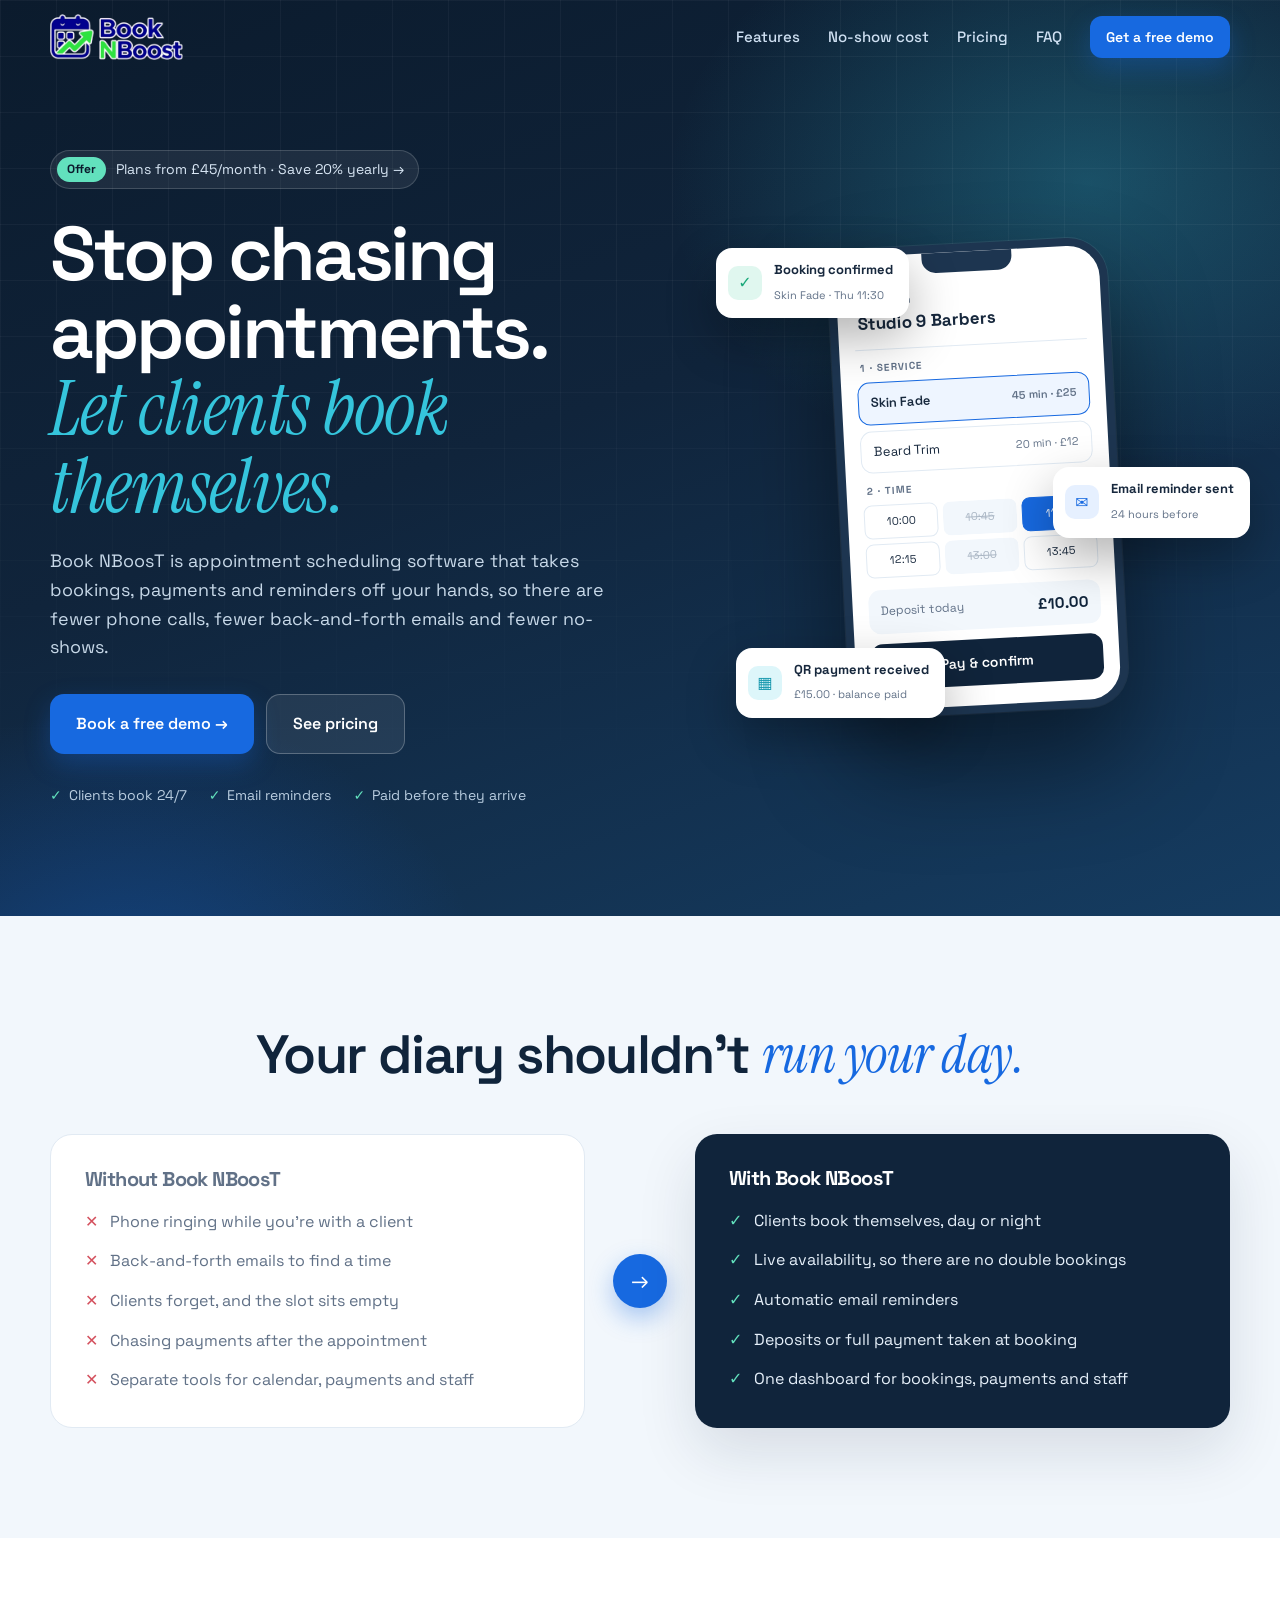
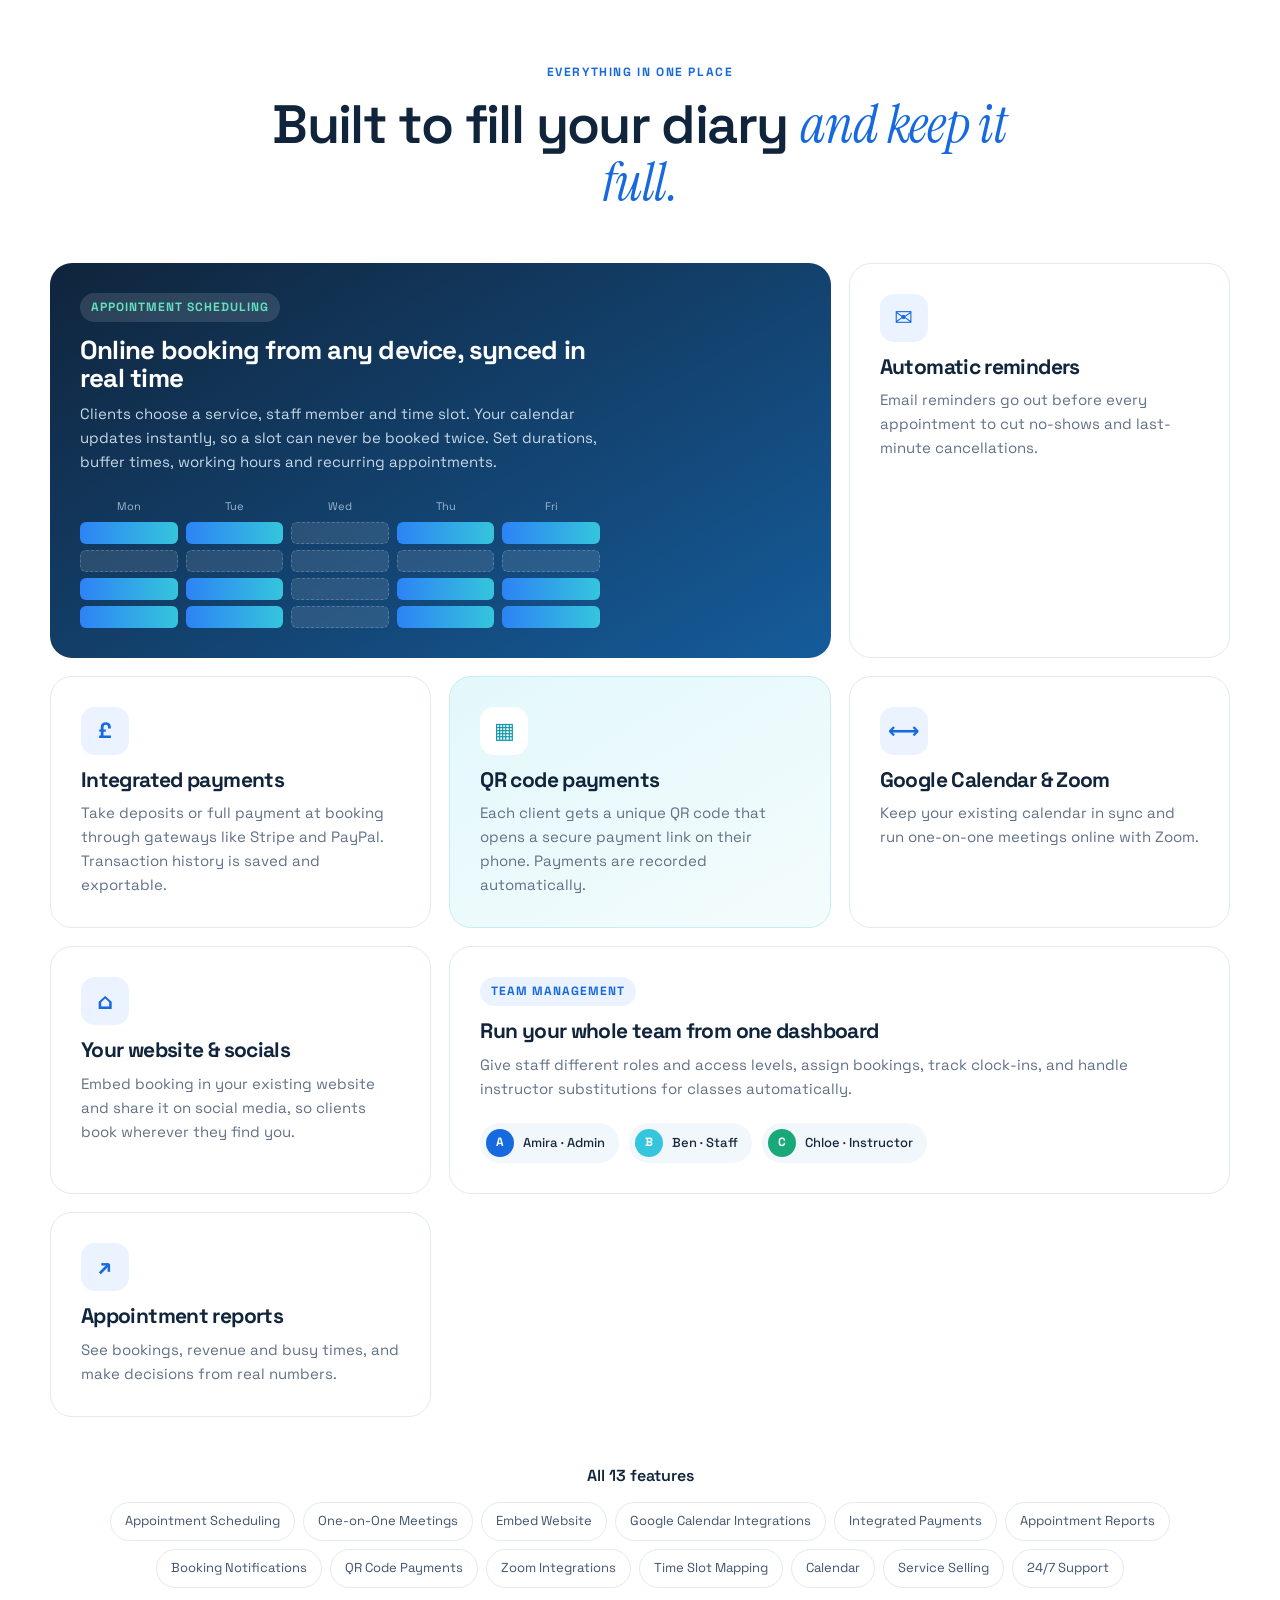
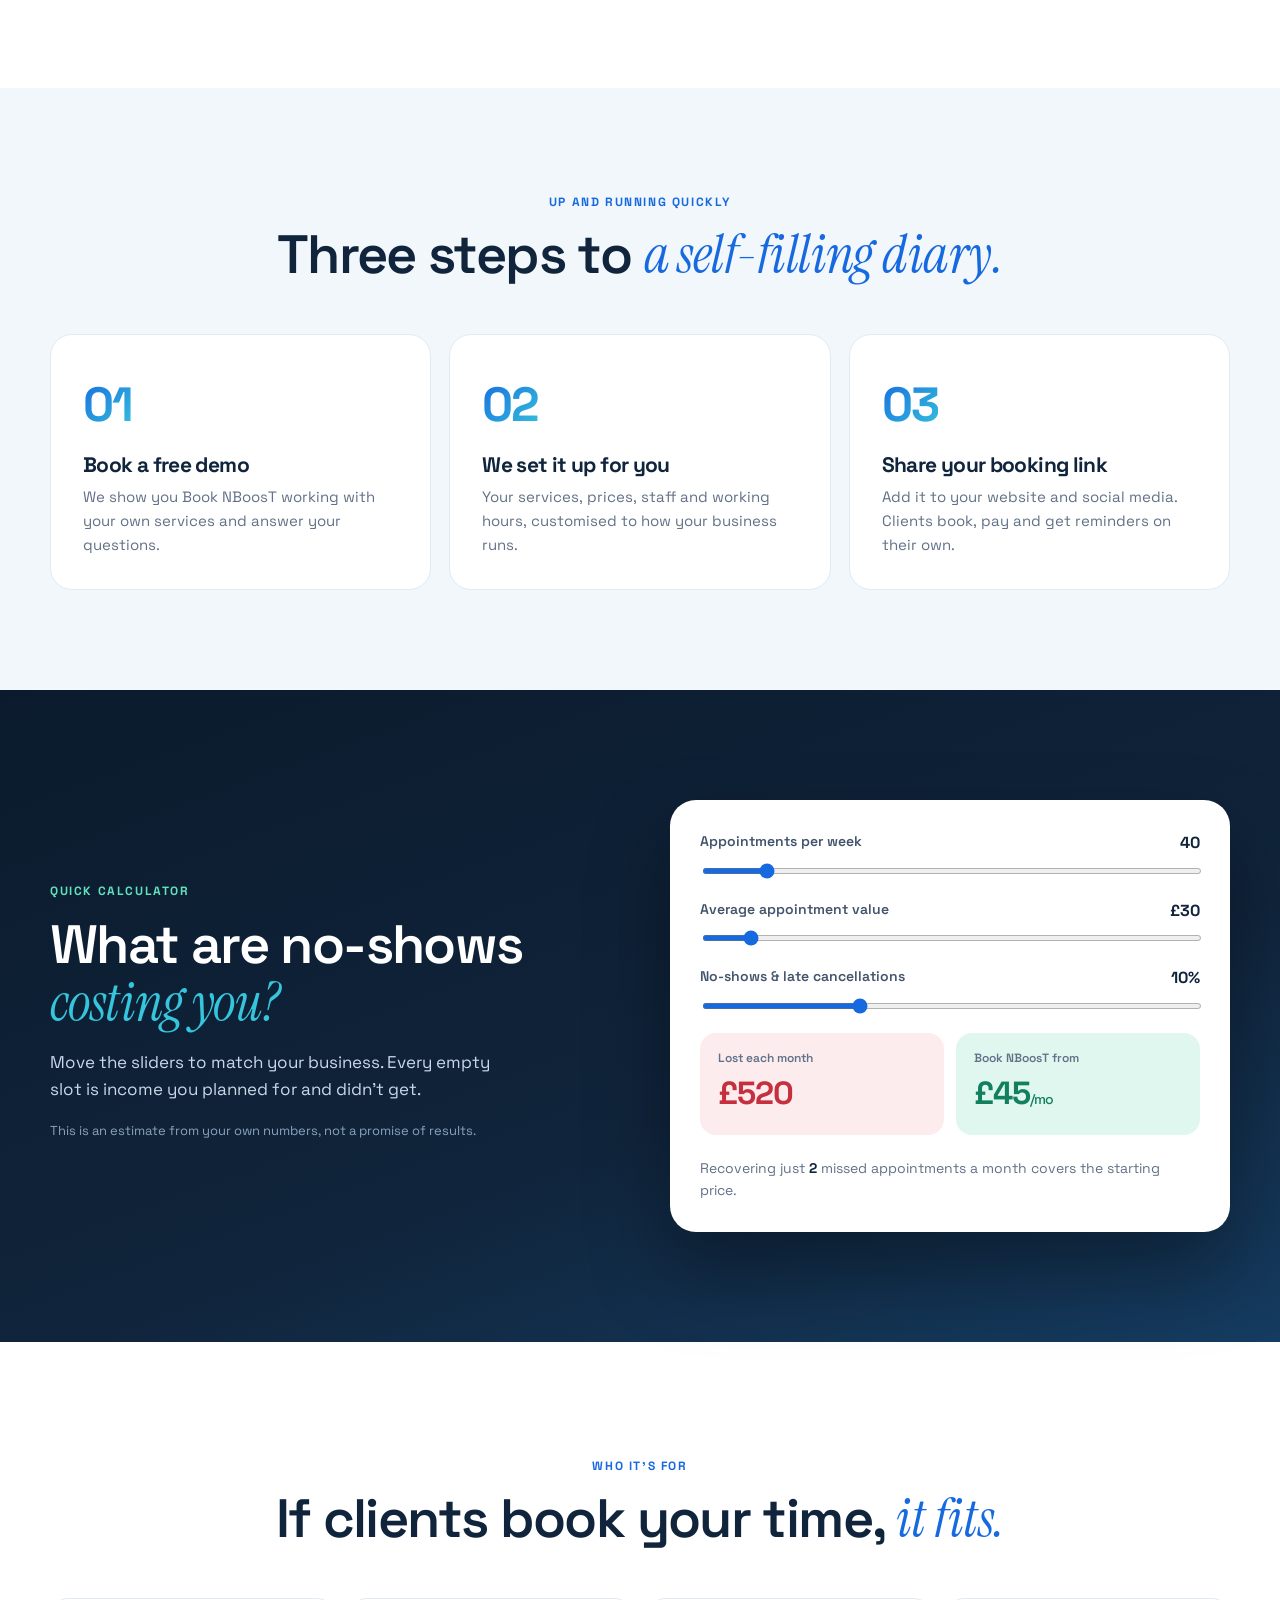
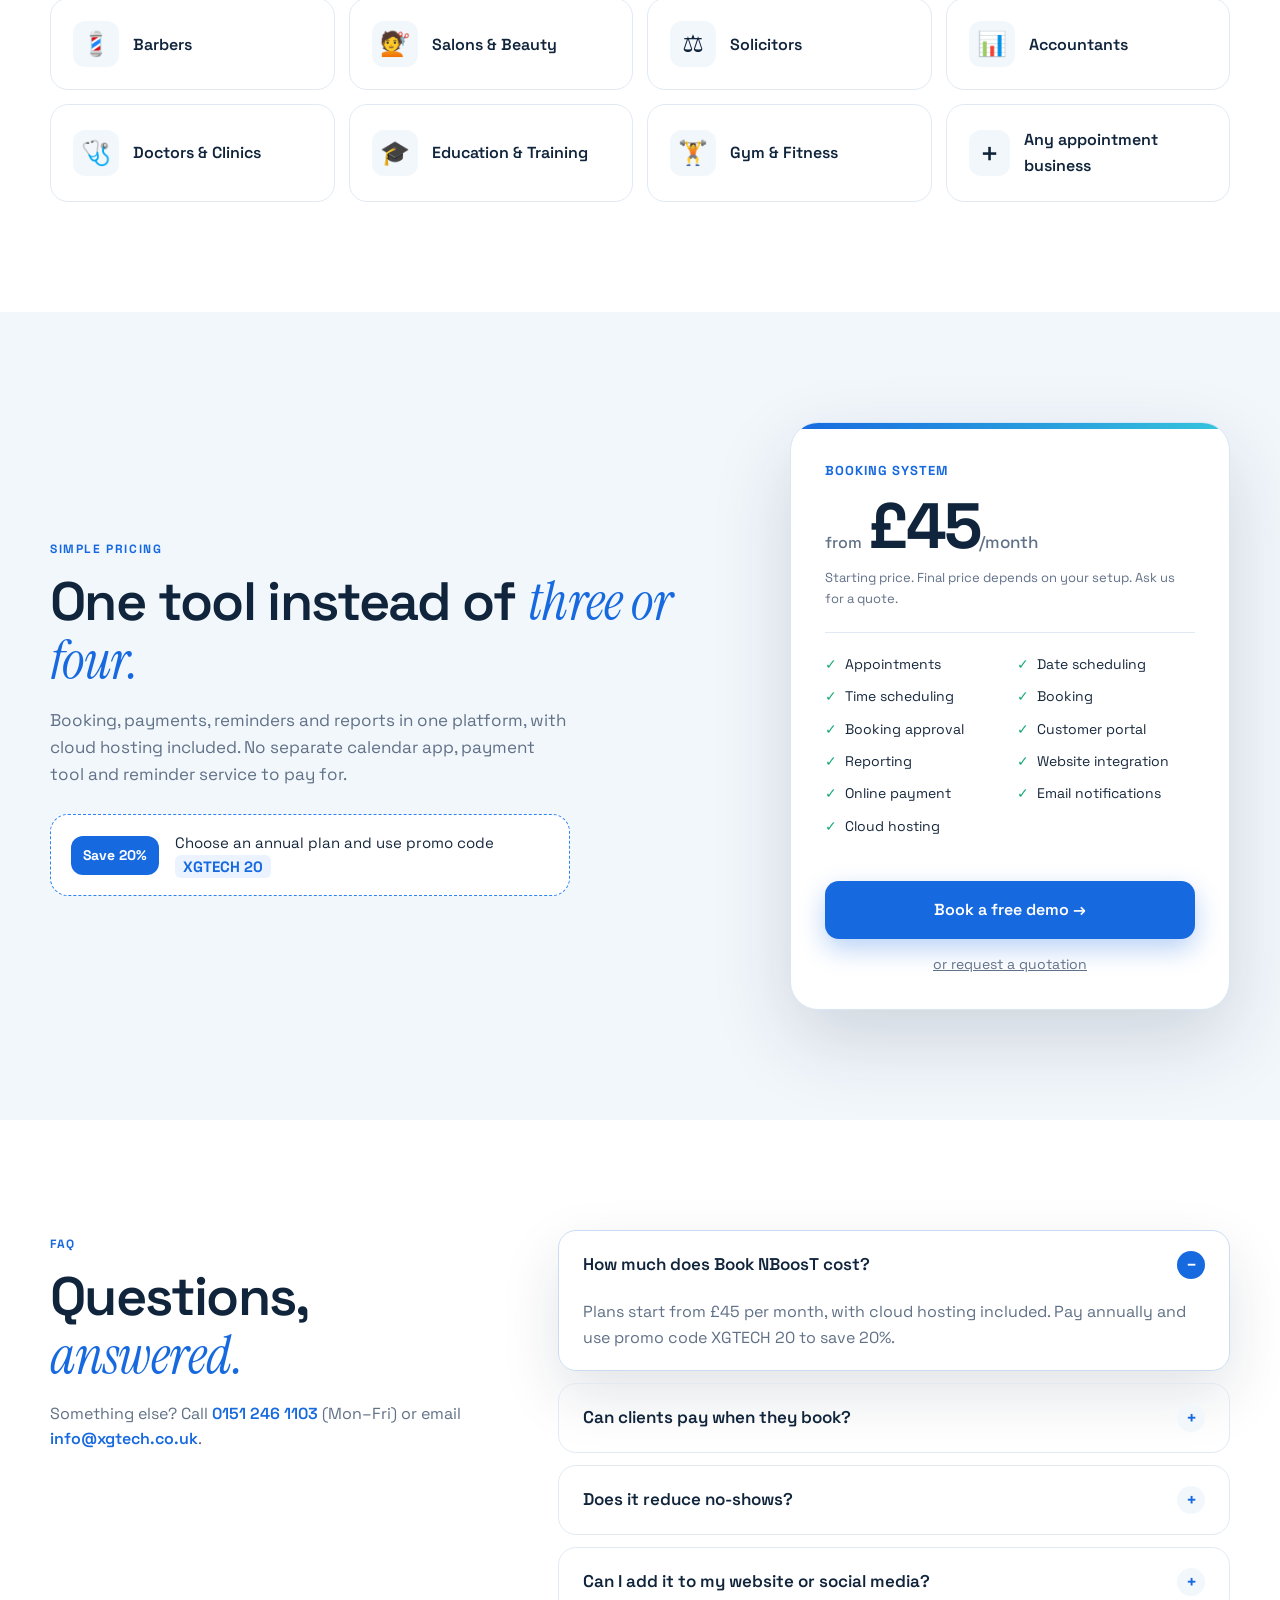
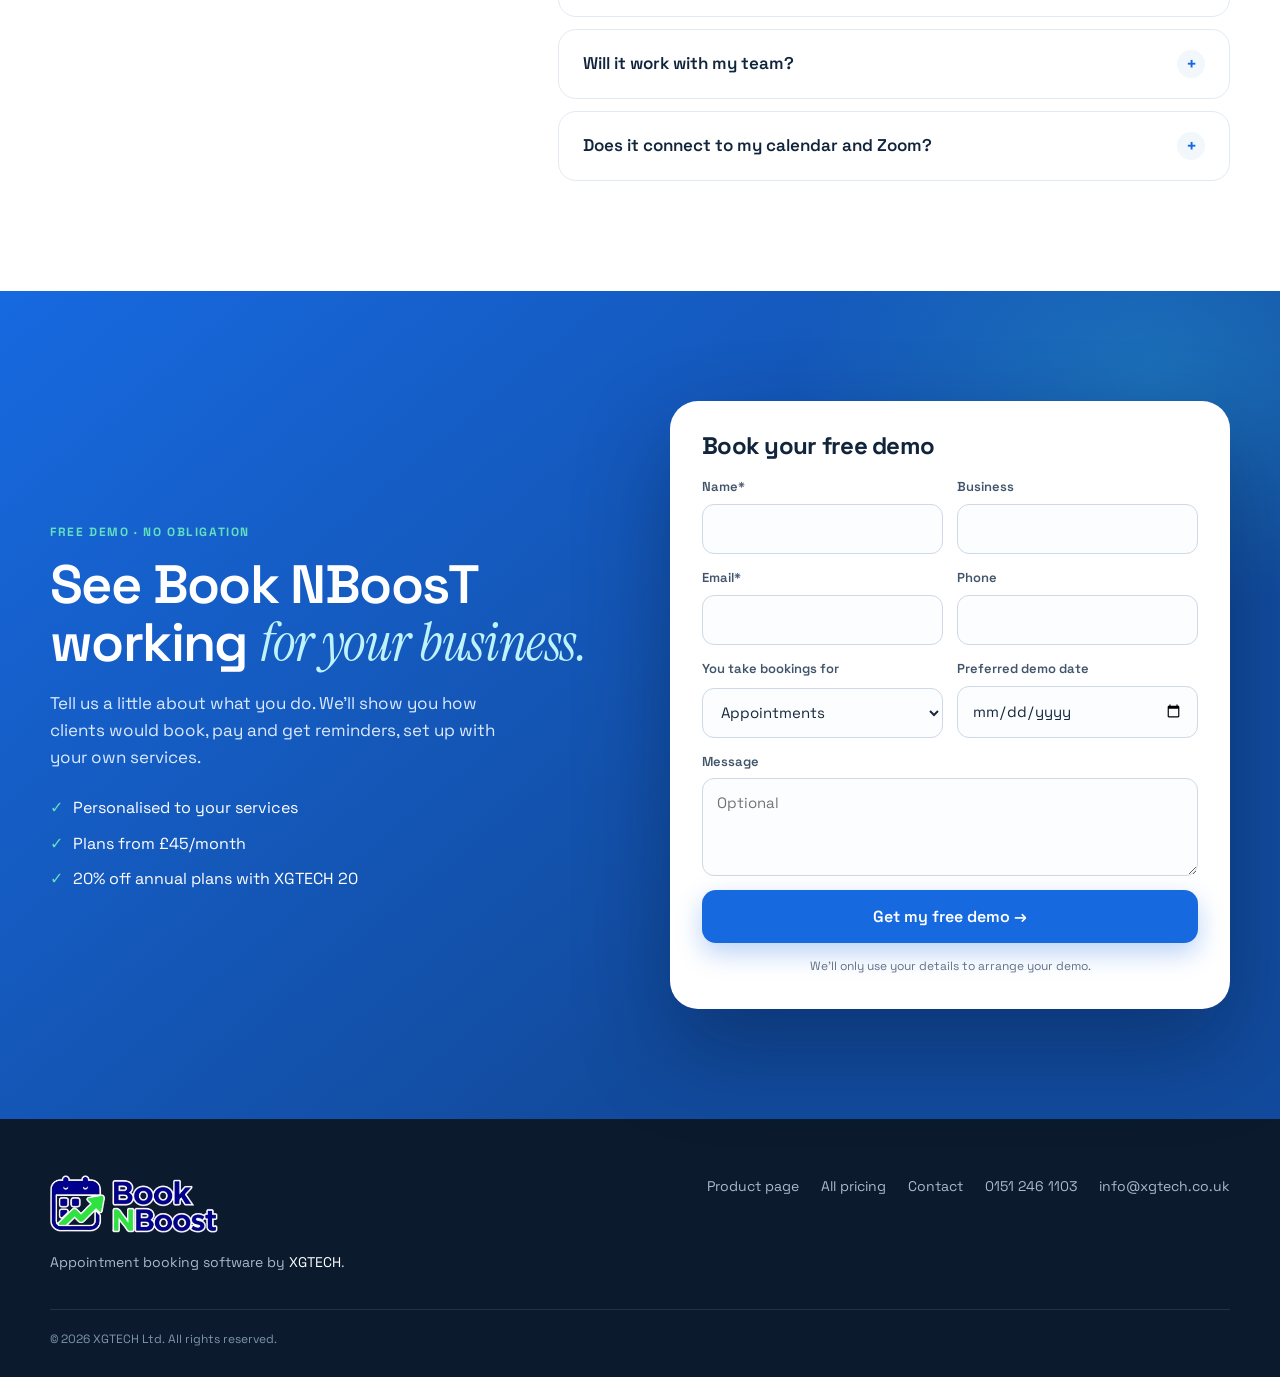
==== docs/book-nboost.html @ ae6e6326 "Use the Book NBoost logo on the sales page Adds the logo as a transparent PNG (background removed) i" ====
<!DOCTYPE html>
<html lang="en">
<head>
  <meta charset="UTF-8">
  <meta name="viewport" content="width=device-width, initial-scale=1.0">
  <title>Book NBoosT: Appointment Booking Software from £45/month | XGTECH</title>
  <meta name="description" content="Book NBoosT lets clients book, pay and get reminders online. Appointment scheduling, payments, QR codes, Google Calendar and Zoom from £45/month.">
  <meta property="og:title" content="Book NBoosT: let clients book themselves">
  <meta property="og:description" content="Online appointment booking, payments and reminders from £45/month. Book a free demo.">
  <link rel="preconnect" href="https://fonts.googleapis.com">
  <link rel="preconnect" href="https://fonts.gstatic.com" crossorigin>
  <link href="https://fonts.googleapis.com/css2?family=Instrument+Serif:ital@0;1&family=Space+Grotesk:wght@400;500;600;700&display=swap" rel="stylesheet">
  <link rel="stylesheet" href="assets/css/nboost.css">
  <link rel="icon" type="image/png" href="assets/img/book-nboost-icon.png">
  <meta property="og:image" content="https://shorifa1234.github.io/booking-system-xgtech/assets/img/book-nboost-logo.png">
</head>
<body>

<header class="nav" id="nav">
  <div class="wrap nav-in">
    <a class="brand" href="#top"><img src="assets/img/book-nboost-logo.png" alt="Book NBoost" width="324" height="112"></a>
    <nav class="nav-links" id="navLinks">
      <a href="#features">Features</a>
      <a href="#cost">No-show cost</a>
      <a href="#pricing">Pricing</a>
      <a href="#faq">FAQ</a>
      <a href="#contact" class="btn btn-sm">Get a free demo</a>
    </nav>
    <button class="burger" id="burger" aria-label="Open menu" aria-expanded="false"><span></span><span></span></button>
  </div>
</header>

<main id="top">

  <!-- HERO -->
  <section class="hero">
    <div class="wrap hero-in">
      <div class="hero-copy">
        <a class="price-chip" href="#pricing"><span>Offer</span> Plans from £45/month · Save 20% yearly →</a>
        <h1>Stop chasing appointments. <em>Let clients book themselves.</em></h1>
        <p class="sub">Book NBoosT is appointment scheduling software that takes bookings, payments and reminders off your hands, so there are fewer phone calls, fewer back-and-forth emails and fewer no-shows.</p>
        <div class="hero-btns">
          <a href="#contact" class="btn btn-lg">Book a free demo →</a>
          <a href="#pricing" class="btn btn-lg btn-glass">See pricing</a>
        </div>
        <ul class="hero-ticks">
          <li>Clients book 24/7</li><li>Email reminders</li><li>Paid before they arrive</li>
        </ul>
      </div>

      <div class="hero-visual" aria-hidden="true">
        <div class="phone">
          <div class="notch"></div>
          <div class="ph-head"><small>Book with</small><b>Studio 9 Barbers</b></div>
          <div class="ph-step">1 · Service</div>
          <div class="ph-svc on"><span>Skin Fade</span><span>45 min · £25</span></div>
          <div class="ph-svc"><span>Beard Trim</span><span>20 min · £12</span></div>
          <div class="ph-step">2 · Time</div>
          <div class="ph-slots"><i>10:00</i><i class="x">10:45</i><i class="on">11:30</i><i>12:15</i><i class="x">13:00</i><i>13:45</i></div>
          <div class="ph-pay"><span>Deposit today</span><b>£10.00</b></div>
          <div class="ph-btn">Pay & confirm</div>
        </div>
        <div class="float f1"><span class="ic ic-green">✓</span><div><b>Booking confirmed</b><small>Skin Fade · Thu 11:30</small></div></div>
        <div class="float f2"><span class="ic ic-blue">✉</span><div><b>Email reminder sent</b><small>24 hours before</small></div></div>
        <div class="float f3"><span class="ic ic-cyan">▦</span><div><b>QR payment received</b><small>£15.00 · balance paid</small></div></div>
      </div>
    </div>
  </section>

  <!-- PROBLEM / SOLUTION -->
  <section class="swap">
    <div class="wrap">
      <h2 class="center">Your diary shouldn’t <em>run your day.</em></h2>
      <div class="swap-grid">
        <div class="swap-col before">
          <h3>Without Book NBoosT</h3>
          <ul>
            <li>Phone ringing while you’re with a client</li>
            <li>Back-and-forth emails to find a time</li>
            <li>Clients forget, and the slot sits empty</li>
            <li>Chasing payments after the appointment</li>
            <li>Separate tools for calendar, payments and staff</li>
          </ul>
        </div>
        <div class="swap-arrow">→</div>
        <div class="swap-col after">
          <h3>With Book NBoosT</h3>
          <ul>
            <li>Clients book themselves, day or night</li>
            <li>Live availability, so there are no double bookings</li>
            <li>Automatic email reminders</li>
            <li>Deposits or full payment taken at booking</li>
            <li>One dashboard for bookings, payments and staff</li>
          </ul>
        </div>
      </div>
    </div>
  </section>

  <!-- FEATURES BENTO -->
  <section class="features" id="features">
    <div class="wrap">
      <div class="head">
        <span class="eyebrow">Everything in one place</span>
        <h2>Built to fill your diary <em>and keep it full.</em></h2>
      </div>

      <div class="bento">
        <article class="tile t-wide t-dark">
          <span class="t-tag">Appointment scheduling</span>
          <h3>Online booking from any device, synced in real time</h3>
          <p>Clients choose a service, staff member and time slot. Your calendar updates instantly, so a slot can never be booked twice. Set durations, buffer times, working hours and recurring appointments.</p>
          <div class="mini-cal">
                          <div class="mc-col"><small>Mon</small>
                                  <i class="busy"></i>
                                  <i class=""></i>
                                  <i class="busy"></i>
                                  <i class="busy"></i>
                              </div>
                          <div class="mc-col"><small>Tue</small>
                                  <i class="busy"></i>
                                  <i class=""></i>
                                  <i class="busy"></i>
                                  <i class="busy"></i>
                              </div>
                          <div class="mc-col"><small>Wed</small>
                                  <i class=""></i>
                                  <i class=""></i>
                                  <i class=""></i>
                                  <i class=""></i>
                              </div>
                          <div class="mc-col"><small>Thu</small>
                                  <i class="busy"></i>
                                  <i class=""></i>
                                  <i class="busy"></i>
                                  <i class="busy"></i>
                              </div>
                          <div class="mc-col"><small>Fri</small>
                                  <i class="busy"></i>
                                  <i class=""></i>
                                  <i class="busy"></i>
                                  <i class="busy"></i>
                              </div>
                      </div>
        </article>

        <article class="tile">
          <span class="ic-big">✉</span>
          <h3>Automatic reminders</h3>
          <p>Email reminders go out before every appointment to cut no-shows and last-minute cancellations.</p>
        </article>

        <article class="tile">
          <span class="ic-big">£</span>
          <h3>Integrated payments</h3>
          <p>Take deposits or full payment at booking through gateways like Stripe and PayPal. Transaction history is saved and exportable.</p>
        </article>

        <article class="tile t-cyan">
          <span class="ic-big">▦</span>
          <h3>QR code payments</h3>
          <p>Each client gets a unique QR code that opens a secure payment link on their phone. Payments are recorded automatically.</p>
        </article>

        <article class="tile">
          <span class="ic-big">⟷</span>
          <h3>Google Calendar & Zoom</h3>
          <p>Keep your existing calendar in sync and run one-on-one meetings online with Zoom.</p>
        </article>

        <article class="tile">
          <span class="ic-big">⌂</span>
          <h3>Your website & socials</h3>
          <p>Embed booking in your existing website and share it on social media, so clients book wherever they find you.</p>
        </article>

        <article class="tile t-wide">
          <span class="t-tag">Team management</span>
          <h3>Run your whole team from one dashboard</h3>
          <p>Give staff different roles and access levels, assign bookings, track clock-ins, and handle instructor substitutions for classes automatically.</p>
          <div class="team">
            <span><i style="--c:#1769e0">A</i>Amira · Admin</span>
            <span><i style="--c:#35c5dc">B</i>Ben · Staff</span>
            <span><i style="--c:#19a879">C</i>Chloe · Instructor</span>
          </div>
        </article>

        <article class="tile">
          <span class="ic-big">↗</span>
          <h3>Appointment reports</h3>
          <p>See bookings, revenue and busy times, and make decisions from real numbers.</p>
        </article>
      </div>

      <div class="all-feat">
        <p>All 13 features</p>
        <div class="chips">
                      <a href="https://xgtech.co.uk/booking_sys-f1.html" target="_blank" rel="noopener">Appointment Scheduling</a>
                      <a href="https://xgtech.co.uk/booking_sys-f2.html" target="_blank" rel="noopener">One-on-One Meetings</a>
                      <a href="https://xgtech.co.uk/booking_sys-f3.html" target="_blank" rel="noopener">Embed Website</a>
                      <a href="https://xgtech.co.uk/booking_sys-f4.html" target="_blank" rel="noopener">Google Calendar Integrations</a>
                      <a href="https://xgtech.co.uk/booking_sys-f5.html" target="_blank" rel="noopener">Integrated Payments</a>
                      <a href="https://xgtech.co.uk/booking_sys-f6.html" target="_blank" rel="noopener">Appointment Reports</a>
                      <a href="https://xgtech.co.uk/booking_sys-f7.html" target="_blank" rel="noopener">Booking Notifications</a>
                      <a href="https://xgtech.co.uk/booking_sys-f8.html" target="_blank" rel="noopener">QR Code Payments</a>
                      <a href="https://xgtech.co.uk/booking_sys-f9.html" target="_blank" rel="noopener">Zoom Integrations</a>
                      <a href="https://xgtech.co.uk/booking_sys-f10.html" target="_blank" rel="noopener">Time Slot Mapping</a>
                      <a href="https://xgtech.co.uk/booking_sys-f11.html" target="_blank" rel="noopener">Calendar</a>
                      <a href="https://xgtech.co.uk/booking_sys-f12.html" target="_blank" rel="noopener">Service Selling</a>
                      <a href="https://xgtech.co.uk/booking_sys-f13.html" target="_blank" rel="noopener">24/7 Support</a>
                  </div>
      </div>
    </div>
  </section>

  <!-- HOW IT WORKS -->
  <section class="how">
    <div class="wrap">
      <div class="head">
        <span class="eyebrow">Up and running quickly</span>
        <h2>Three steps to <em>a self-filling diary.</em></h2>
      </div>
      <ol class="how-steps">
        <li><b>01</b><h3>Book a free demo</h3><p>We show you Book NBoosT working with your own services and answer your questions.</p></li>
        <li><b>02</b><h3>We set it up for you</h3><p>Your services, prices, staff and working hours, customised to how your business runs.</p></li>
        <li><b>03</b><h3>Share your booking link</h3><p>Add it to your website and social media. Clients book, pay and get reminders on their own.</p></li>
      </ol>
    </div>
  </section>

  <!-- NO-SHOW CALCULATOR -->
  <section class="cost" id="cost">
    <div class="wrap cost-in">
      <div class="cost-copy">
        <span class="eyebrow eyebrow-light">Quick calculator</span>
        <h2>What are no-shows <em>costing you?</em></h2>
        <p>Move the sliders to match your business. Every empty slot is income you planned for and didn’t get.</p>
        <p class="fine">This is an estimate from your own numbers, not a promise of results.</p>
      </div>
      <div class="calc" id="calc">
        <label>Appointments per week <output id="o-apts">40</output>
          <input type="range" id="apts" min="5" max="300" step="5" value="40">
        </label>
        <label>Average appointment value <output id="o-val">£30</output>
          <input type="range" id="val" min="5" max="300" step="5" value="30">
        </label>
        <label>No-shows & late cancellations <output id="o-rate">10%</output>
          <input type="range" id="rate" min="1" max="30" step="1" value="10">
        </label>
        <div class="calc-out">
          <div><small>Lost each month</small><b id="loss">£520</b></div>
          <div><small>Book NBoosT from</small><b>£45<span>/mo</span></b></div>
        </div>
        <p class="calc-note" id="calc-note">Recovering just <b>2</b> missed appointments a month covers the starting price.</p>
      </div>
    </div>
  </section>

  <!-- SECTORS -->
  <section class="sectors">
    <div class="wrap">
      <div class="head">
        <span class="eyebrow">Who it’s for</span>
        <h2>If clients book your time, <em>it fits.</em></h2>
      </div>
      <div class="sector-grid">
                  <div class="sector"><span>💈</span>Barbers</div>
                  <div class="sector"><span>💇</span>Salons &amp; Beauty</div>
                  <div class="sector"><span>⚖️</span>Solicitors</div>
                  <div class="sector"><span>📊</span>Accountants</div>
                  <div class="sector"><span>🩺</span>Doctors &amp; Clinics</div>
                  <div class="sector"><span>🎓</span>Education &amp; Training</div>
                  <div class="sector"><span>🏋️</span>Gym &amp; Fitness</div>
                  <div class="sector"><span>＋</span>Any appointment business</div>
              </div>
    </div>
  </section>

  <!-- PRICING -->
  <section class="pricing" id="pricing">
    <div class="wrap pricing-in">
      <div class="price-copy">
        <span class="eyebrow">Simple pricing</span>
        <h2>One tool instead of <em>three or four.</em></h2>
        <p>Booking, payments, reminders and reports in one platform, with cloud hosting included. No separate calendar app, payment tool and reminder service to pay for.</p>
        <div class="promo">
          <span>Save 20%</span>
          <p>Choose an annual plan and use promo code <code>XGTECH 20</code></p>
        </div>
      </div>

      <div class="plan">
        <div class="plan-top">
          <small>Booking System</small>
          <div class="plan-price"><span class="from">from</span>£45<span class="per">/month</span></div>
          <p>Starting price. Final price depends on your setup. Ask us for a quote.</p>
        </div>
        <ul class="plan-list">
          <li>Appointments</li><li>Date scheduling</li><li>Time scheduling</li><li>Booking</li><li>Booking approval</li><li>Customer portal</li><li>Reporting</li><li>Website integration</li><li>Online payment</li><li>Email notifications</li><li>Cloud hosting</li>        </ul>
        <a href="#contact" class="btn btn-lg btn-block">Book a free demo →</a>
        <a href="https://xgtech.co.uk/contact.php" class="plan-link">or request a quotation</a>
      </div>
    </div>
  </section>

  <!-- FAQ -->
  <section class="faq" id="faq">
    <div class="wrap faq-in">
      <div class="head left">
        <span class="eyebrow">FAQ</span>
        <h2>Questions, <em>answered.</em></h2>
        <p>Something else? Call <a href="tel:01512461103">0151 246 1103</a> (Mon–Fri) or email <a href="mailto:info@xgtech.co.uk">info@xgtech.co.uk</a>.</p>
      </div>
      <div class="faq-list">
                  <details open><summary>How much does Book NBoosT cost?</summary><p>Plans start from £45 per month, with cloud hosting included. Pay annually and use promo code XGTECH 20 to save 20%.</p></details>
                  <details><summary>Can clients pay when they book?</summary><p>Yes. Take full payment or a deposit at booking through gateways such as Stripe and PayPal, or let clients pay at the appointment, including by QR code.</p></details>
                  <details><summary>Does it reduce no-shows?</summary><p>Clients get automatic email reminders before their appointment, so fewer people forget or cancel at the last minute.</p></details>
                  <details><summary>Can I add it to my website or social media?</summary><p>Yes. Book NBoosT can be embedded in your existing website and linked from your social media pages, so clients book wherever they find you.</p></details>
                  <details><summary>Will it work with my team?</summary><p>Yes. Give staff different roles and access levels, assign bookings to staff members, track clock-ins and handle class substitutions from one dashboard.</p></details>
                  <details><summary>Does it connect to my calendar and Zoom?</summary><p>Yes. Book NBoosT integrates with Google Calendar and Zoom, so online meetings and existing calendars stay in sync.</p></details>
              </div>
    </div>
  </section>

  <!-- FINAL CTA + FORM -->
  <section class="final" id="contact">
    <div class="wrap final-in">
      <div class="final-copy">
        <span class="eyebrow eyebrow-light">Free demo · No obligation</span>
        <h2>See Book NBoosT working <em>for your business.</em></h2>
        <p>Tell us a little about what you do. We’ll show you how clients would book, pay and get reminders, set up with your own services.</p>
        <ul class="final-ticks">
          <li>Personalised to your services</li>
          <li>Plans from £45/month</li>
          <li>20% off annual plans with XGTECH 20</li>
        </ul>
      </div>

      <form class="form" method="post" action="submit.php" novalidate data-static data-email="info@xgtech.co.uk">
        <h3>Book your free demo</h3>
                        <div class="alert ok" data-static-ok hidden></div>
        <div class="alert bad" data-static-bad hidden></div>

                <input type="hidden" name="source" value="book-nboost.php">
        <input type="text" name="website" class="hp" tabindex="-1" autocomplete="off" aria-hidden="true">

        <div class="row">
          <label>Name*
            <input type="text" name="name" value="" required>
                      </label>
          <label>Business
            <input type="text" name="business" value="">
          </label>
        </div>
        <div class="row">
          <label>Email*
            <input type="email" name="email" value="" required>
                      </label>
          <label>Phone
            <input type="tel" name="phone" value="">
                      </label>
        </div>
        <div class="row">
          <label>You take bookings for
            <select name="service">
                              <option value="Appointments">Appointments</option>
                              <option value="Classes &amp; Training">Classes &amp; Training</option>
                              <option value="Events">Events</option>
                              <option value="Rooms &amp; Resources">Rooms &amp; Resources</option>
                              <option value="Something else">Something else</option>
                          </select>
          </label>
          <label>Preferred demo date
            <input type="date" name="date" min="2026-11-26" value="">
                      </label>
        </div>
        <label>Message
          <textarea name="message" rows="3" placeholder="Optional"></textarea>
        </label>
        <button type="submit" class="btn btn-lg btn-block">Get my free demo →</button>
        <p class="form-fine">We’ll only use your details to arrange your demo.</p>
      </form>
    </div>
  </section>
</main>

<footer class="foot">
  <div class="wrap foot-in">
    <div>
      <a class="brand brand-foot" href="#top"><img src="assets/img/book-nboost-logo.png" alt="Book NBoost" width="324" height="112" loading="lazy"></a>
      <p>Appointment booking software by <a href="https://xgtech.co.uk/">XGTECH</a>.</p>
    </div>
    <div class="foot-links">
      <a href="https://xgtech.co.uk/booking_sys.html">Product page</a>
      <a href="https://xgtech.co.uk/pricing.html">All pricing</a>
      <a href="https://xgtech.co.uk/contact.php">Contact</a>
      <a href="tel:01512461103">0151 246 1103</a>
      <a href="mailto:info@xgtech.co.uk">info@xgtech.co.uk</a>
    </div>
  </div>
  <div class="wrap copy">© 2026 XGTECH Ltd. All rights reserved.</div>
</footer>

<!-- Sticky mobile CTA -->
<a href="#contact" class="sticky-cta" id="stickyCta">Book a free demo · from £45/mo →</a>

<script src="assets/js/nboost.js"></script>
<script src="assets/js/static-form.js"></script></body>
</html>
---- docs/assets/css/nboost.css ----
/* Book NBoosT sales page. Palette from booking,py */
:root{
  --navy:#10243b;--navy2:#173653;--deep:#0b1b2d;--blue:#1769e0;--blue2:#2d83f5;--cyan:#35c5dc;
  --ink:#17283d;--muted:#617187;--pale:#f2f7fc;--line:#e1eaf3;--green:#19a879;--mint:#62e1bd;
  --sans:"Space Grotesk",system-ui,-apple-system,"Segoe UI",Arial,sans-serif;
  --serif:"Instrument Serif",Georgia,serif;
  --r:22px;--shadow:0 24px 60px rgba(16,36,59,.12)
}
*{box-sizing:border-box}
html{scroll-behavior:smooth;overflow-x:clip}
body{margin:0;font-family:var(--sans);color:var(--ink);background:#fff;line-height:1.6;-webkit-font-smoothing:antialiased;overflow-x:clip}
[id]{scroll-margin-top:84px}
a{color:inherit;text-decoration:none}
img{max-width:100%}
.wrap{width:min(1180px,calc(100% - 40px));margin:auto}
h1,h2,h3{margin:0;letter-spacing:-.03em;line-height:1.08}
h2{font-size:clamp(32px,4.4vw,54px);font-weight:600;color:var(--navy)}
em{font-family:var(--serif);font-style:italic;font-weight:400;letter-spacing:-.01em;color:var(--blue)}
.center{text-align:center}
.eyebrow{display:inline-block;font-size:12px;font-weight:700;letter-spacing:1.6px;text-transform:uppercase;color:var(--blue);margin-bottom:14px}
.eyebrow-light{color:var(--mint)}
.head{text-align:center;max-width:760px;margin:0 auto 50px}
.head.left{text-align:left;margin:0}

/* Buttons */
.btn{display:inline-flex;align-items:center;justify-content:center;gap:8px;background:var(--blue);color:#fff;font-weight:600;border:0;border-radius:14px;padding:12px 20px;font-size:15px;font-family:inherit;cursor:pointer;box-shadow:0 10px 26px rgba(23,105,224,.3);transition:transform .15s,background .15s,box-shadow .15s}
.btn:hover{background:#0e56c3;transform:translateY(-2px);box-shadow:0 14px 30px rgba(23,105,224,.38)}
.btn-sm{padding:10px 16px;font-size:14px;border-radius:12px}
.btn-lg{padding:16px 26px;font-size:16px}
.btn-block{width:100%}
.btn-glass{background:rgba(255,255,255,.08);border:1px solid rgba(255,255,255,.25);box-shadow:none}
.btn-glass:hover{background:rgba(255,255,255,.16);box-shadow:none}

/* Nav */
.nav{position:fixed;inset:0 0 auto;z-index:60;transition:background .25s,box-shadow .25s}
.nav-in{height:74px;display:flex;align-items:center;justify-content:space-between;gap:20px}
.nav.solid{background:rgba(11,27,45,.92);backdrop-filter:blur(12px);box-shadow:0 8px 30px rgba(0,0,0,.18)}
.brand img{display:block;height:46px;width:auto}
.brand-foot img{height:58px}
.brand{display:inline-flex;align-items:center;gap:10px;font-size:20px;color:#fff;letter-spacing:-.5px}
.brand b{color:var(--cyan)}
.brand-mark{width:34px;height:34px;border-radius:10px;display:grid;place-items:center;font-weight:700;background:linear-gradient(135deg,var(--blue),var(--cyan));color:#fff;box-shadow:0 6px 16px rgba(53,197,220,.35)}
.nav-links{display:flex;align-items:center;gap:28px;font-size:15px;font-weight:500;color:#cfe0f2}
.nav-links a:not(.btn):hover{color:#fff}
.burger{display:none;background:none;border:0;width:40px;height:40px;cursor:pointer;flex-direction:column;justify-content:center;gap:6px;padding:8px}
.burger span{display:block;height:2px;background:#fff;border-radius:2px;transition:.2s}
.burger[aria-expanded="true"] span:first-child{transform:translateY(4px) rotate(45deg)}
.burger[aria-expanded="true"] span:last-child{transform:translateY(-4px) rotate(-45deg)}

/* Hero */
.hero{position:relative;overflow:hidden;color:#fff;padding:150px 0 110px;background:
  radial-gradient(700px 500px at 85% 20%,rgba(53,197,220,.28),transparent 60%),
  radial-gradient(600px 500px at 10% 110%,rgba(23,105,224,.35),transparent 60%),
  linear-gradient(160deg,#0b1b2d 0%,#10243b 45%,#153c61 100%)}
.hero:before{content:"";position:absolute;inset:0;background-image:linear-gradient(rgba(255,255,255,.04) 1px,transparent 1px),linear-gradient(90deg,rgba(255,255,255,.04) 1px,transparent 1px);background-size:56px 56px;mask-image:linear-gradient(to bottom,#000 30%,transparent 90%);pointer-events:none}
.hero-in{position:relative;display:grid;grid-template-columns:1.1fr .9fr;gap:60px;align-items:center}
.price-chip{display:inline-flex;align-items:center;gap:10px;padding:6px 14px 6px 6px;border-radius:999px;background:rgba(255,255,255,.07);border:1px solid rgba(255,255,255,.16);font-size:14px;color:#d8e6f4;transition:background .2s}
.price-chip:hover{background:rgba(255,255,255,.13)}
.price-chip span{background:var(--mint);color:var(--deep);font-weight:700;font-size:12px;padding:3px 10px;border-radius:999px}
h1{font-size:clamp(42px,6vw,76px);font-weight:600;letter-spacing:-.045em;line-height:1.02;margin:26px 0 22px}
h1 em{color:var(--cyan);display:block}
.sub{font-size:clamp(17px,1.4vw,19px);color:#c7d8e8;max-width:560px;margin:0 0 32px}
.hero-btns{display:flex;gap:12px;flex-wrap:wrap}
.hero-ticks{list-style:none;padding:0;margin:30px 0 0;display:flex;gap:22px;flex-wrap:wrap;font-size:14px;color:#b9cde0}
.hero-ticks li:before{content:"✓";color:var(--mint);font-weight:700;margin-right:7px}

.hero-visual{position:relative;display:flex;justify-content:center;min-height:540px;align-items:center}
.phone{width:280px;background:#fff;color:var(--ink);border-radius:40px;padding:16px 16px 20px;border:8px solid #1d3550;box-shadow:0 50px 100px rgba(0,0,0,.45),0 0 0 1px rgba(255,255,255,.08);position:relative;transform:rotate(-3deg)}
.notch{width:90px;height:20px;background:#1d3550;border-radius:0 0 14px 14px;margin:-16px auto 12px}
.ph-head{padding:4px 4px 12px;border-bottom:1px solid var(--line);margin-bottom:10px}
.ph-head small{display:block;font-size:11px;color:var(--muted)}
.ph-head b{font-size:17px}
.ph-step{font-size:10px;font-weight:700;letter-spacing:1px;text-transform:uppercase;color:var(--muted);margin:10px 4px 6px}
.ph-svc{display:flex;justify-content:space-between;font-size:13px;padding:10px 12px;border:1px solid var(--line);border-radius:12px;margin-bottom:6px}
.ph-svc span:last-child{color:var(--muted);font-size:11px;align-self:center}
.ph-svc.on{border-color:var(--blue);background:#eef5ff;font-weight:600}
.ph-slots{display:grid;grid-template-columns:repeat(3,1fr);gap:5px}
.ph-slots i{font-style:normal;font-size:11px;text-align:center;padding:7px 0;border-radius:8px;border:1px solid var(--line)}
.ph-slots i.x{background:var(--pale);color:#aab6c4;text-decoration:line-through;border-color:transparent}
.ph-slots i.on{background:var(--blue);color:#fff;border-color:var(--blue)}
.ph-pay{display:flex;justify-content:space-between;align-items:center;background:var(--pale);border-radius:12px;padding:10px 12px;margin-top:12px;font-size:12px;color:var(--muted)}
.ph-pay b{color:var(--navy);font-size:15px}
.ph-btn{margin-top:10px;background:var(--navy);color:#fff;text-align:center;border-radius:12px;padding:12px;font-weight:600;font-size:14px}
.float{position:absolute;display:flex;align-items:center;gap:12px;background:#fff;color:var(--ink);padding:12px 16px 12px 12px;border-radius:16px;box-shadow:0 20px 50px rgba(0,0,0,.3);animation:bob 5s ease-in-out infinite}
.float b{display:block;font-size:13px}
.float small{font-size:11px;color:var(--muted)}
.ic{width:34px;height:34px;border-radius:10px;display:grid;place-items:center;font-weight:700;flex-shrink:0}
.ic-green{background:#e0f7ef;color:var(--green)}
.ic-blue{background:#e6f0ff;color:var(--blue)}
.ic-cyan{background:#ddf6fa;color:#1597ad}
.f1{top:40px;left:-10px}
.f2{top:48%;right:-20px;animation-delay:-1.6s}
.f3{bottom:30px;left:10px;animation-delay:-3.2s}
@keyframes bob{50%{transform:translateY(-10px)}}

/* Before / after */
.swap{padding:110px 0;background:var(--pale)}
.swap-grid{display:grid;grid-template-columns:1fr auto 1fr;gap:28px;align-items:stretch;margin-top:50px}
.swap-col{border-radius:var(--r);padding:34px}
.swap-col h3{font-size:20px;margin-bottom:18px}
.swap-col ul{list-style:none;margin:0;padding:0;display:grid;gap:14px}
.swap-col li{display:flex;gap:12px;font-size:16px}
.before{background:#fff;border:1px solid var(--line);color:var(--muted)}
.before h3{color:var(--muted)}
.before li:before{content:"✕";color:#d4515e;font-weight:700}
.after{background:var(--navy);color:#e6f0fa;box-shadow:var(--shadow)}
.after h3{color:#fff}
.after li:before{content:"✓";color:var(--mint);font-weight:700}
.swap-arrow{align-self:center;width:54px;height:54px;border-radius:50%;background:var(--blue);color:#fff;display:grid;place-items:center;font-size:22px;box-shadow:0 10px 24px rgba(23,105,224,.35)}

/* Features bento */
.features{padding:120px 0 100px}
.bento{display:grid;grid-template-columns:repeat(3,1fr);gap:18px}
.tile{background:#fff;border:1px solid var(--line);border-radius:var(--r);padding:30px;transition:transform .2s,box-shadow .2s,border-color .2s}
.tile:hover{transform:translateY(-4px);box-shadow:var(--shadow);border-color:#c9dcf4}
.tile h3{font-size:21px;color:var(--navy);margin:14px 0 10px}
.tile p{margin:0;color:var(--muted);font-size:15px}
.t-wide{grid-column:span 2}
.t-dark{background:linear-gradient(150deg,var(--navy),#155c9b);border:0;color:#fff}
.t-dark h3{color:#fff;font-size:26px;max-width:520px}
.t-dark p{color:#c7d8e8;max-width:560px}
.t-cyan{background:linear-gradient(150deg,#e3f8fb,#f4fcfd);border-color:#c5edf3}
.t-tag{display:inline-block;font-size:12px;font-weight:700;letter-spacing:1px;text-transform:uppercase;padding:5px 11px;border-radius:999px;background:#eaf3ff;color:var(--blue)}
.t-dark .t-tag{background:rgba(255,255,255,.12);color:var(--mint)}
.ic-big{width:48px;height:48px;border-radius:14px;display:grid;place-items:center;background:#eaf3ff;color:var(--blue);font-size:22px;font-weight:700}
.t-cyan .ic-big{background:#fff;color:#1597ad}
.mini-cal{display:grid;grid-template-columns:repeat(5,1fr);gap:8px;margin-top:24px;max-width:520px}
.mc-col{display:grid;gap:6px}
.mc-col small{font-size:11px;color:#9fb6cf;text-align:center}
.mc-col i{height:22px;border-radius:6px;background:rgba(255,255,255,.1);border:1px dashed rgba(255,255,255,.2)}
.mc-col i.busy{background:linear-gradient(90deg,var(--blue2),var(--cyan));border:0}
.team{display:flex;gap:10px;flex-wrap:wrap;margin-top:22px}
.team span{display:inline-flex;align-items:center;gap:9px;background:var(--pale);border-radius:999px;padding:6px 14px 6px 6px;font-size:13px;font-weight:500}
.team i{width:28px;height:28px;border-radius:50%;background:var(--c);color:#fff;font-style:normal;display:grid;place-items:center;font-size:12px;font-weight:700}
.all-feat{margin-top:46px;text-align:center}
.all-feat p{font-weight:600;color:var(--navy);margin:0 0 14px}
.chips{display:flex;flex-wrap:wrap;gap:8px;justify-content:center}
.chips a{font-size:13px;padding:8px 14px;border-radius:999px;border:1px solid var(--line);color:#40546b;transition:.15s}
.chips a:hover{border-color:var(--blue);color:var(--blue);background:#f5f9ff}

/* How */
.how{padding:100px 0;background:var(--pale)}
.how-steps{list-style:none;padding:0;margin:0;display:grid;grid-template-columns:repeat(3,1fr);gap:18px;counter-reset:s}
.how-steps li{background:#fff;border-radius:var(--r);padding:32px;border:1px solid var(--line);position:relative}
.how-steps b{font-size:48px;font-weight:700;letter-spacing:-2px;background:linear-gradient(135deg,var(--blue),var(--cyan));-webkit-background-clip:text;background-clip:text;color:transparent}
.how-steps h3{font-size:21px;color:var(--navy);margin:10px 0 8px}
.how-steps p{margin:0;color:var(--muted);font-size:15px}

/* Calculator */
.cost{padding:110px 0;background:linear-gradient(160deg,var(--deep),var(--navy) 60%,#153c61);color:#fff}
.cost-in{display:grid;grid-template-columns:1fr 1fr;gap:60px;align-items:center}
.cost h2{color:#fff}
.cost h2 em{color:var(--cyan)}
.cost-copy p{color:#c7d8e8;font-size:17px;max-width:460px}
.cost-copy .fine{font-size:13px;color:#8aa3bd}
.calc{background:#fff;color:var(--ink);border-radius:26px;padding:30px;box-shadow:0 40px 80px rgba(0,0,0,.35);display:grid;gap:22px}
.calc label{display:grid;gap:10px;font-size:14px;font-weight:600;color:#40546b;grid-template-columns:1fr auto}
.calc output{font-weight:700;color:var(--navy);font-size:16px}
.calc input[type=range]{grid-column:1/-1;width:100%;accent-color:var(--blue);height:6px}
.calc-out{display:grid;grid-template-columns:1fr 1fr;gap:12px}
.calc-out div{border-radius:16px;padding:16px 18px;background:#fdecee}
.calc-out div:last-child{background:#e0f7ef}
.calc-out small{display:block;font-size:12px;color:var(--muted);font-weight:600}
.calc-out b{font-size:32px;letter-spacing:-1px;color:#c62f3d}
.calc-out div:last-child b{color:#12805e}
.calc-out b span{font-size:14px;font-weight:500}
.calc-note{margin:0;font-size:14px;color:var(--muted)}
.calc-note b{color:var(--navy)}

/* Sectors */
.sectors{padding:110px 0}
.sector-grid{display:grid;grid-template-columns:repeat(4,1fr);gap:14px}
.sector{border:1px solid var(--line);border-radius:18px;padding:22px;display:flex;align-items:center;gap:14px;font-weight:600;color:var(--navy);transition:.2s}
.sector:hover{border-color:var(--blue);background:#f7fbff}
.sector span{font-size:24px;width:46px;height:46px;border-radius:12px;background:var(--pale);display:grid;place-items:center}

/* Pricing */
.pricing{padding:110px 0;background:var(--pale)}
.pricing-in{display:grid;grid-template-columns:1fr 440px;gap:70px;align-items:center}
.price-copy p{color:var(--muted);font-size:17px;max-width:520px}
.promo{display:flex;align-items:center;gap:16px;background:#fff;border:1px dashed var(--blue2);border-radius:18px;padding:16px 20px;margin-top:26px;max-width:520px}
.promo span{flex-shrink:0;background:var(--blue);color:#fff;font-weight:700;padding:8px 12px;border-radius:12px;font-size:14px}
.promo p{margin:0;font-size:15px;color:var(--ink)}
.promo code{font-family:inherit;font-weight:700;background:#eaf3ff;color:var(--blue);padding:2px 8px;border-radius:6px;white-space:nowrap}
.plan{background:#fff;border-radius:28px;padding:34px;box-shadow:0 30px 80px rgba(16,36,59,.16);border:1px solid #d8e6f5;position:relative;overflow:hidden}
.plan:before{content:"";position:absolute;inset:0 0 auto;height:6px;background:linear-gradient(90deg,var(--blue),var(--cyan))}
.plan-top small{font-weight:700;font-size:13px;letter-spacing:1px;text-transform:uppercase;color:var(--blue)}
.plan-price{font-size:64px;font-weight:700;letter-spacing:-3px;color:var(--navy);line-height:1;margin:12px 0 10px}
.plan-price .from{font-size:16px;letter-spacing:0;font-weight:500;color:var(--muted);margin-right:6px}
.plan-price .per{font-size:17px;letter-spacing:0;font-weight:500;color:var(--muted)}
.plan-top p{font-size:13px;color:var(--muted);margin:0 0 22px}
.plan-list{list-style:none;padding:20px 0;margin:0 0 24px;border-top:1px solid var(--line);display:grid;grid-template-columns:1fr 1fr;gap:10px 14px;font-size:14px}
.plan-list li:before{content:"✓";color:var(--green);font-weight:700;margin-right:8px}
.plan-link{display:block;text-align:center;margin-top:14px;font-size:14px;color:var(--muted);text-decoration:underline}
.plan-link:hover{color:var(--blue)}

/* FAQ */
.faq{padding:110px 0}
.faq-in{display:grid;grid-template-columns:.8fr 1.2fr;gap:60px;align-items:start}
.faq .head p{color:var(--muted)}
.faq .head a{color:var(--blue);font-weight:600}
.faq-list{display:grid;gap:12px}
.faq-list details{border:1px solid var(--line);border-radius:18px;padding:0 24px;transition:.2s}
.faq-list details[open]{border-color:#c9dcf4;box-shadow:var(--shadow)}
.faq-list summary{cursor:pointer;list-style:none;padding:20px 0;font-weight:600;font-size:17px;color:var(--navy);display:flex;justify-content:space-between;gap:16px}
.faq-list summary::-webkit-details-marker{display:none}
.faq-list summary:after{content:"+";flex-shrink:0;width:28px;height:28px;border-radius:50%;background:var(--pale);color:var(--blue);display:grid;place-items:center;font-size:18px;line-height:1}
.faq-list details[open] summary:after{content:"−";background:var(--blue);color:#fff}
.faq-list p{margin:0 0 20px;color:var(--muted)}

/* Final CTA */
.final{padding:110px 0;background:radial-gradient(600px 400px at 90% 10%,rgba(53,197,220,.25),transparent 60%),linear-gradient(140deg,#1769e0,#124b9d 70%);color:#fff}
.final-in{display:grid;grid-template-columns:1fr 1fr;gap:60px;align-items:center}
.final h2{color:#fff}
.final h2 em{color:#bff3fa}
.final-copy p{color:#dceaff;font-size:17px;max-width:480px}
.final-ticks{list-style:none;padding:0;margin:24px 0 0;display:grid;gap:10px}
.final-ticks li:before{content:"✓";color:var(--mint);font-weight:700;margin-right:10px}
.form{background:#fff;color:var(--ink);border-radius:28px;padding:32px;box-shadow:0 40px 90px rgba(5,25,60,.4);display:grid;gap:14px}
.form h3{font-size:24px;color:var(--navy);margin-bottom:4px}
.form label{display:grid;gap:6px;font-size:13px;font-weight:600;color:#40546b}
.form input,.form select,.form textarea{width:100%;font:inherit;font-size:15px;font-weight:400;color:var(--ink);padding:12px 14px;border:1px solid #cdd9e6;border-radius:12px;background:#fbfdff;transition:.15s}
.form input:focus,.form select:focus,.form textarea:focus{outline:0;border-color:var(--blue);box-shadow:0 0 0 4px rgba(23,105,224,.14);background:#fff}
.form textarea{resize:vertical}
.row{display:grid;grid-template-columns:1fr 1fr;gap:14px}
.err{color:#c62f3d;font-weight:500;font-size:12px}
.alert{border-radius:12px;padding:12px 14px;font-size:14px;font-weight:500}
.alert.ok{background:#e0f7ef;color:#12805e}
.alert.bad{background:#fdecee;color:#c62f3d}
.hp{position:absolute;left:-9999px;width:1px;height:1px;opacity:0}
.form-fine{margin:0;text-align:center;font-size:12px;color:var(--muted)}

/* Footer */
.foot{background:var(--deep);color:#a9b9ca;padding:56px 0 28px;font-size:14px}
.foot-in{display:flex;justify-content:space-between;gap:30px;flex-wrap:wrap;align-items:start}
.foot p{margin:12px 0 0}
.foot p a{color:#fff}
.foot-links{display:flex;gap:22px;flex-wrap:wrap}
.foot-links a:hover{color:#fff}
.copy{border-top:1px solid rgba(255,255,255,.1);margin-top:36px;padding-top:20px;font-size:12px;color:#7f94aa}

/* Sticky mobile CTA */
.sticky-cta{display:none}

/* Reveal */
.rv{opacity:0;transform:translateY(24px);transition:opacity .6s ease,transform .6s ease}
.rv.in{opacity:1;transform:none}

/* Responsive */
@media(max-width:1020px){
  .hero-in,.cost-in,.final-in,.pricing-in,.faq-in{grid-template-columns:1fr;gap:50px}
  .hero{padding-top:130px}
  .hero-visual{min-height:520px}
  .bento{grid-template-columns:1fr 1fr}
  .sector-grid{grid-template-columns:repeat(2,1fr)}
  .pricing-in .plan{max-width:520px}
}
@media(max-width:760px){
  .nav-links{display:none;position:absolute;top:74px;left:0;right:0;background:rgba(11,27,45,.98);flex-direction:column;align-items:stretch;padding:20px;gap:18px}
  .nav-links.open{display:flex}
  .nav{background:rgba(11,27,45,.92);backdrop-filter:blur(12px)}
  .burger{display:flex}
  .swap-grid{grid-template-columns:1fr}
  .swap-arrow{transform:rotate(90deg);justify-self:center}
  .bento,.how-steps{grid-template-columns:1fr}
  .t-wide{grid-column:auto}
  .row,.plan-list{grid-template-columns:1fr}
  .f1{left:0}.f2{right:0}.f3{left:0}
  .phone{transform:none}
  .sticky-cta{display:block;position:fixed;left:12px;right:12px;bottom:12px;z-index:55;background:var(--blue);color:#fff;text-align:center;font-weight:600;padding:15px;border-radius:16px;box-shadow:0 14px 34px rgba(23,105,224,.45);transform:translateY(120%);transition:transform .3s}
  .sticky-cta.show{transform:none}
  .foot{padding-bottom:90px}
}
@media(max-width:420px){
  .sector-grid{grid-template-columns:1fr}
  .float{padding:10px 12px 10px 10px}
  .float b{font-size:12px}
  .hero-visual{min-height:500px}
  .phone{width:250px}
  .calc-out b{font-size:26px}
  .plan-price{font-size:52px}
}
@media (prefers-reduced-motion:reduce){
  *{animation:none!important;transition:none!important}
  .rv{opacity:1;transform:none}
  html{scroll-behavior:auto}
}
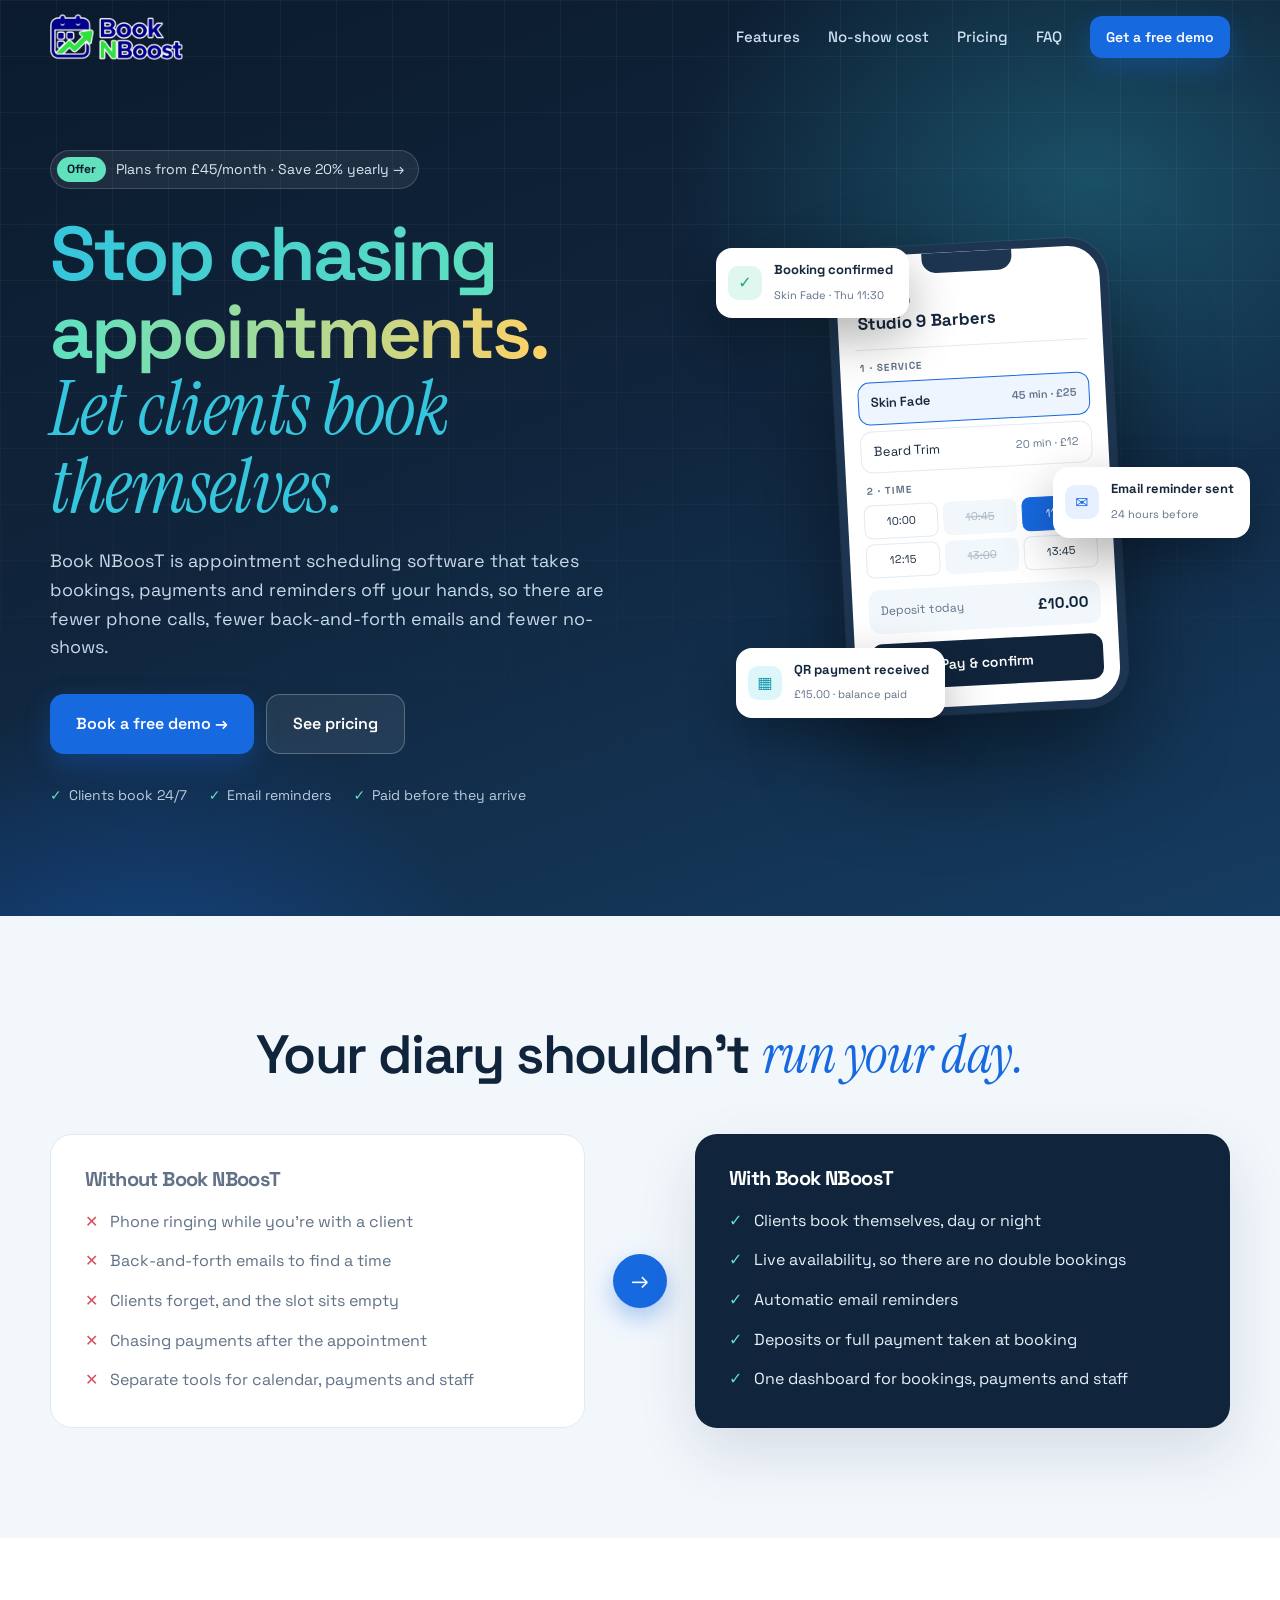
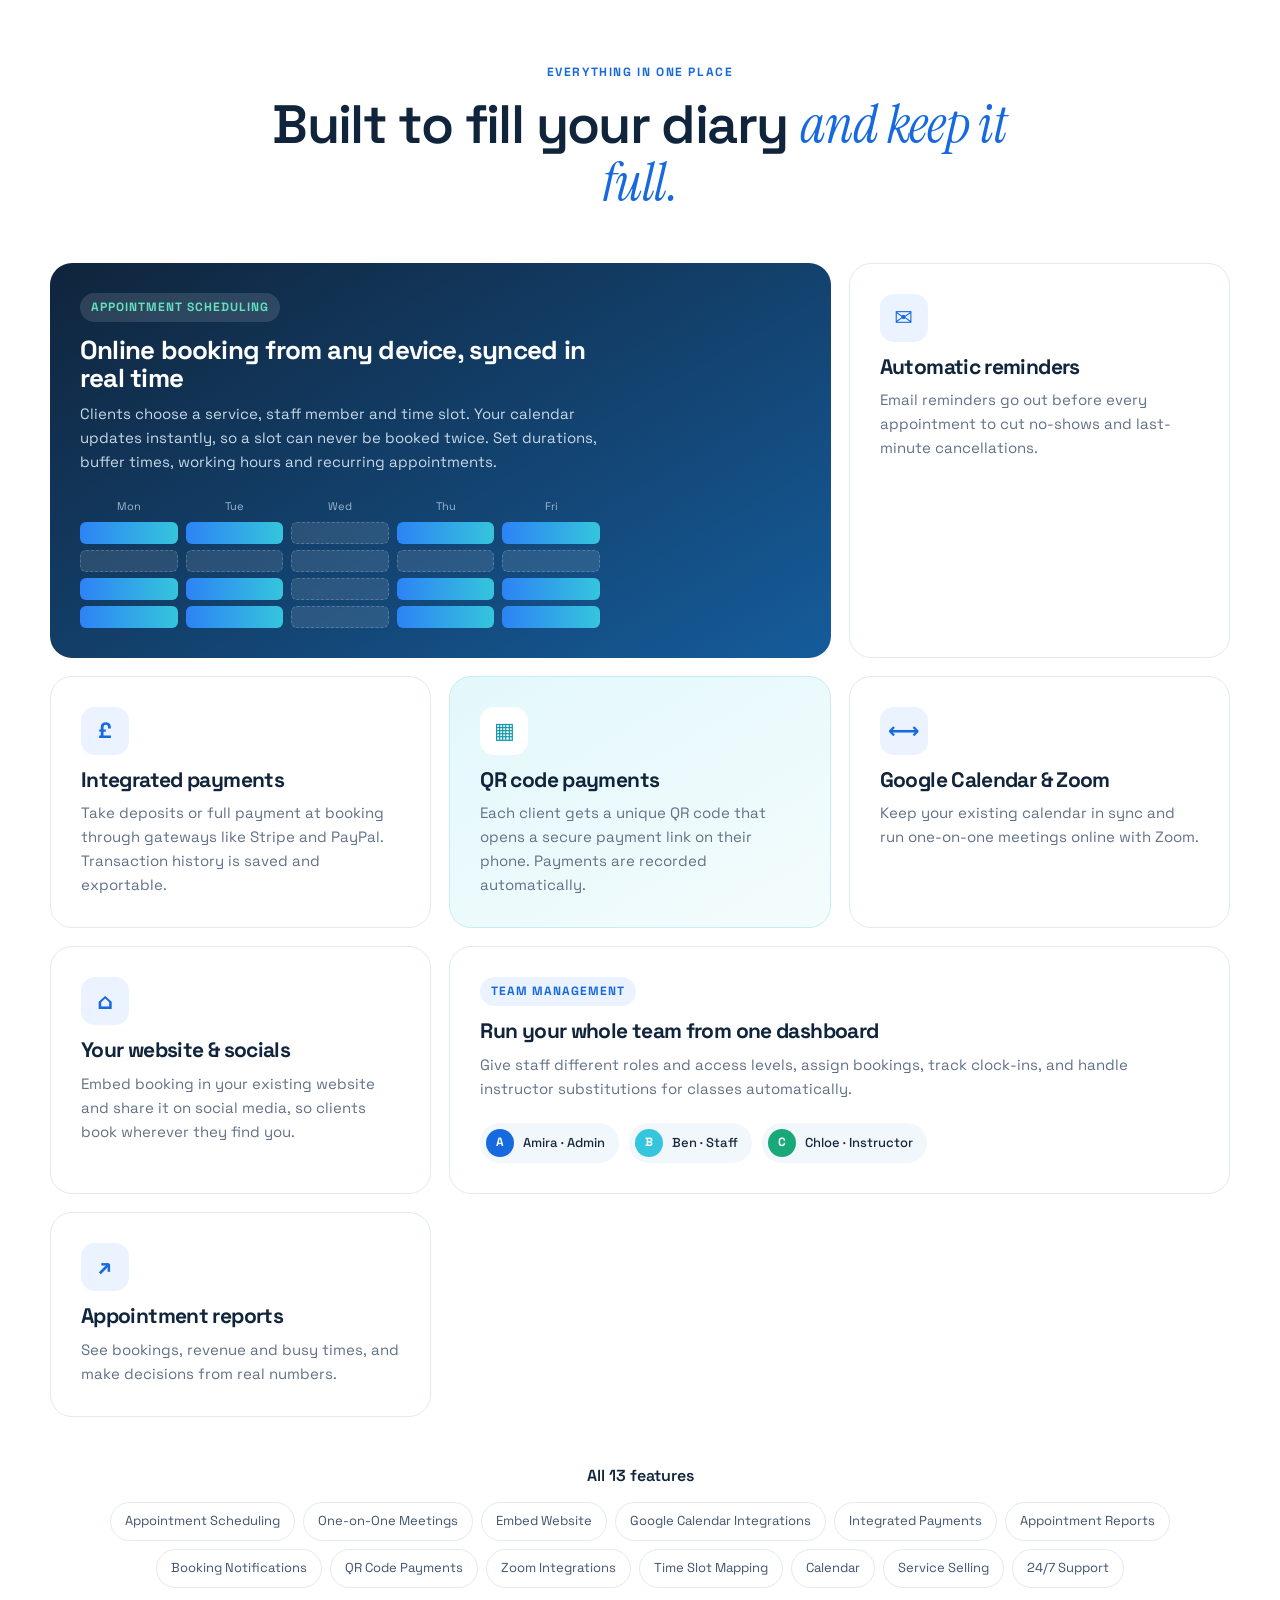
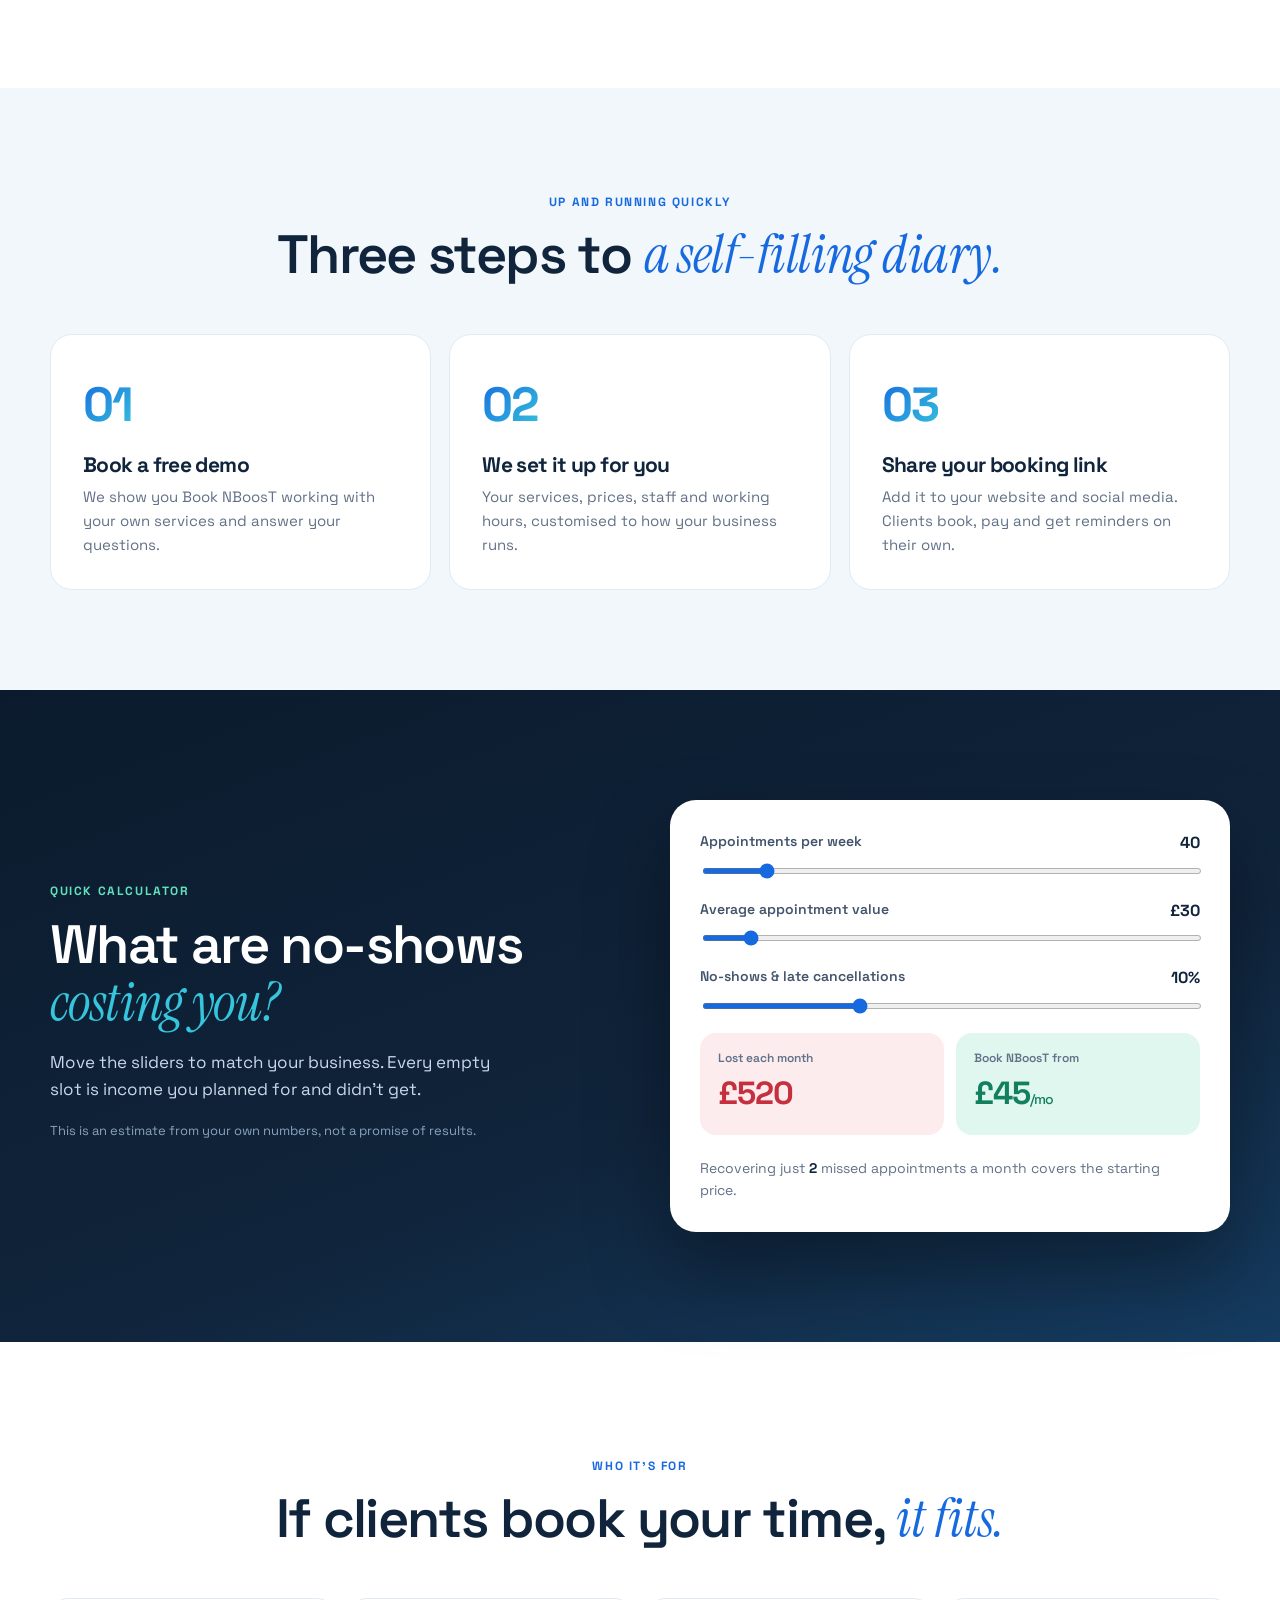
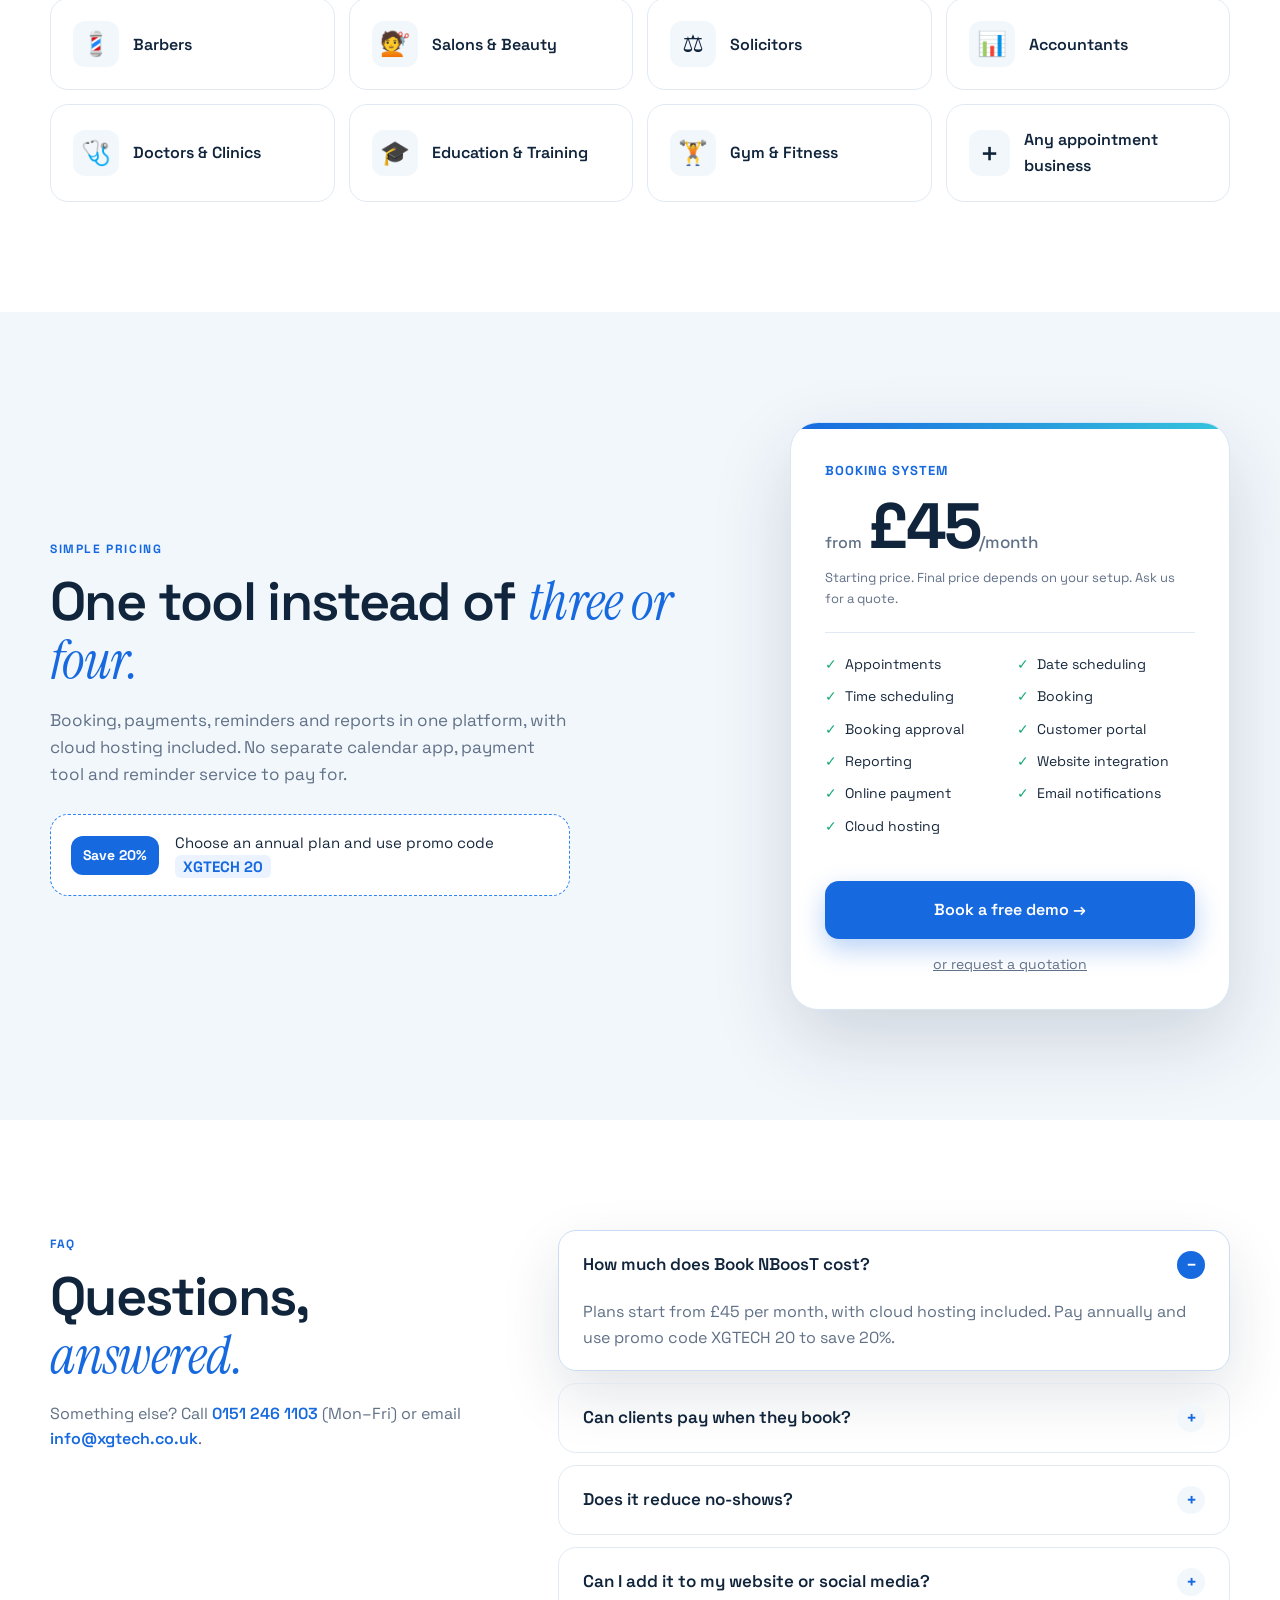
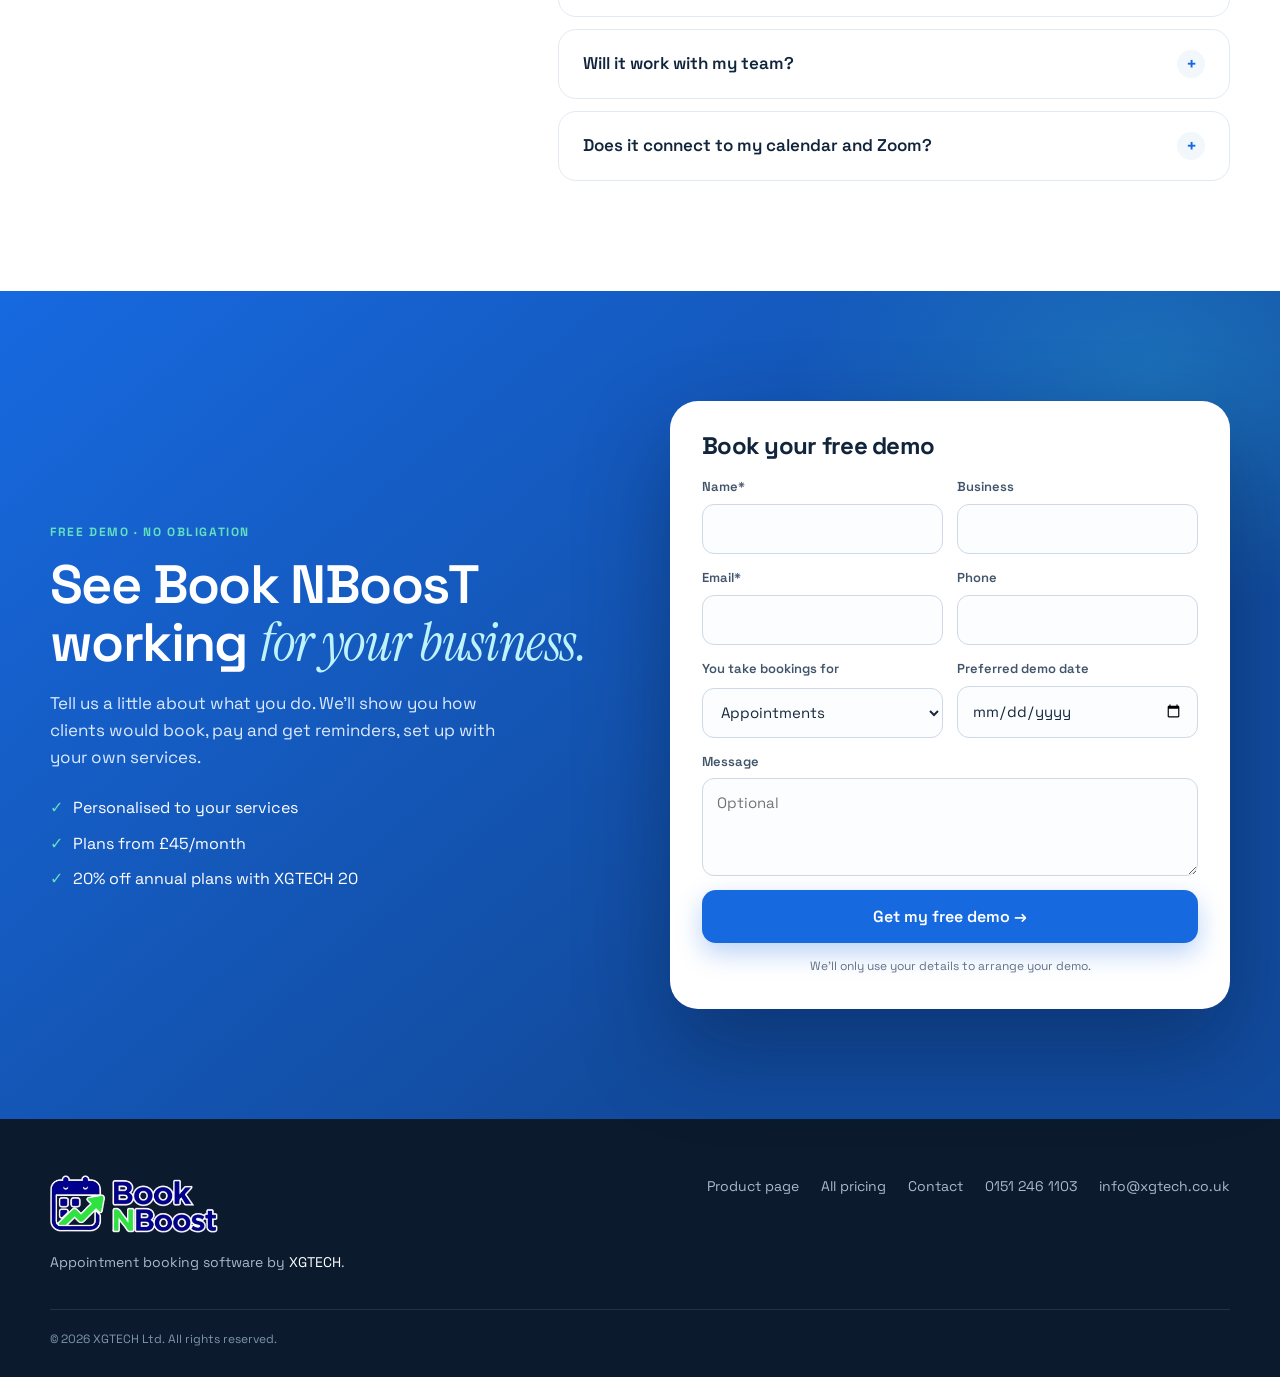
==== commit 83828c0a: "Colourful gradient on the sales page hero headline Co-Authored-By: Claude Opus 5.5 <noreply@anthropi" ====
--- a/docs/book-nboost.html
+++ b/docs/book-nboost.html
@@ -37,7 +37,7 @@
     <div class="wrap hero-in">
       <div class="hero-copy">
         <a class="price-chip" href="#pricing"><span>Offer</span> Plans from £45/month · Save 20% yearly →</a>
-        <h1>Stop chasing appointments. <em>Let clients book themselves.</em></h1>
+        <h1><span class="grad">Stop chasing appointments.</span> <em>Let clients book themselves.</em></h1>
         <p class="sub">Book NBoosT is appointment scheduling software that takes bookings, payments and reminders off your hands, so there are fewer phone calls, fewer back-and-forth emails and fewer no-shows.</p>
         <div class="hero-btns">
           <a href="#contact" class="btn btn-lg">Book a free demo →</a>
--- a/docs/assets/css/nboost.css
+++ b/docs/assets/css/nboost.css
@@ -59,6 +59,9 @@
 .price-chip span{background:var(--mint);color:var(--deep);font-weight:700;font-size:12px;padding:3px 10px;border-radius:999px}
 h1{font-size:clamp(42px,6vw,76px);font-weight:600;letter-spacing:-.045em;line-height:1.02;margin:26px 0 22px}
 h1 em{color:var(--cyan);display:block}
+h1 .grad{background:linear-gradient(90deg,#35c5dc,#62e1bd,#ffd166,#ff7eb6,#2d83f5,#35c5dc);background-size:250% auto;-webkit-background-clip:text;background-clip:text;color:transparent;-webkit-text-fill-color:transparent;animation:gradShift 8s linear infinite}
+@keyframes gradShift{to{background-position:250% center}}
+@media (prefers-reduced-motion:reduce){h1 .grad{animation:none}}
 .sub{font-size:clamp(17px,1.4vw,19px);color:#c7d8e8;max-width:560px;margin:0 0 32px}
 .hero-btns{display:flex;gap:12px;flex-wrap:wrap}
 .hero-ticks{list-style:none;padding:0;margin:30px 0 0;display:flex;gap:22px;flex-wrap:wrap;font-size:14px;color:#b9cde0}
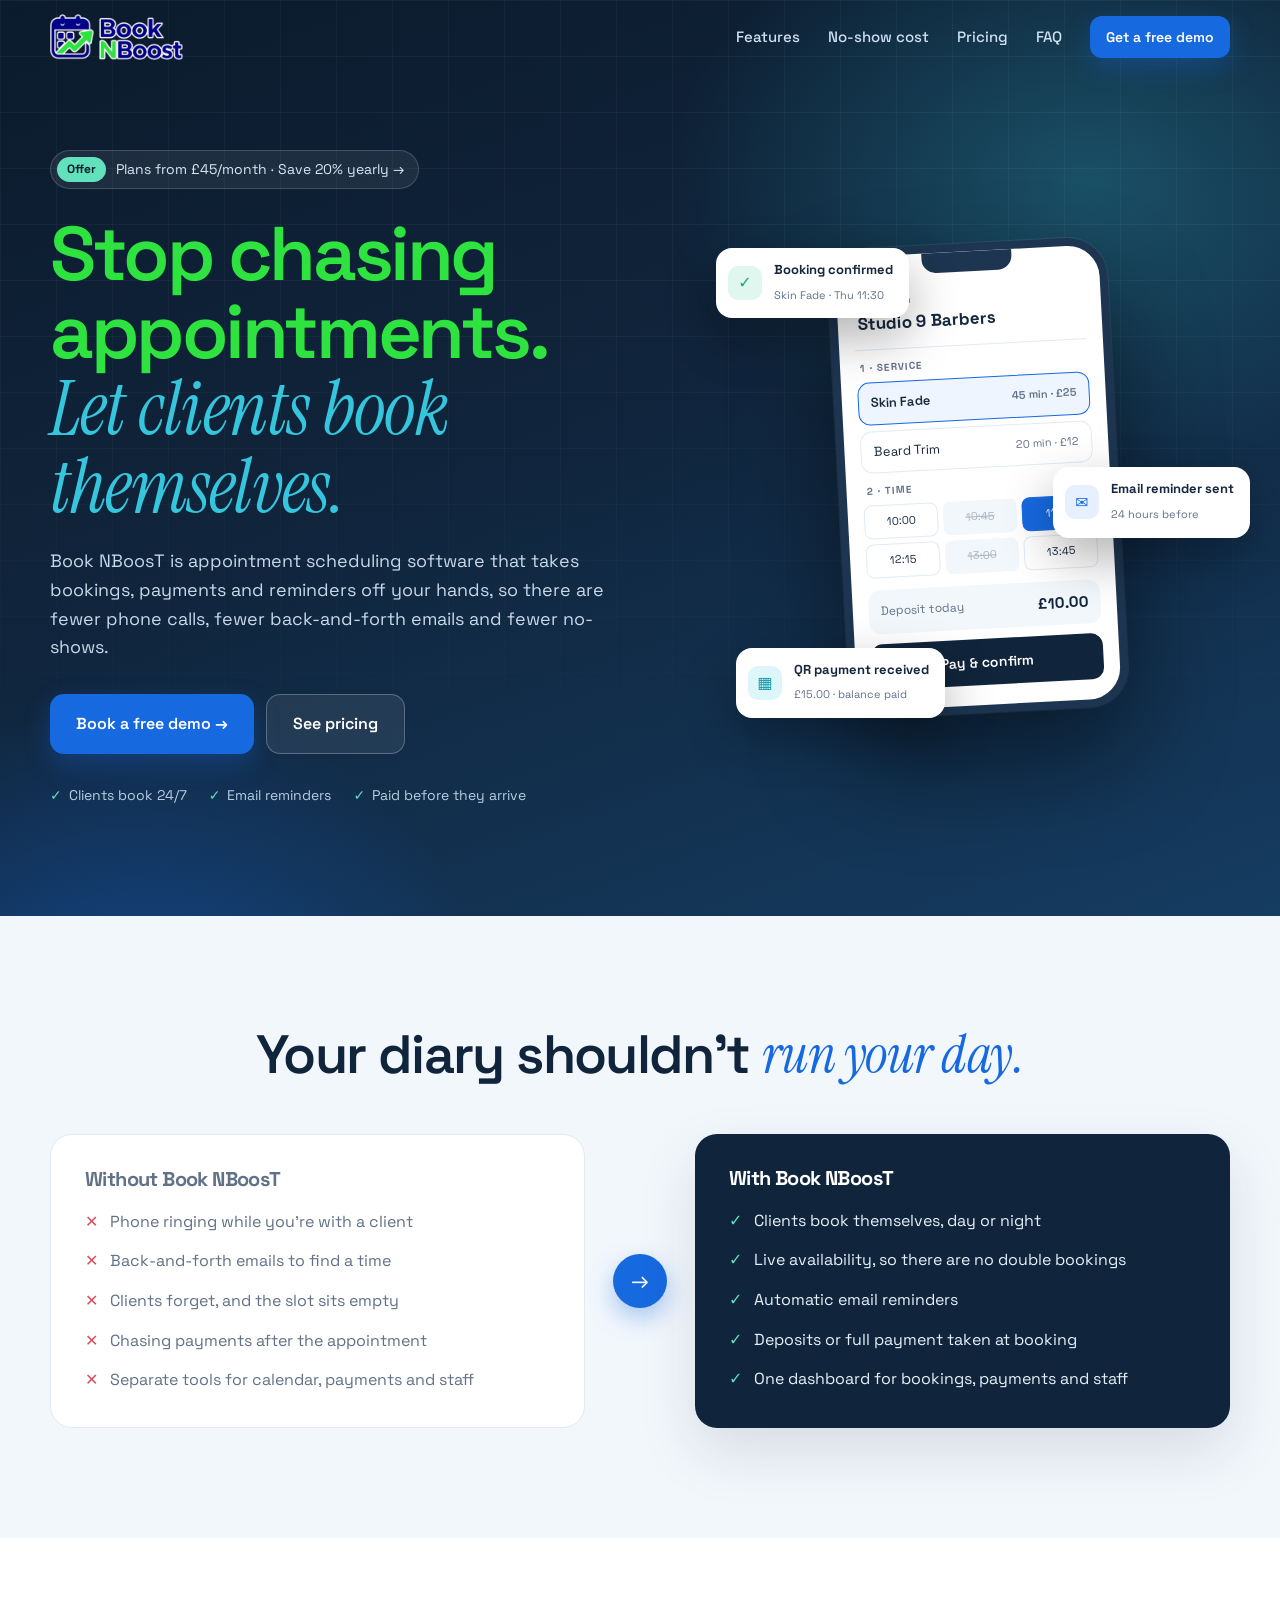
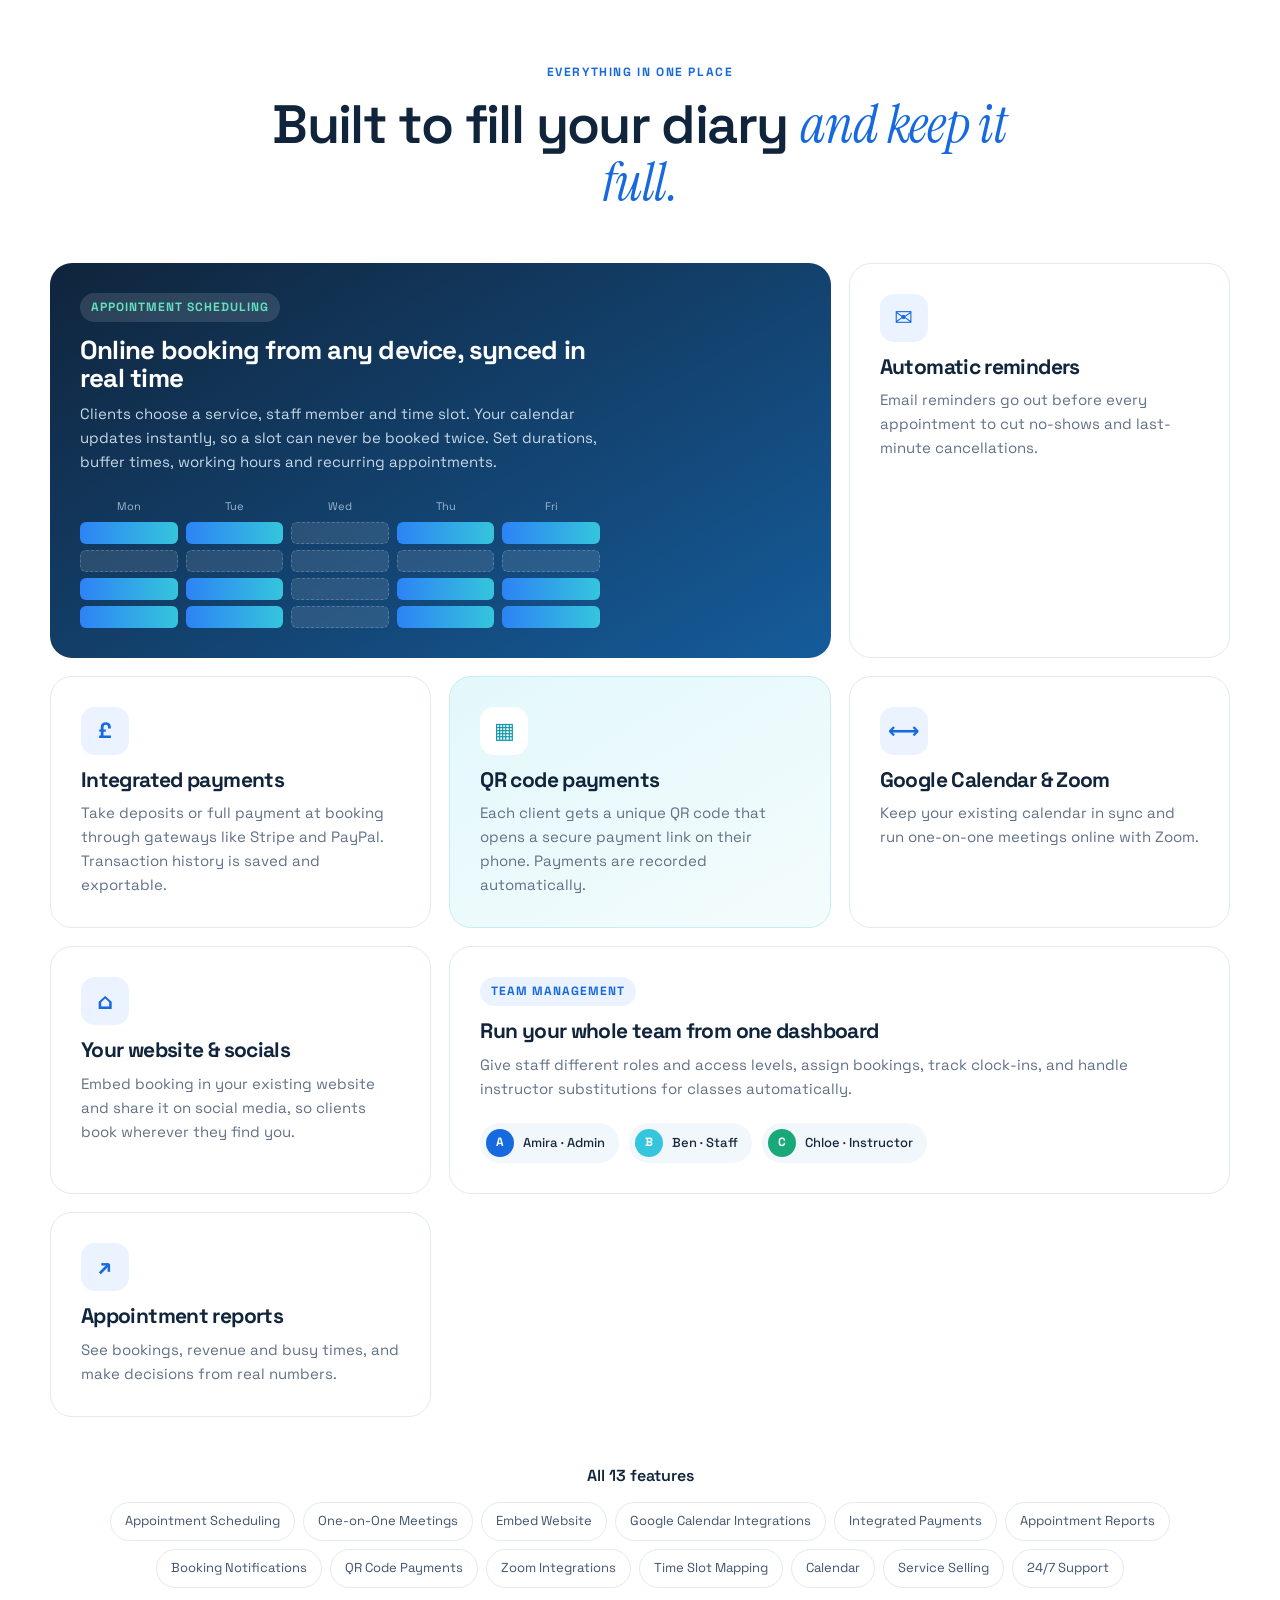
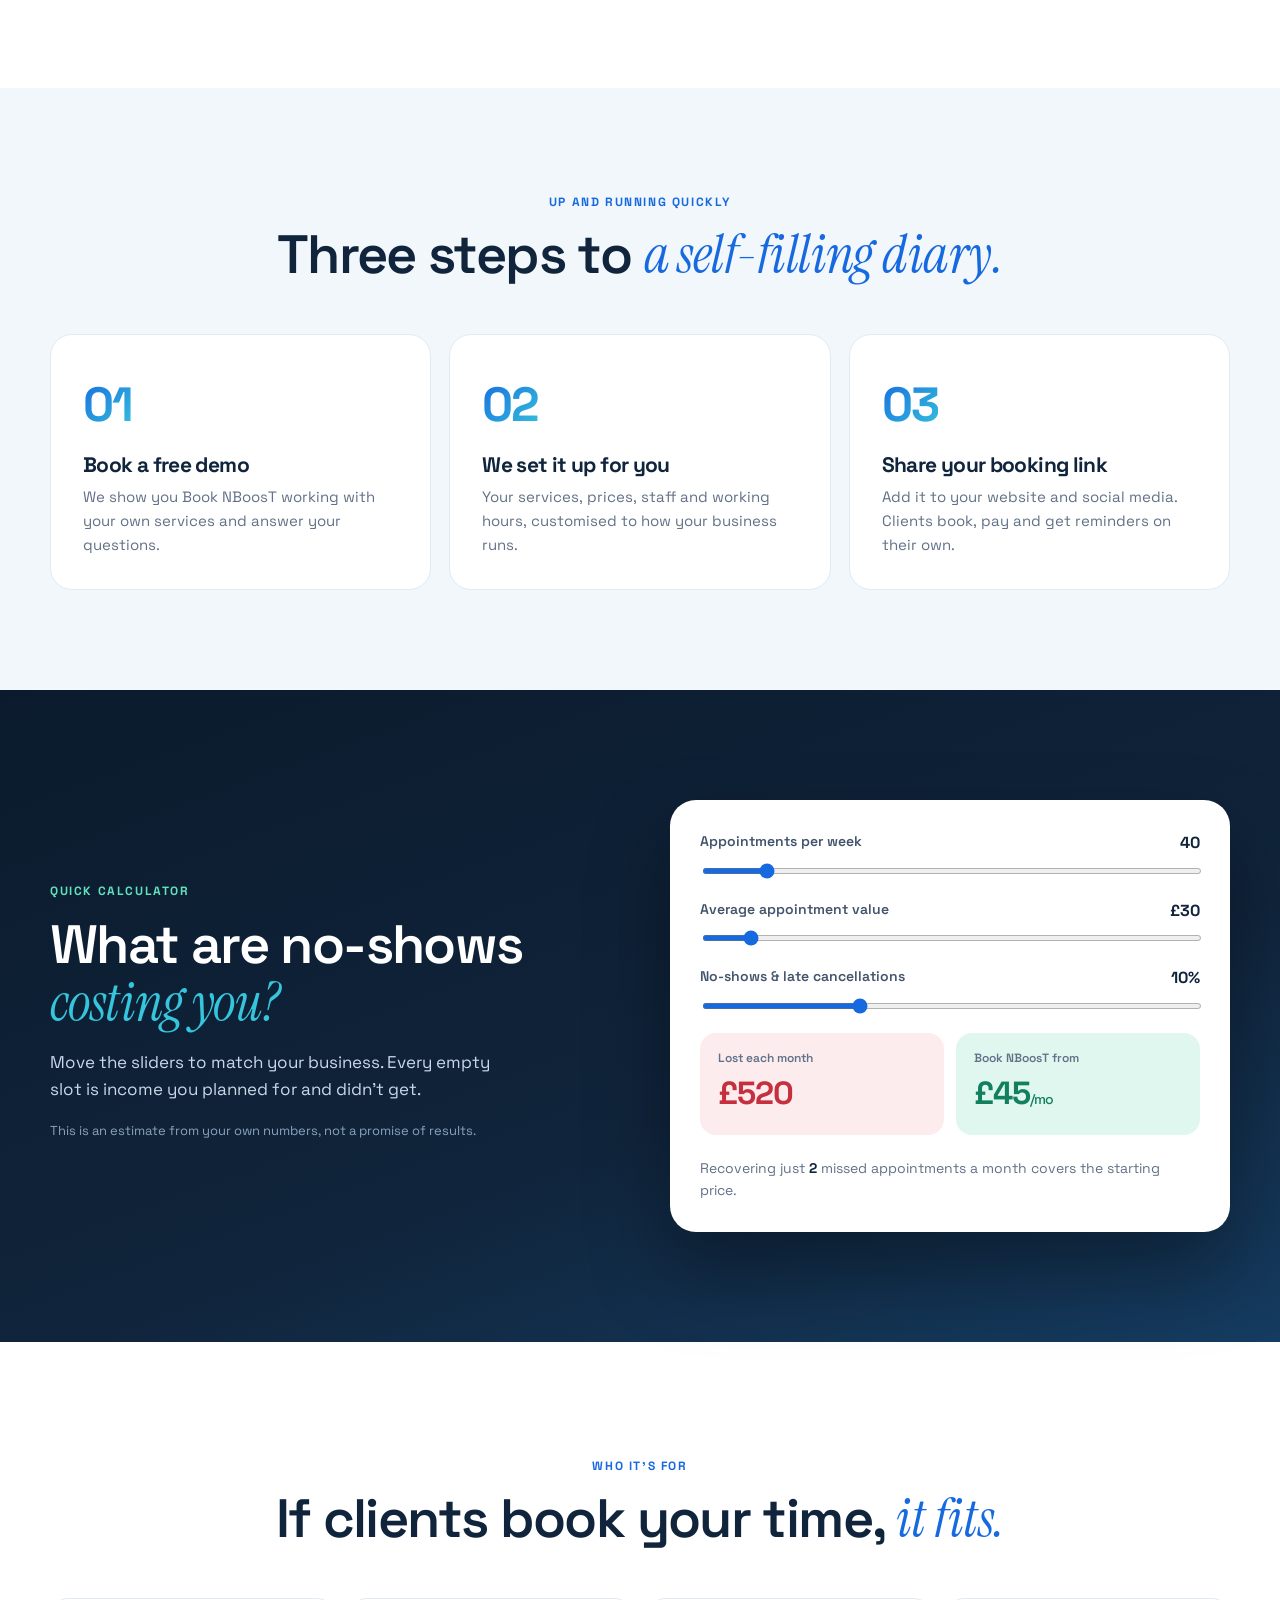
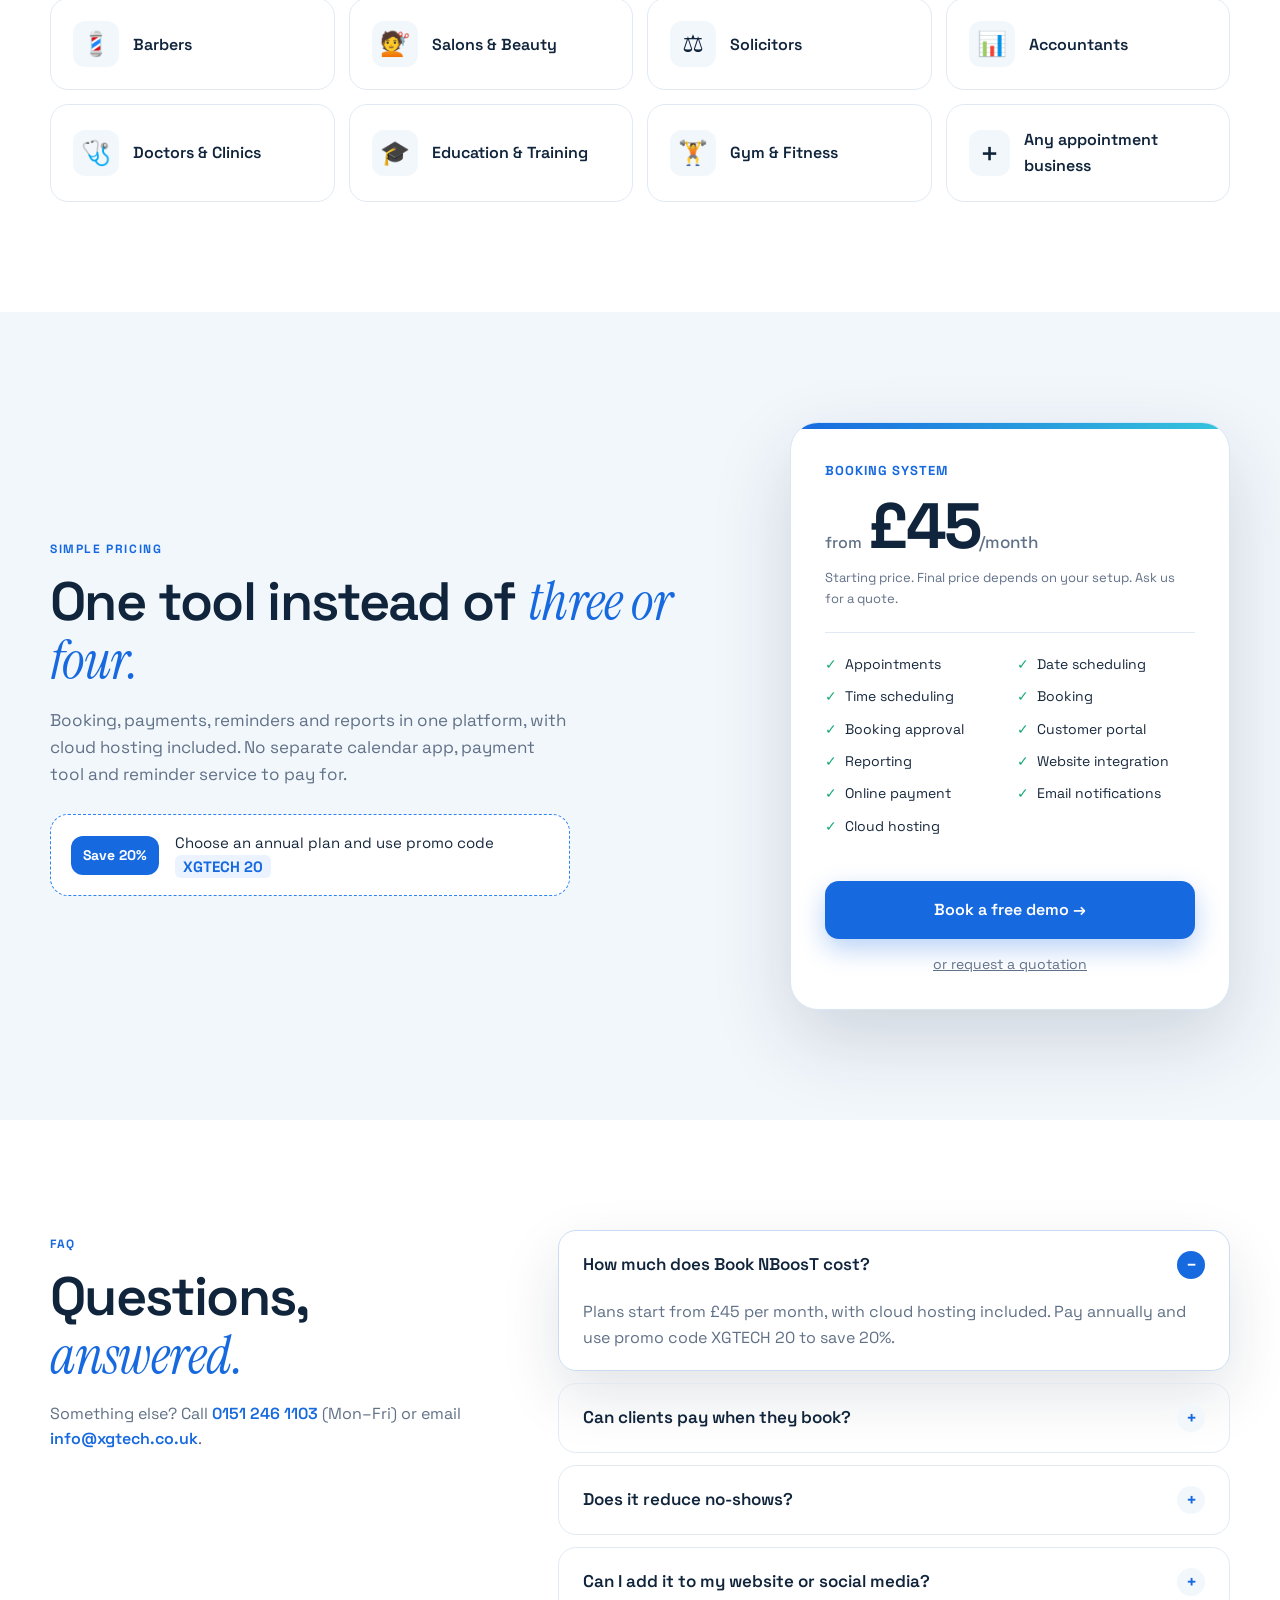
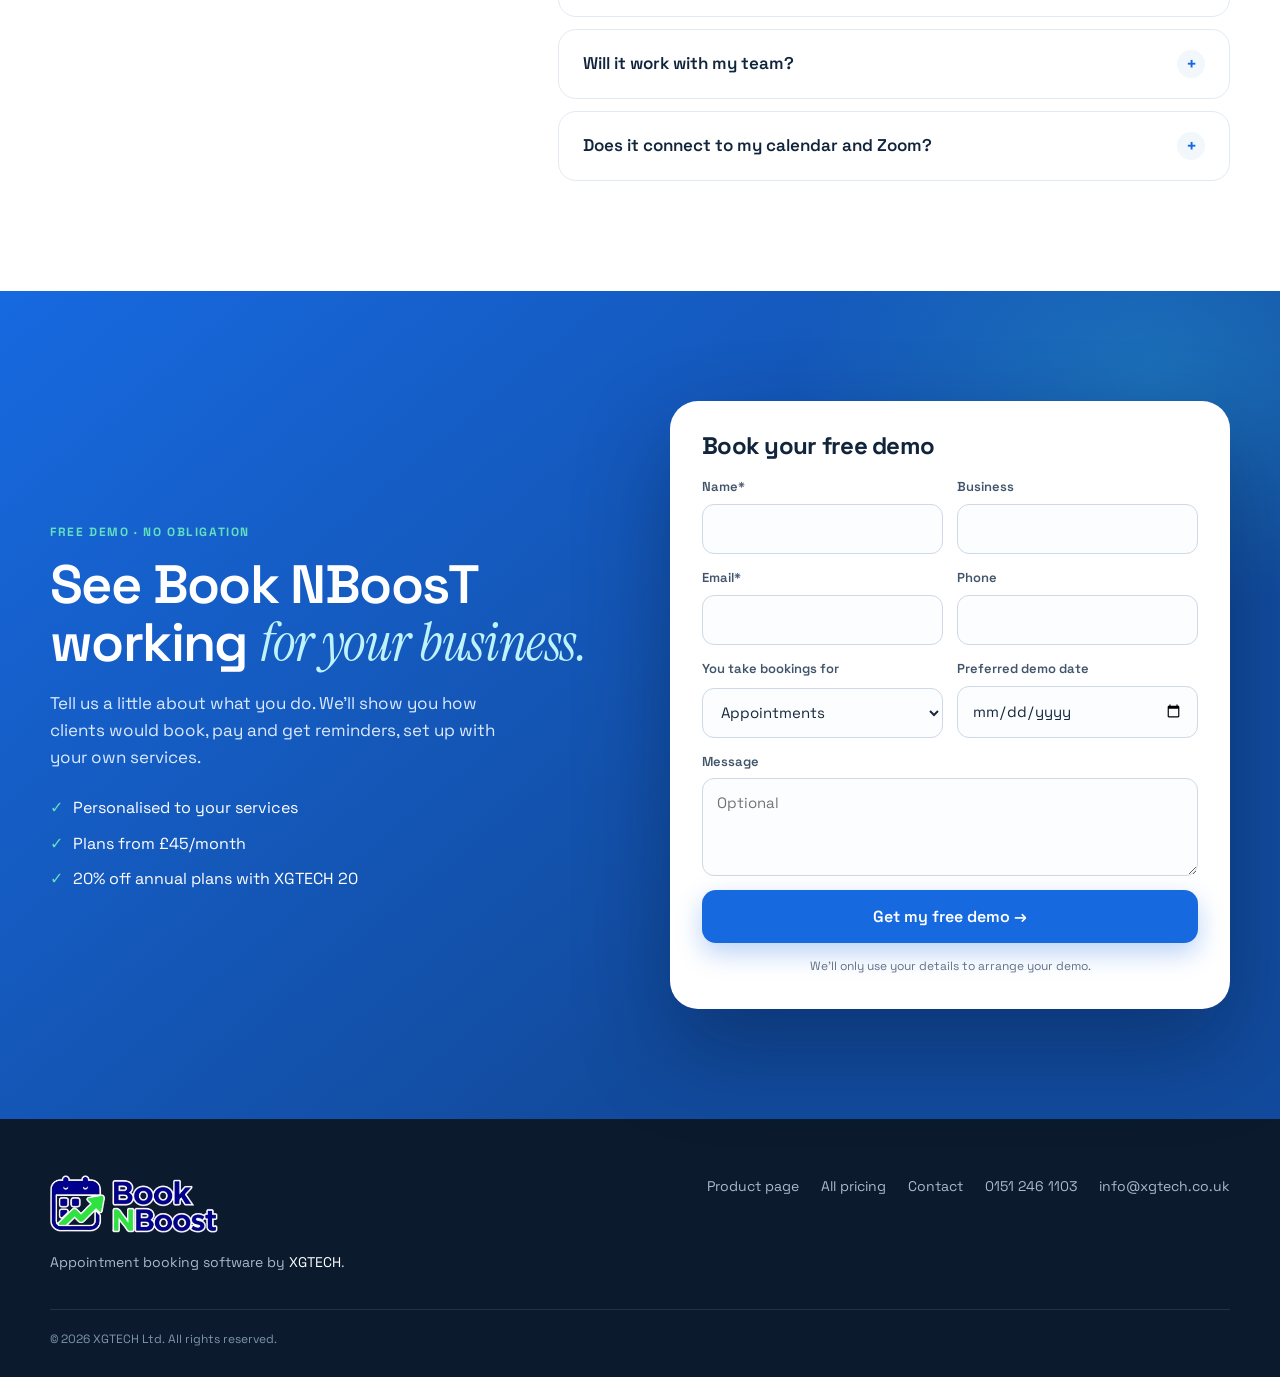
==== commit 3e3b12d6: "Version the sales page CSS/JS links so browsers load updates Co-Authored-By: Claude Opus 5.5 <norepl" ====
--- a/docs/book-nboost.html
+++ b/docs/book-nboost.html
@@ -10,7 +10,7 @@
   <link rel="preconnect" href="https://fonts.googleapis.com">
   <link rel="preconnect" href="https://fonts.gstatic.com" crossorigin>
   <link href="https://fonts.googleapis.com/css2?family=Instrument+Serif:ital@0;1&family=Space+Grotesk:wght@400;500;600;700&display=swap" rel="stylesheet">
-  <link rel="stylesheet" href="assets/css/nboost.css">
+  <link rel="stylesheet" href="assets/css/nboost.css?v=1795680571">
   <link rel="icon" type="image/png" href="assets/img/book-nboost-icon.png">
   <meta property="og:image" content="https://shorifa1234.github.io/booking-system-xgtech/assets/img/book-nboost-logo.png">
 </head>
@@ -404,6 +404,6 @@
 <!-- Sticky mobile CTA -->
 <a href="#contact" class="sticky-cta" id="stickyCta">Book a free demo · from £45/mo →</a>
 
-<script src="assets/js/nboost.js"></script>
-<script src="assets/js/static-form.js"></script></body>
+<script src="assets/js/nboost.js?v=1795609114"></script>
+<script src="assets/js/static-form.js?v=1795608969"></script></body>
 </html>
--- a/docs/assets/css/nboost.css
+++ b/docs/assets/css/nboost.css
@@ -59,9 +59,7 @@
 .price-chip span{background:var(--mint);color:var(--deep);font-weight:700;font-size:12px;padding:3px 10px;border-radius:999px}
 h1{font-size:clamp(42px,6vw,76px);font-weight:600;letter-spacing:-.045em;line-height:1.02;margin:26px 0 22px}
 h1 em{color:var(--cyan);display:block}
-h1 .grad{background:linear-gradient(90deg,#35c5dc,#62e1bd,#ffd166,#ff7eb6,#2d83f5,#35c5dc);background-size:250% auto;-webkit-background-clip:text;background-clip:text;color:transparent;-webkit-text-fill-color:transparent;animation:gradShift 8s linear infinite}
-@keyframes gradShift{to{background-position:250% center}}
-@media (prefers-reduced-motion:reduce){h1 .grad{animation:none}}
+h1 .grad{color:#2ee340}
 .sub{font-size:clamp(17px,1.4vw,19px);color:#c7d8e8;max-width:560px;margin:0 0 32px}
 .hero-btns{display:flex;gap:12px;flex-wrap:wrap}
 .hero-ticks{list-style:none;padding:0;margin:30px 0 0;display:flex;gap:22px;flex-wrap:wrap;font-size:14px;color:#b9cde0}
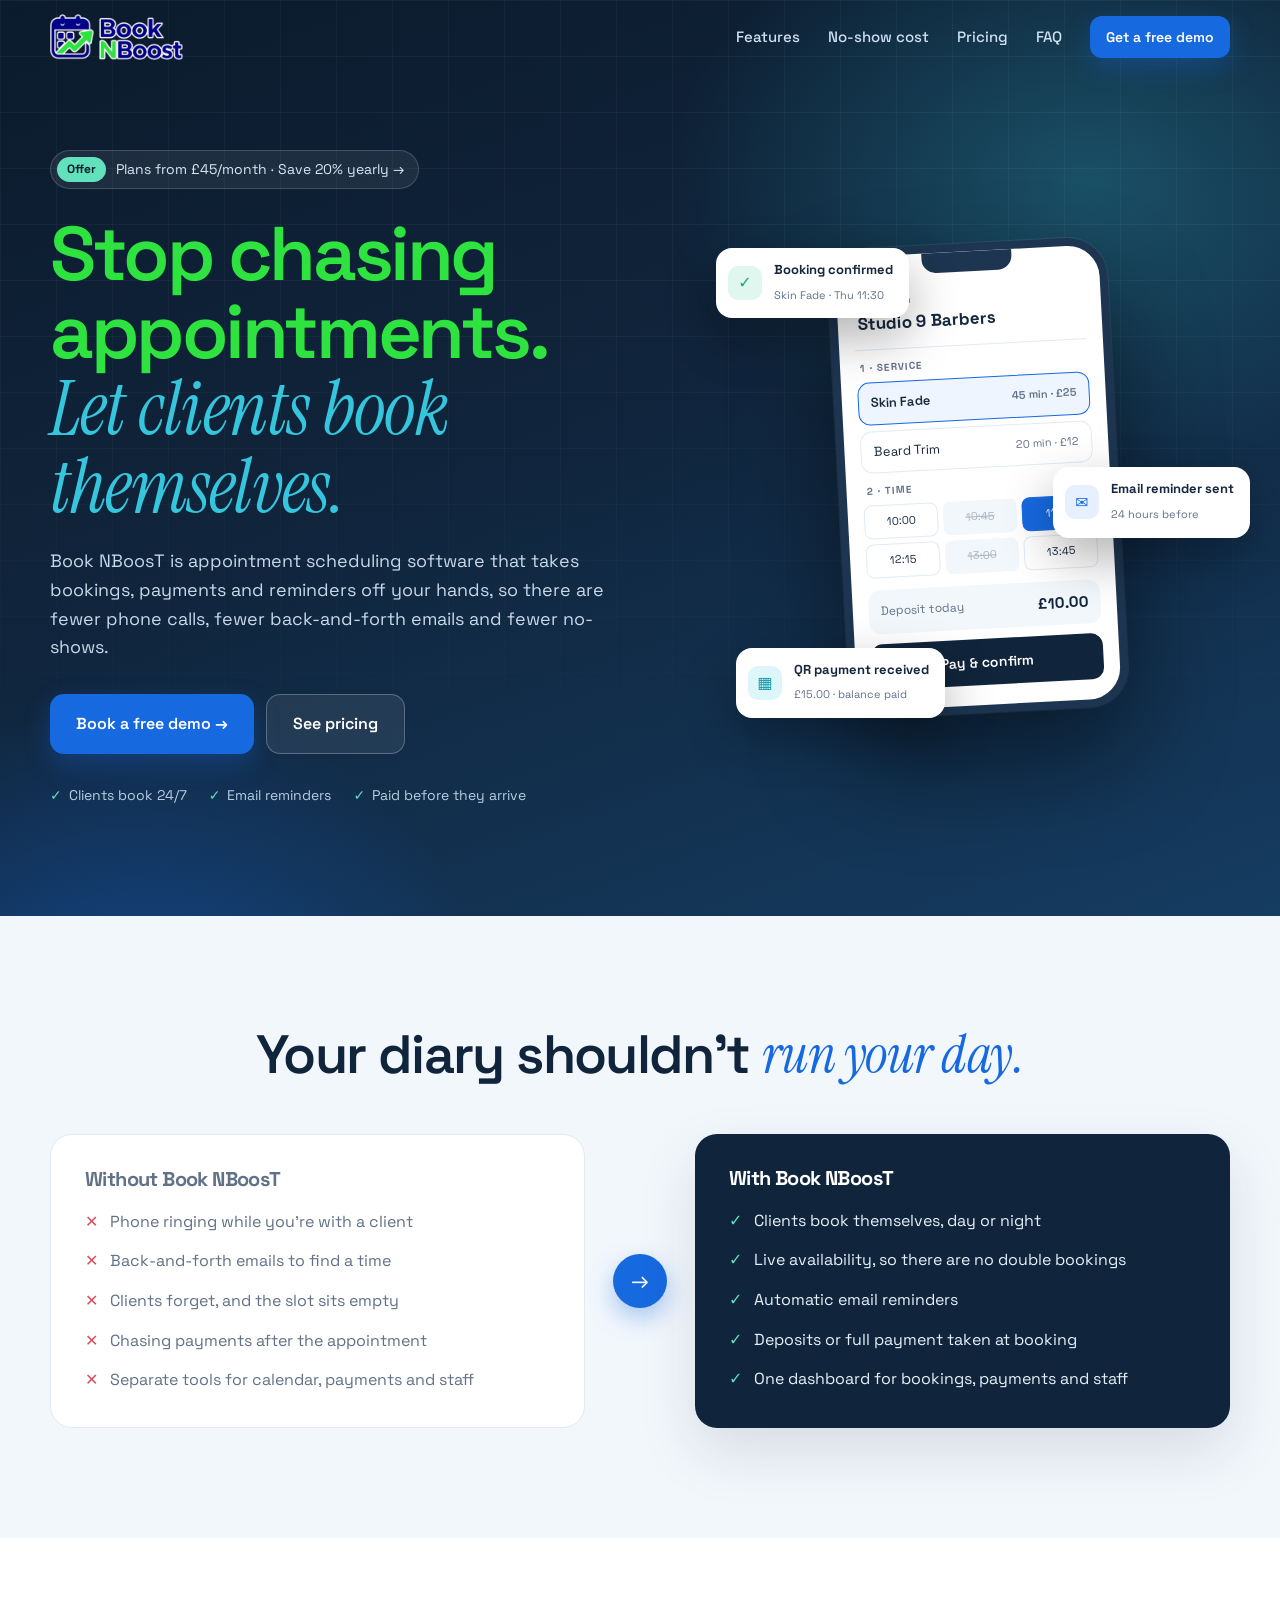
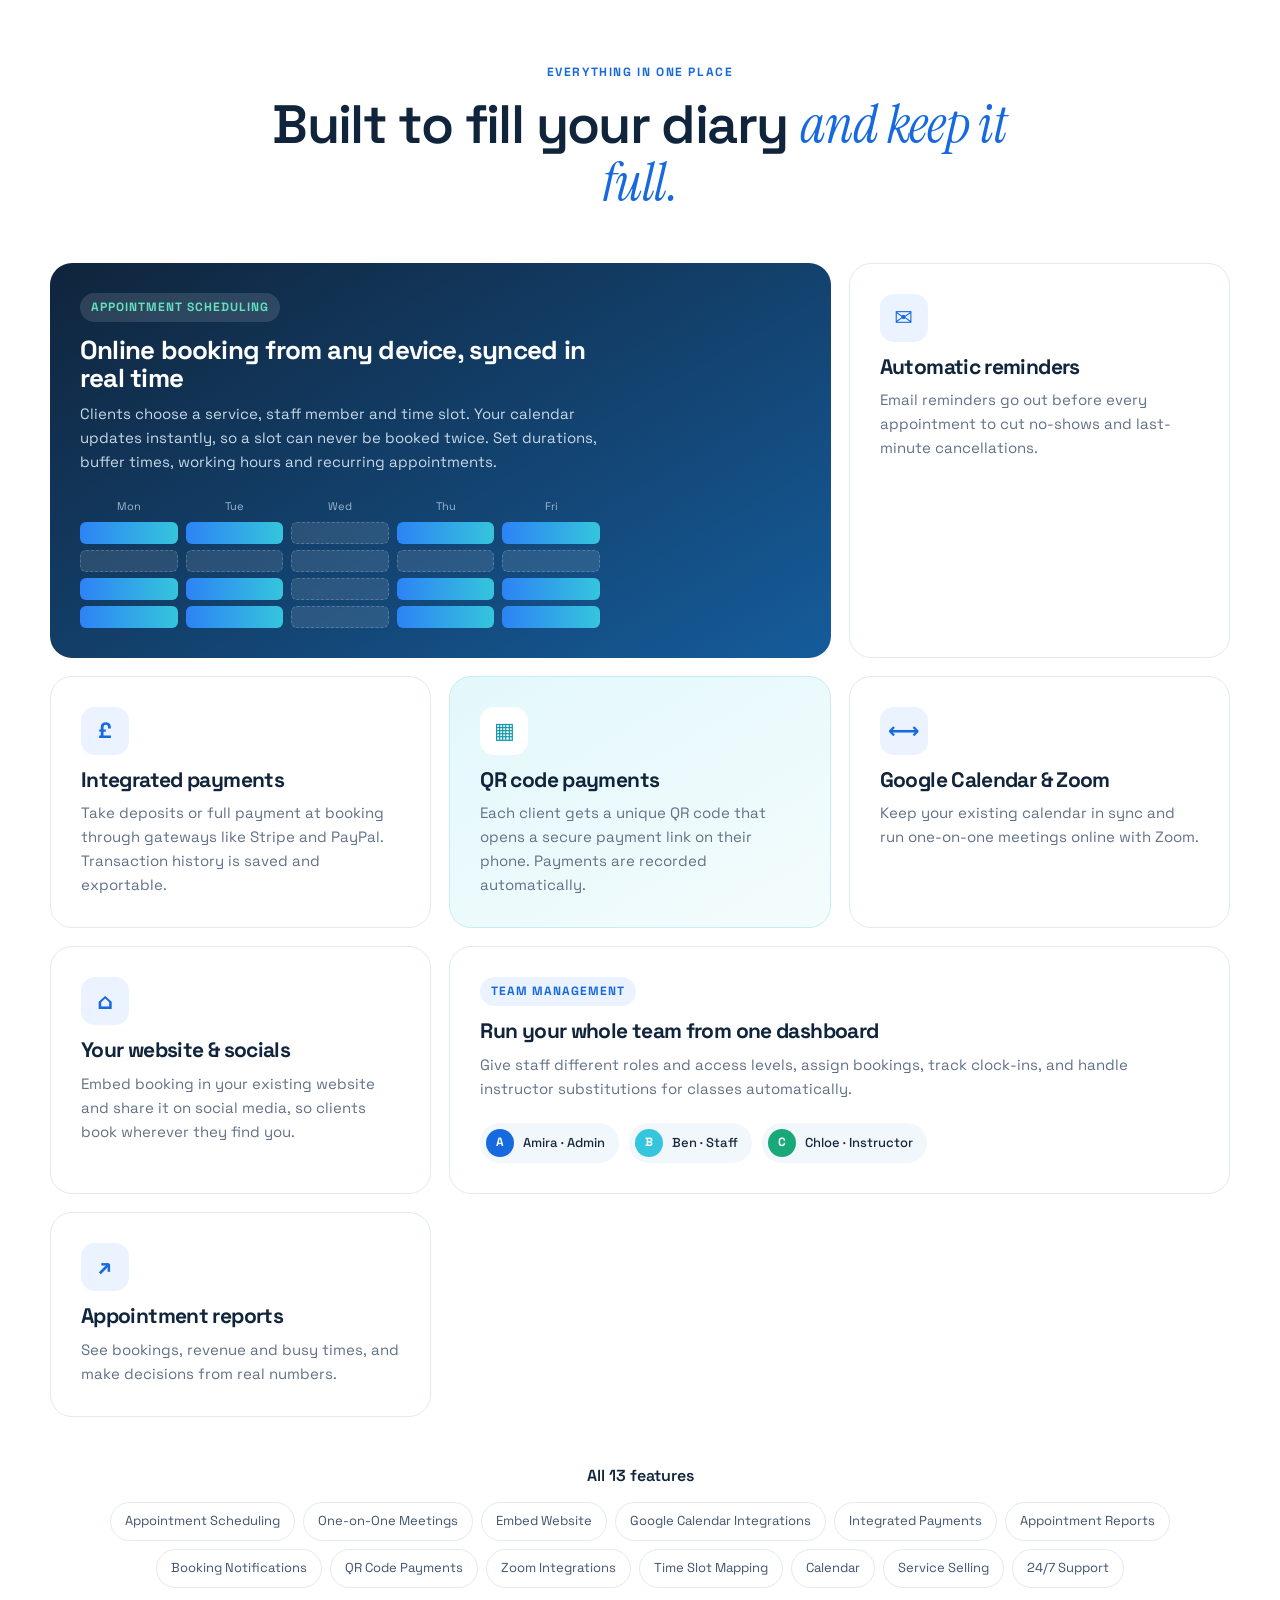
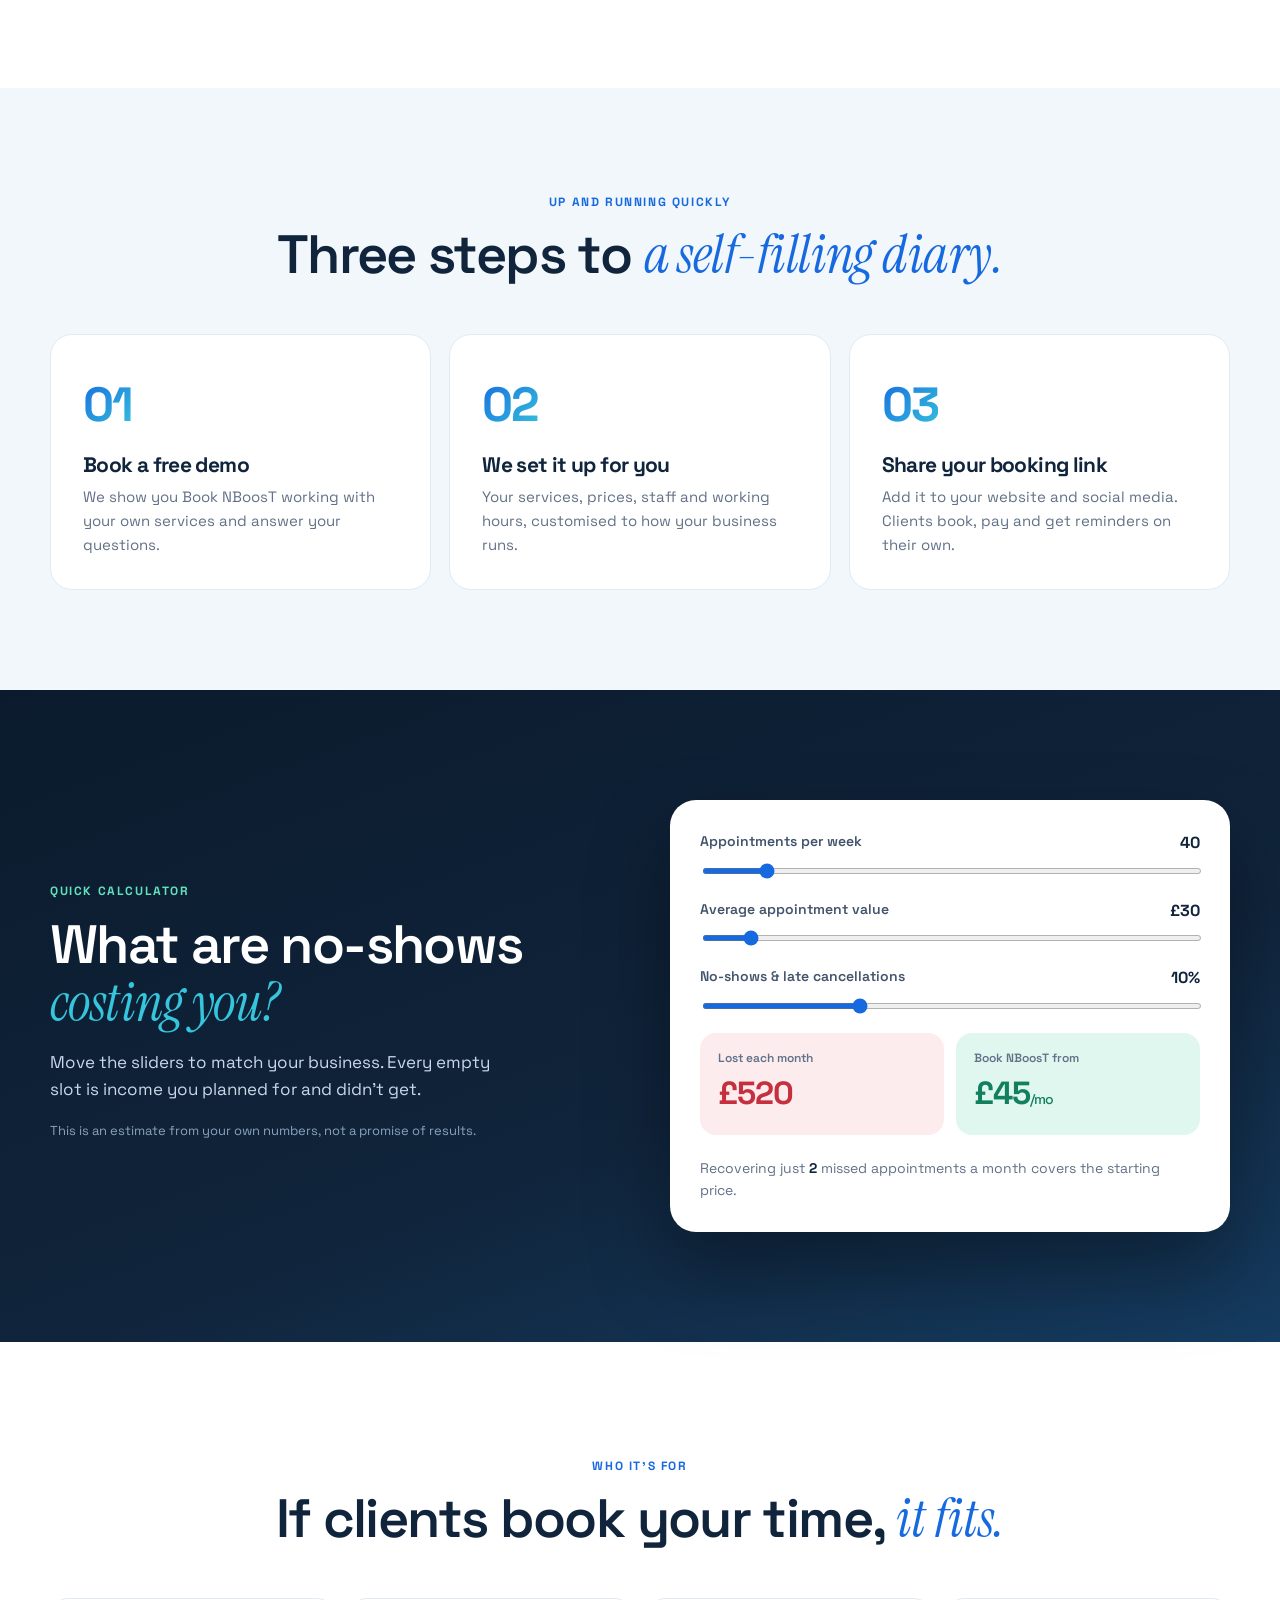
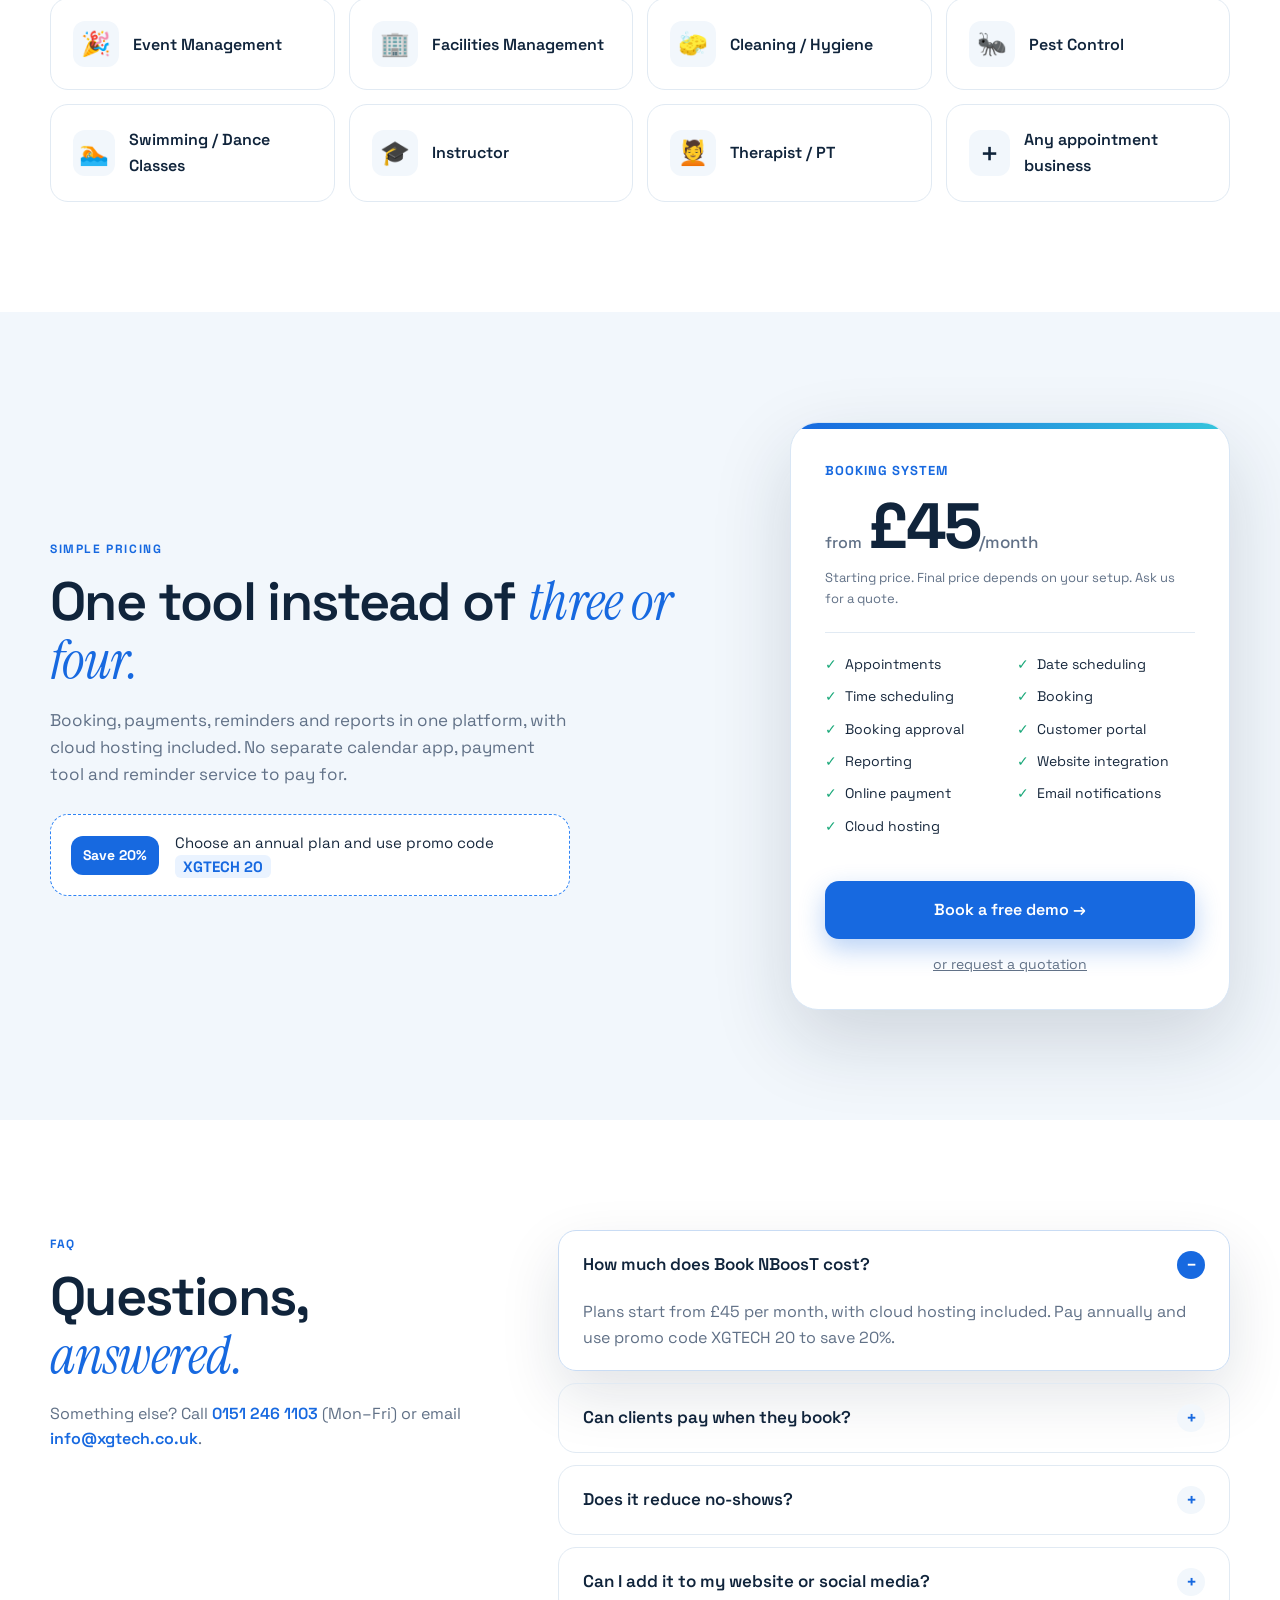
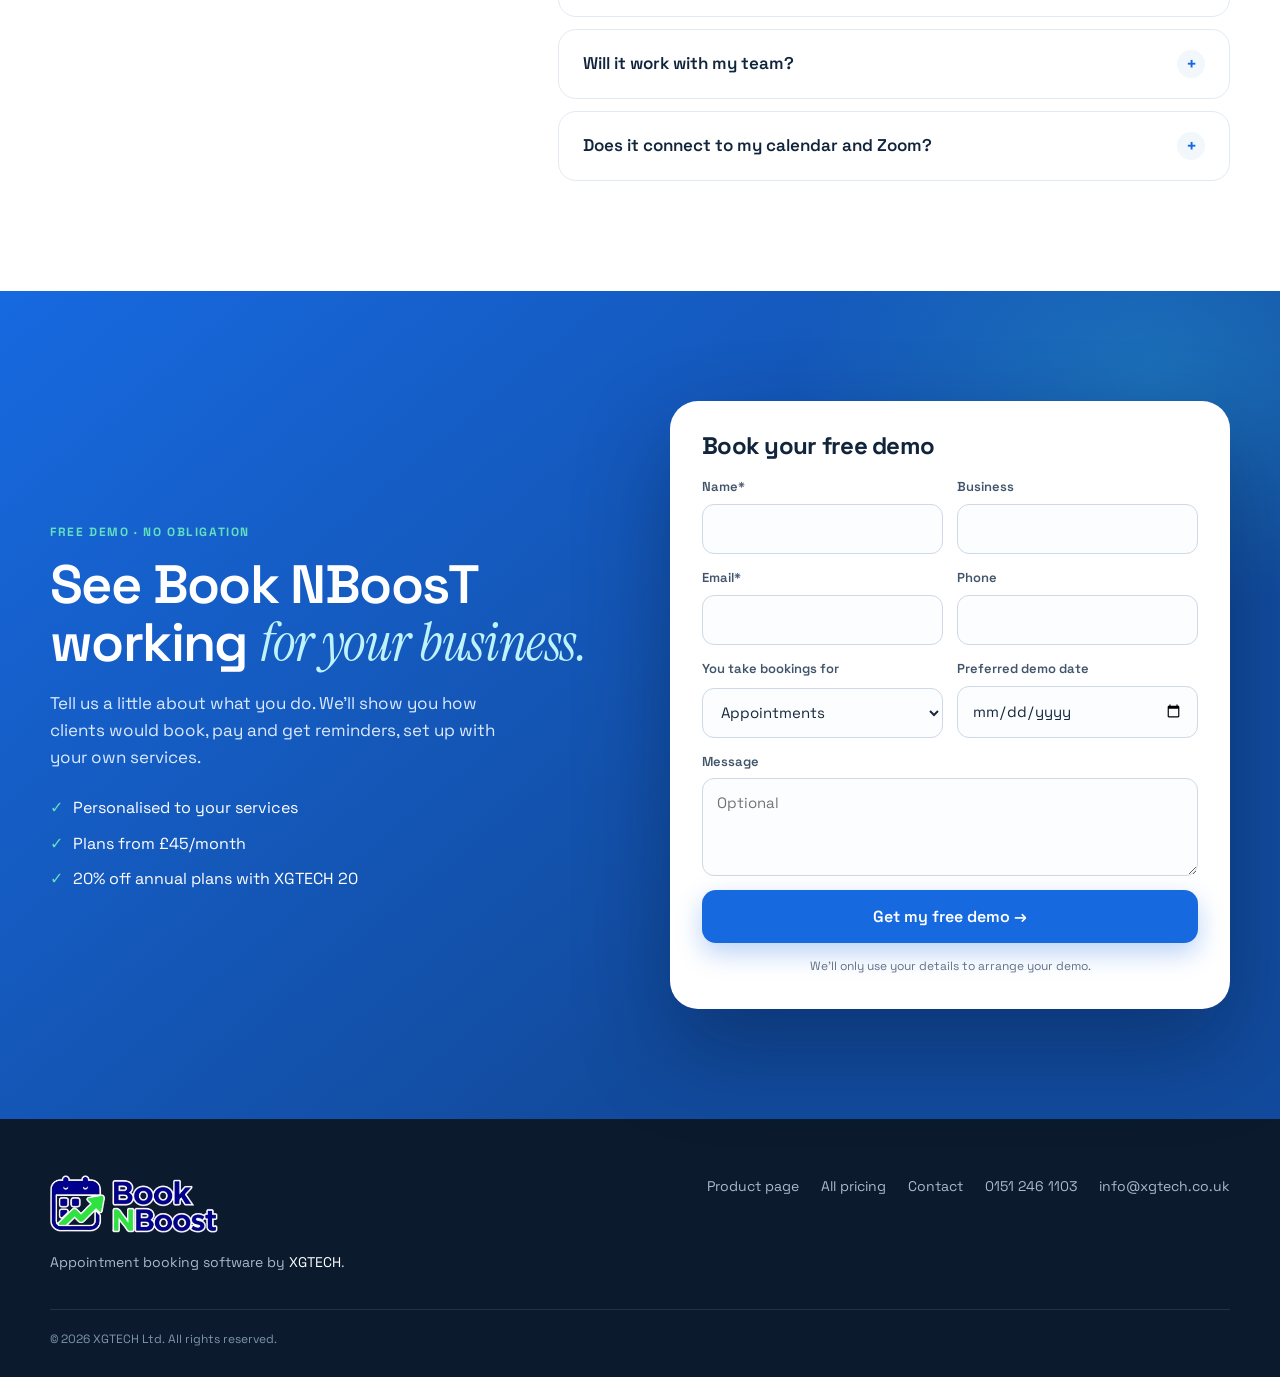
==== commit 9da44f5b: "Replace the sales page sector list with the new target sectors Co-Authored-By: Claude Opus 5.5 <nore" ====
--- a/docs/book-nboost.html
+++ b/docs/book-nboost.html
@@ -264,13 +264,13 @@
         <h2>If clients book your time, <em>it fits.</em></h2>
       </div>
       <div class="sector-grid">
-                  <div class="sector"><span>💈</span>Barbers</div>
-                  <div class="sector"><span>💇</span>Salons &amp; Beauty</div>
-                  <div class="sector"><span>⚖️</span>Solicitors</div>
-                  <div class="sector"><span>📊</span>Accountants</div>
-                  <div class="sector"><span>🩺</span>Doctors &amp; Clinics</div>
-                  <div class="sector"><span>🎓</span>Education &amp; Training</div>
-                  <div class="sector"><span>🏋️</span>Gym &amp; Fitness</div>
+                  <div class="sector"><span>🎉</span>Event Management</div>
+                  <div class="sector"><span>🏢</span>Facilities Management</div>
+                  <div class="sector"><span>🧽</span>Cleaning / Hygiene</div>
+                  <div class="sector"><span>🐜</span>Pest Control</div>
+                  <div class="sector"><span>🏊</span>Swimming / Dance Classes</div>
+                  <div class="sector"><span>🎓</span>Instructor</div>
+                  <div class="sector"><span>💆</span>Therapist / PT</div>
                   <div class="sector"><span>＋</span>Any appointment business</div>
               </div>
     </div>
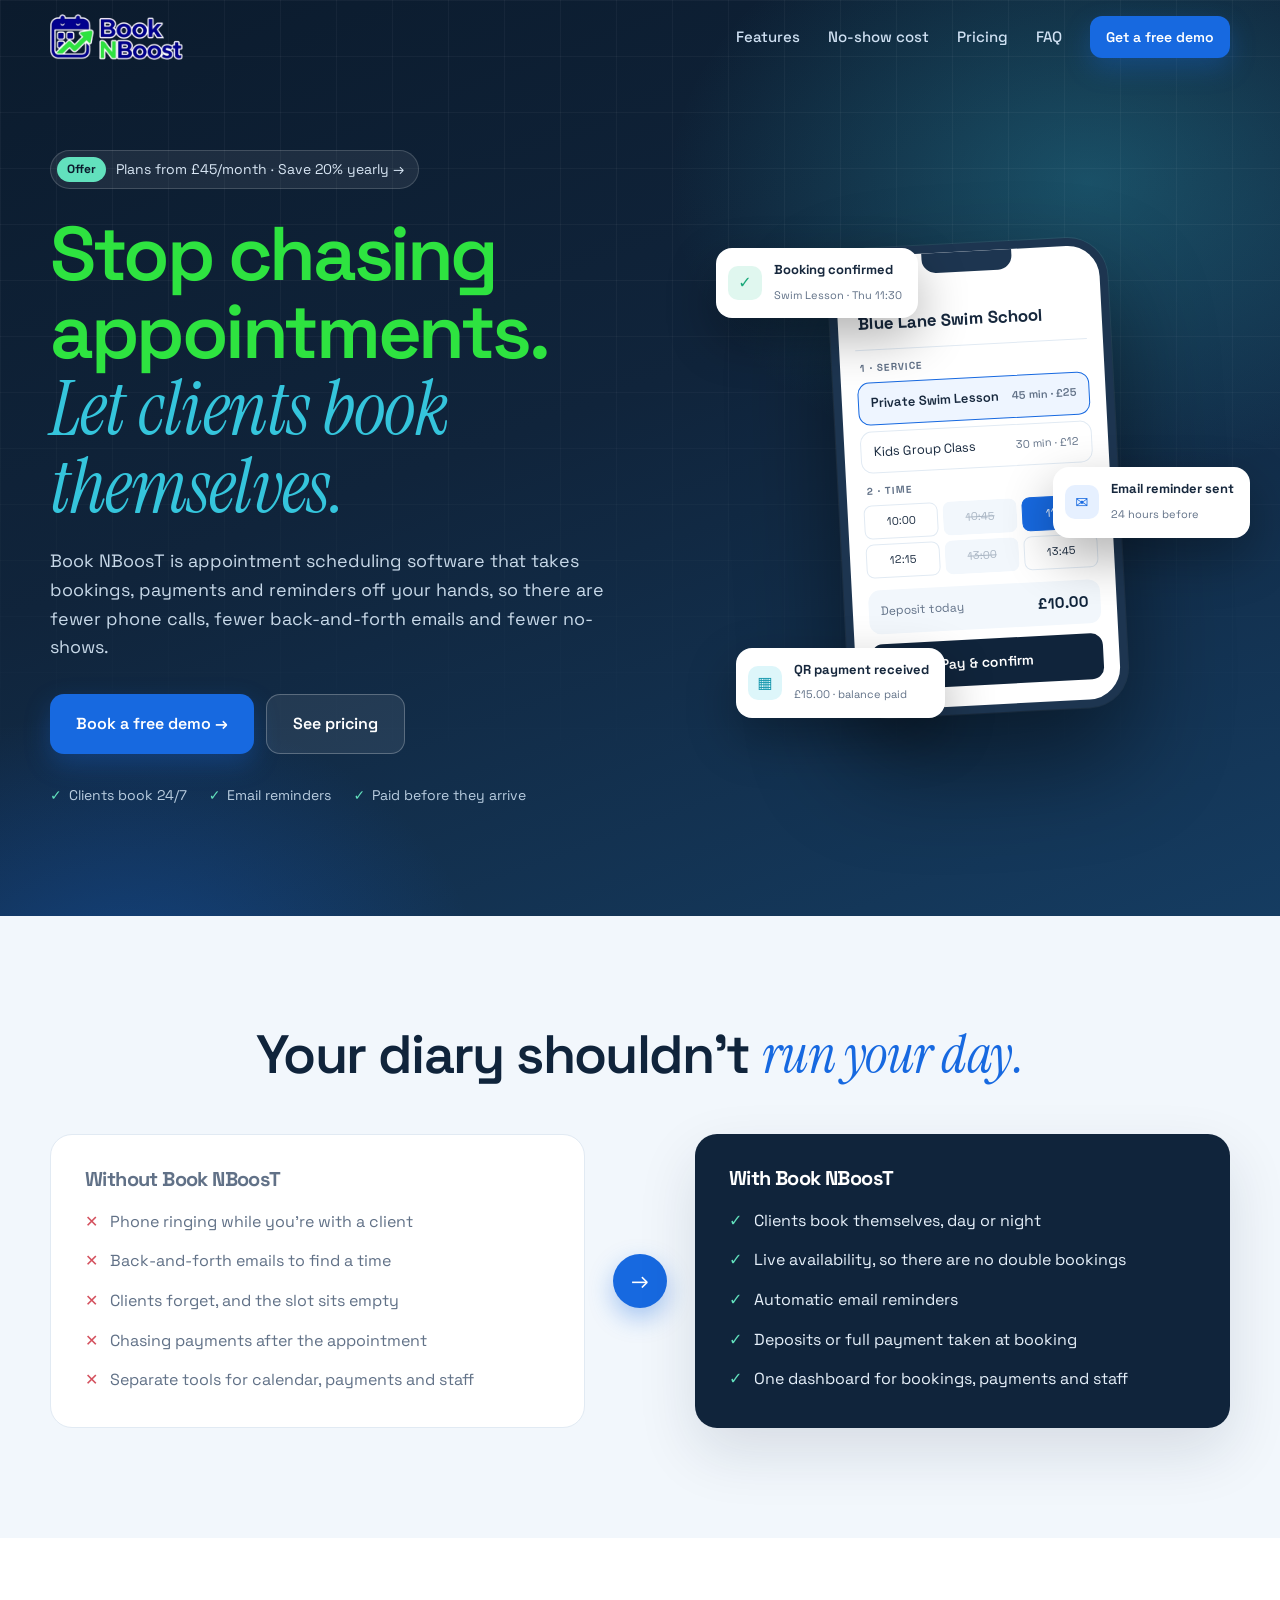
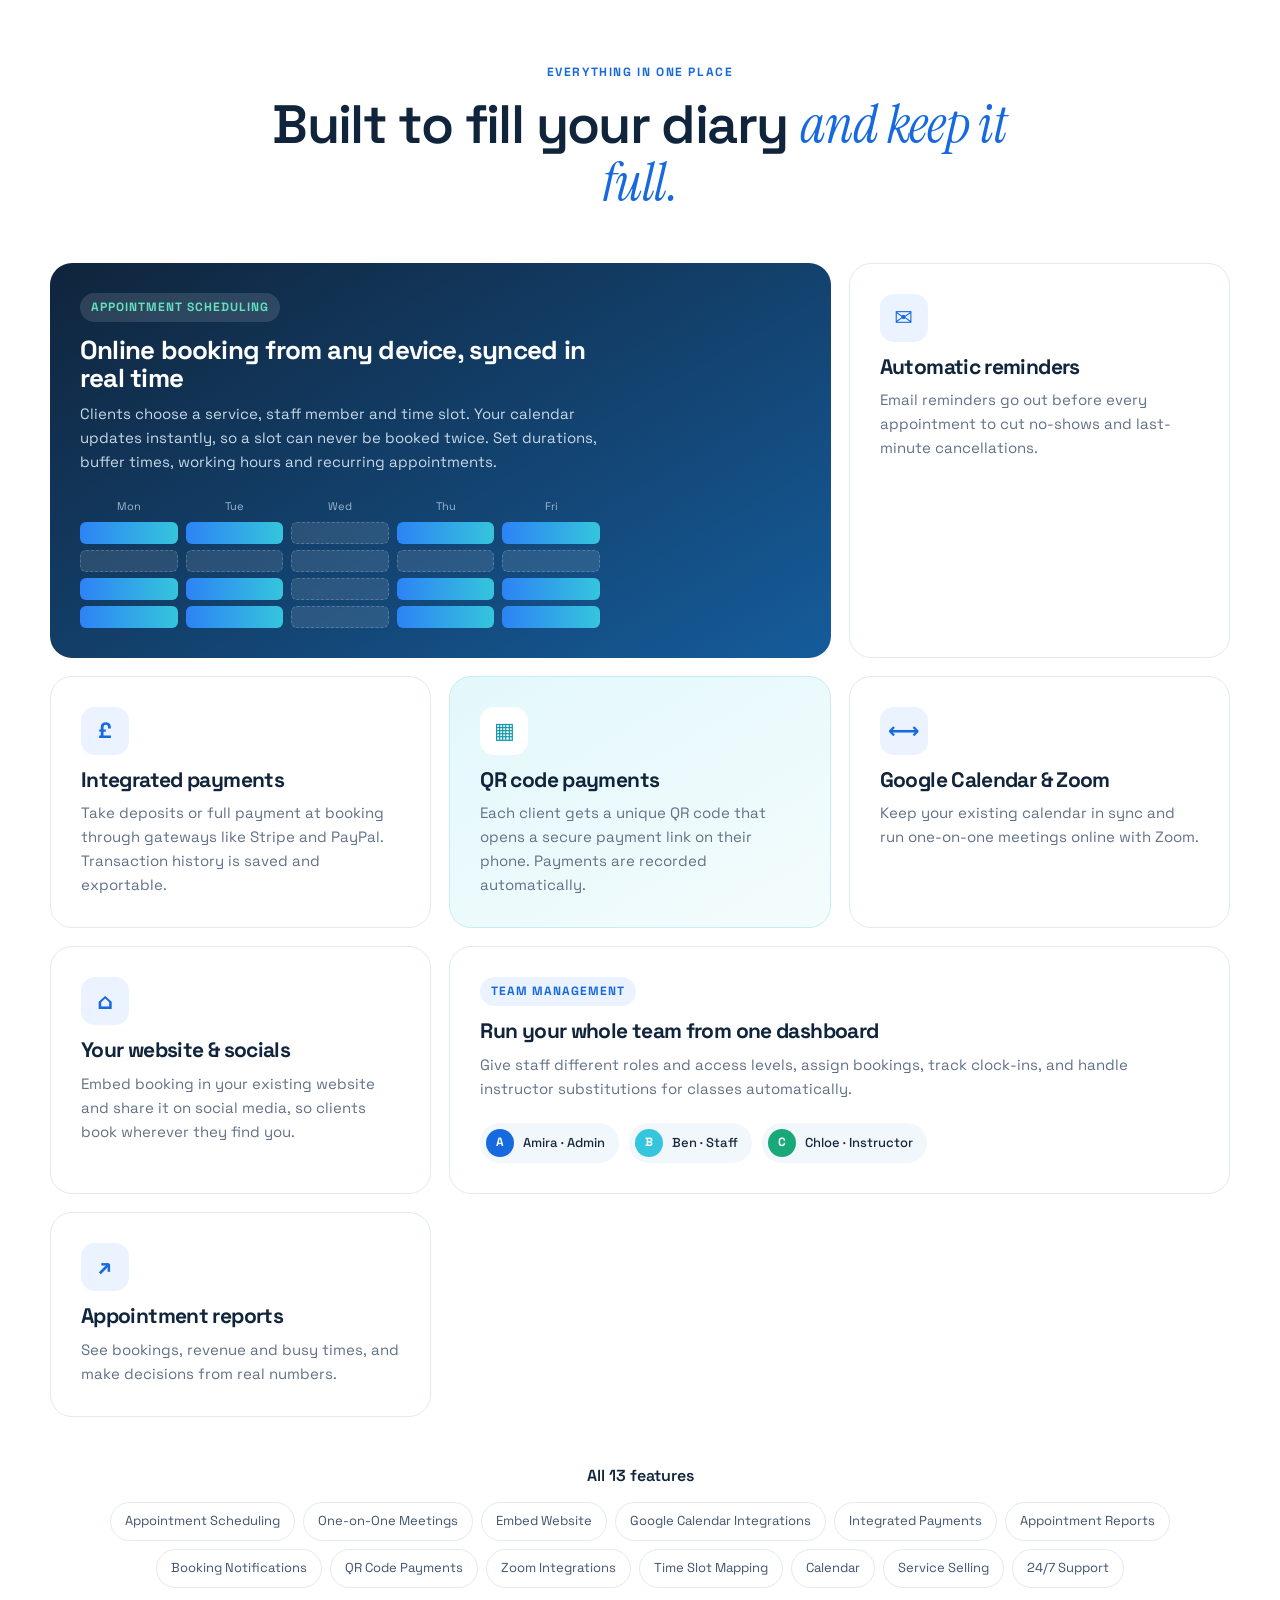
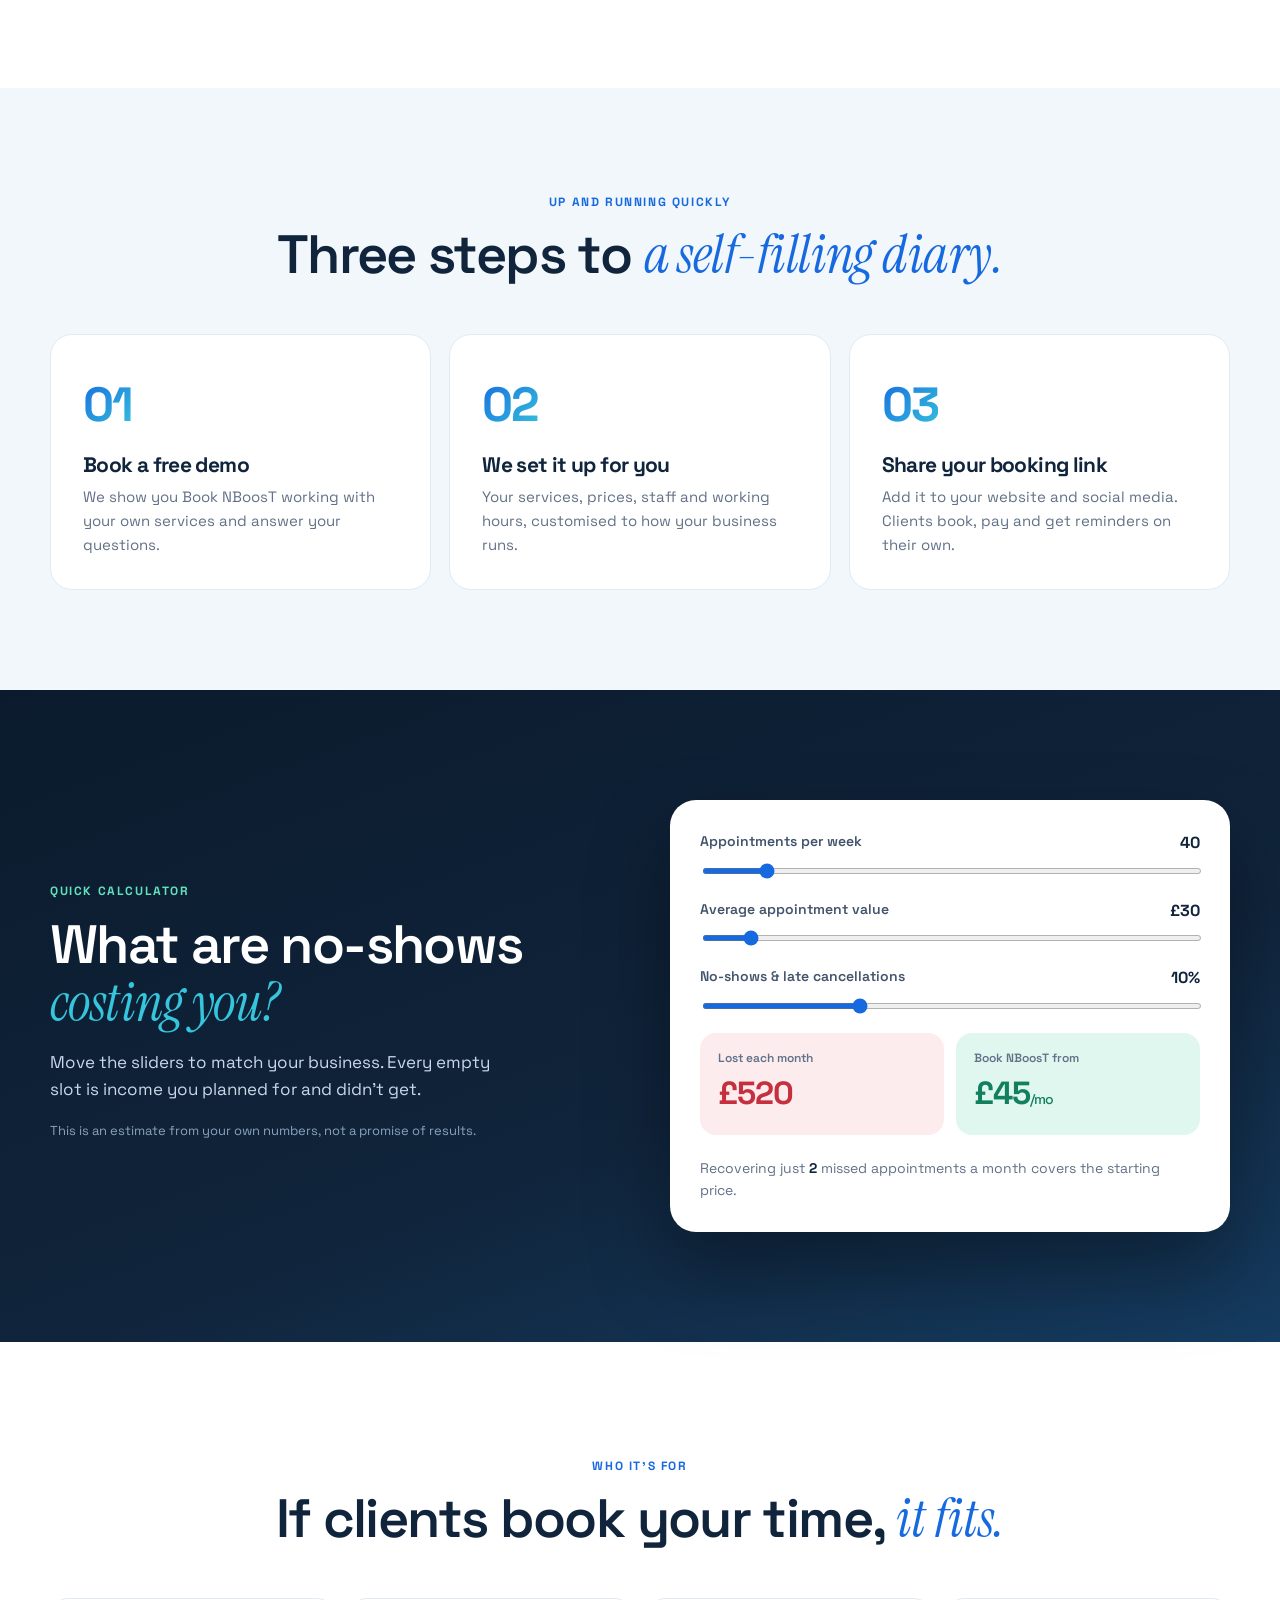
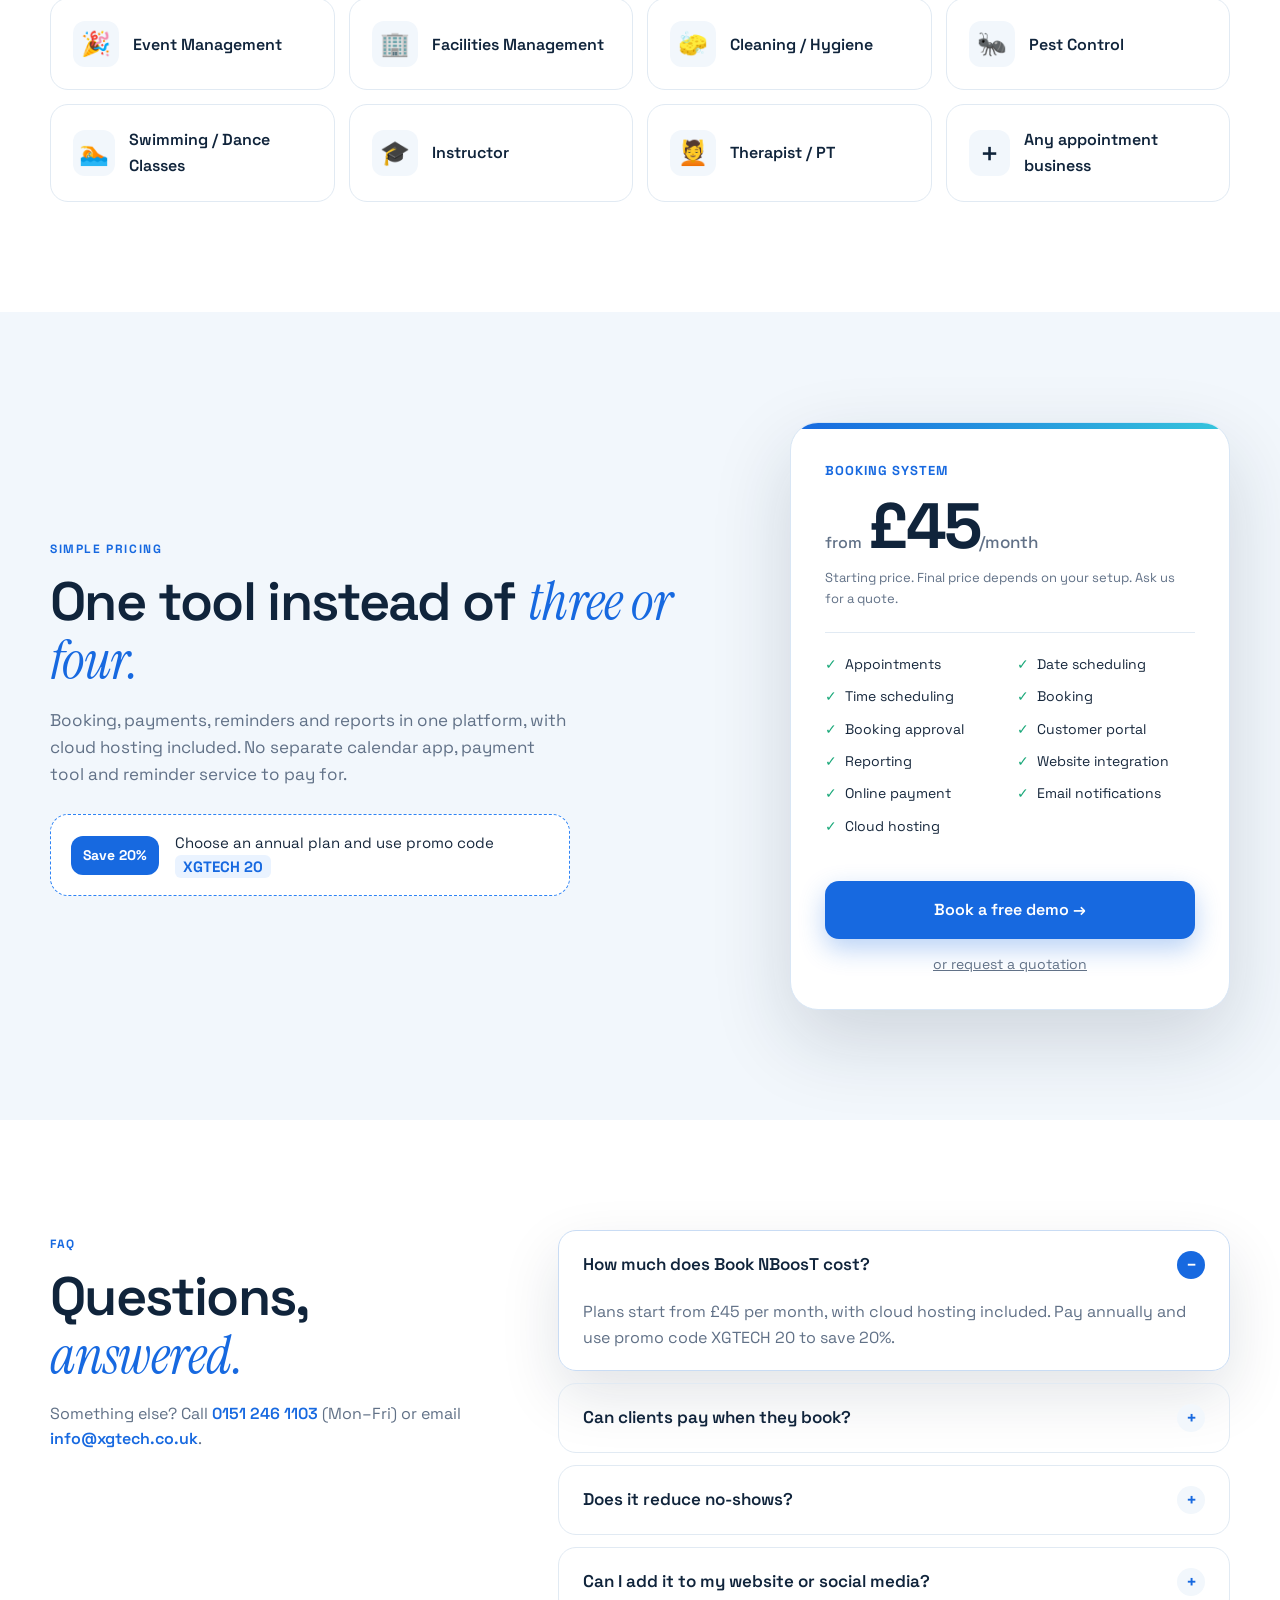
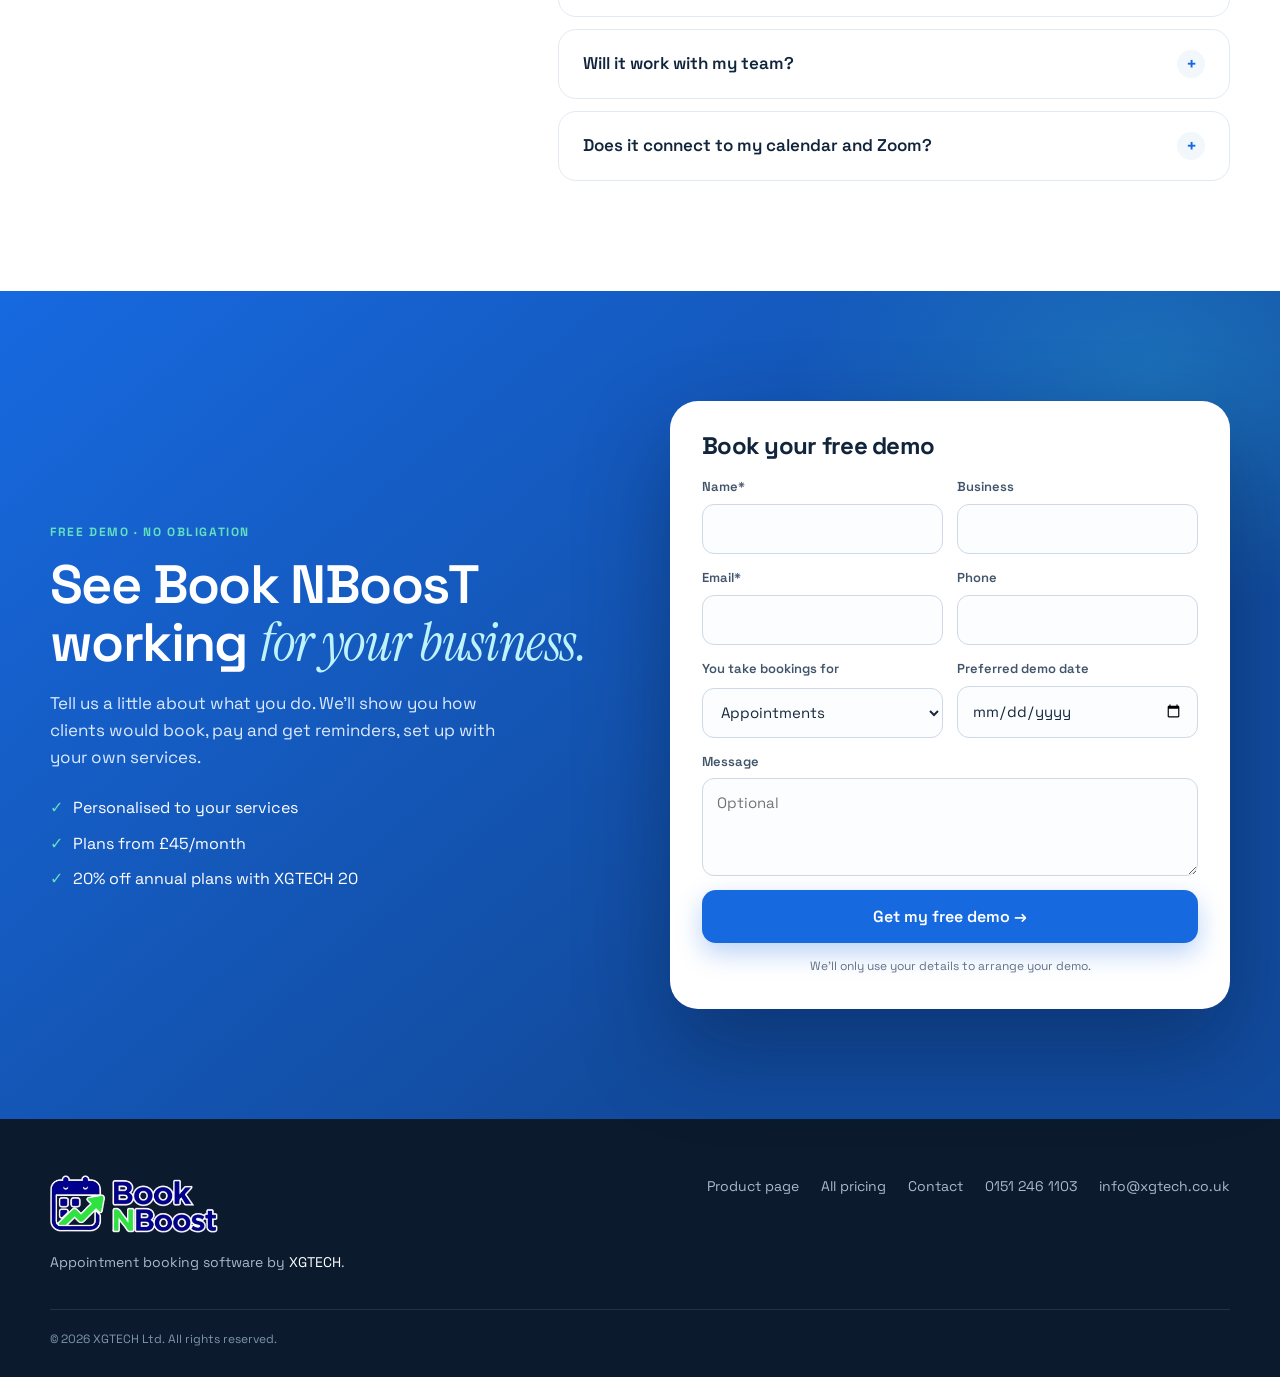
==== commit a8181355: "Use a swim school as the hero booking example Co-Authored-By: Claude Opus 5.5 <noreply@anthropic.com" ====
--- a/docs/book-nboost.html
+++ b/docs/book-nboost.html
@@ -51,16 +51,16 @@
       <div class="hero-visual" aria-hidden="true">
         <div class="phone">
           <div class="notch"></div>
-          <div class="ph-head"><small>Book with</small><b>Studio 9 Barbers</b></div>
+          <div class="ph-head"><small>Book with</small><b>Blue Lane Swim School</b></div>
           <div class="ph-step">1 · Service</div>
-          <div class="ph-svc on"><span>Skin Fade</span><span>45 min · £25</span></div>
-          <div class="ph-svc"><span>Beard Trim</span><span>20 min · £12</span></div>
+          <div class="ph-svc on"><span>Private Swim Lesson</span><span>45 min · £25</span></div>
+          <div class="ph-svc"><span>Kids Group Class</span><span>30 min · £12</span></div>
           <div class="ph-step">2 · Time</div>
           <div class="ph-slots"><i>10:00</i><i class="x">10:45</i><i class="on">11:30</i><i>12:15</i><i class="x">13:00</i><i>13:45</i></div>
           <div class="ph-pay"><span>Deposit today</span><b>£10.00</b></div>
           <div class="ph-btn">Pay & confirm</div>
         </div>
-        <div class="float f1"><span class="ic ic-green">✓</span><div><b>Booking confirmed</b><small>Skin Fade · Thu 11:30</small></div></div>
+        <div class="float f1"><span class="ic ic-green">✓</span><div><b>Booking confirmed</b><small>Swim Lesson · Thu 11:30</small></div></div>
         <div class="float f2"><span class="ic ic-blue">✉</span><div><b>Email reminder sent</b><small>24 hours before</small></div></div>
         <div class="float f3"><span class="ic ic-cyan">▦</span><div><b>QR payment received</b><small>£15.00 · balance paid</small></div></div>
       </div>
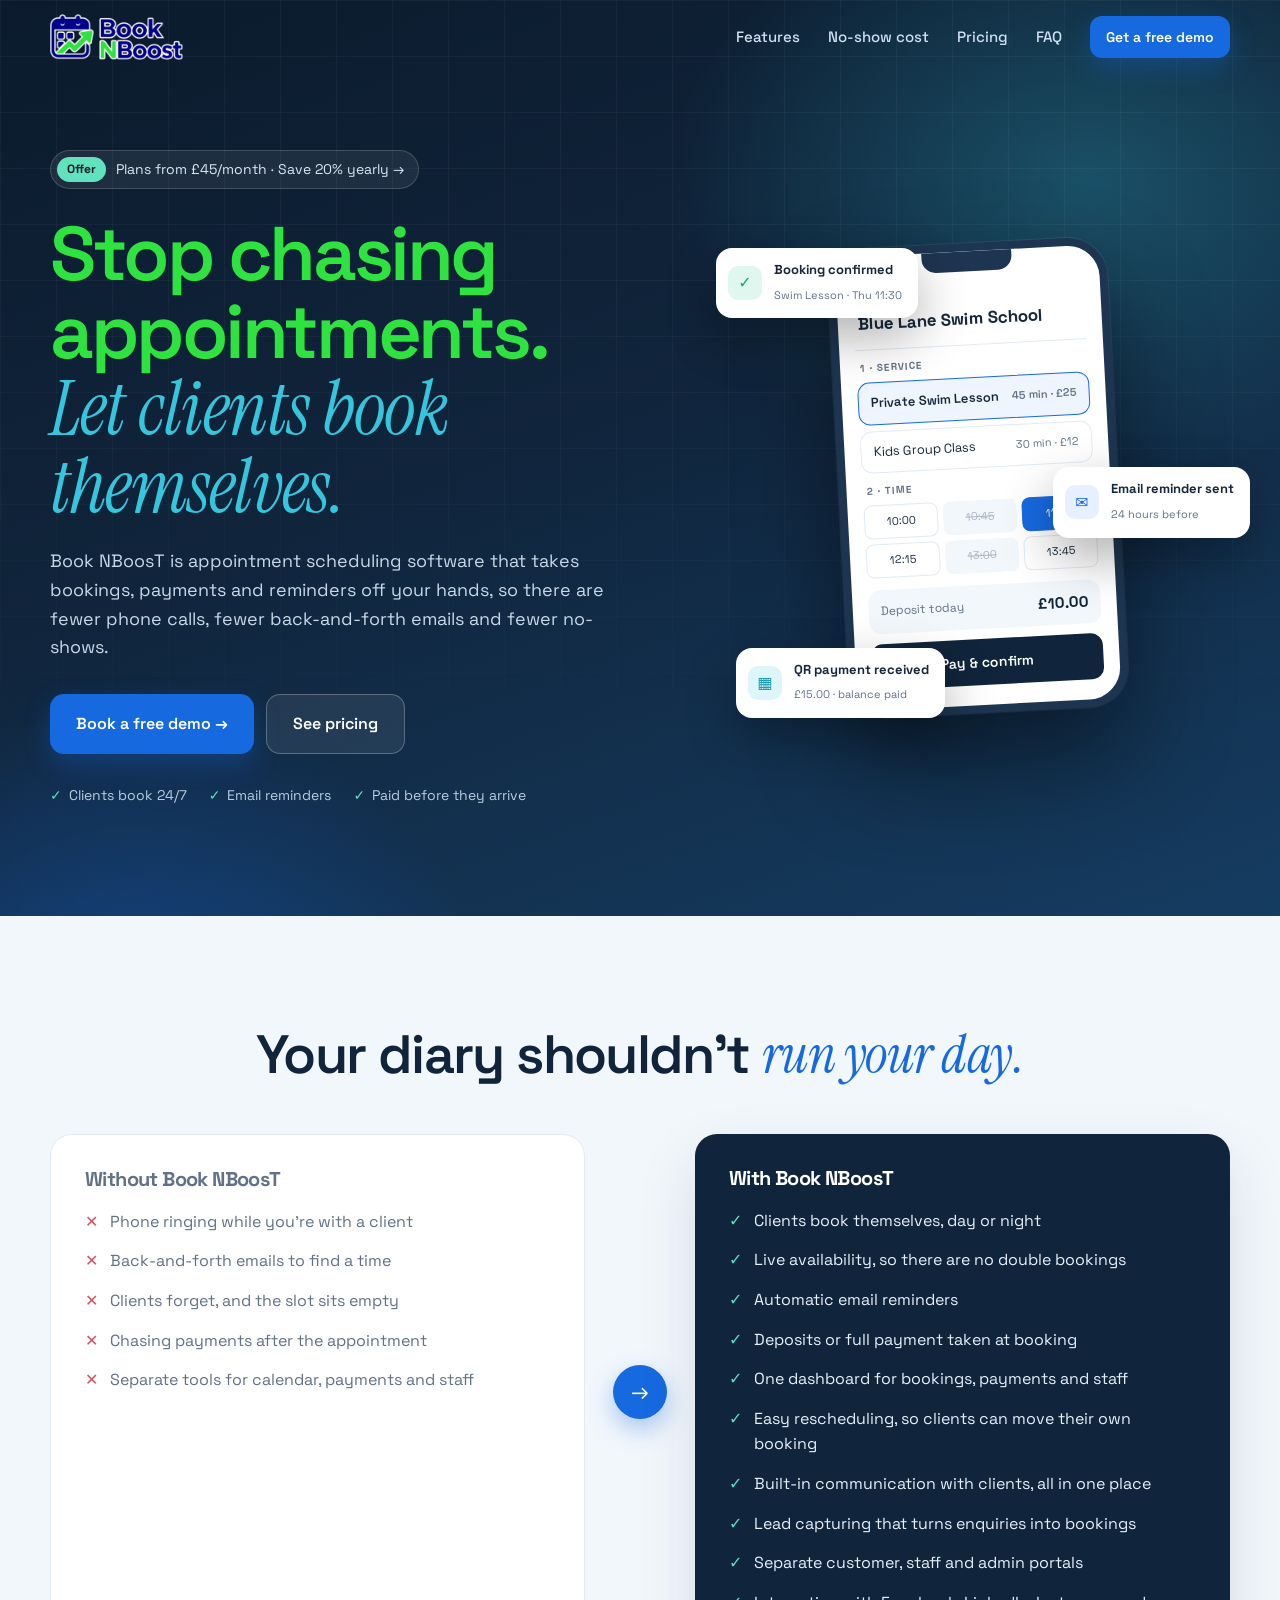
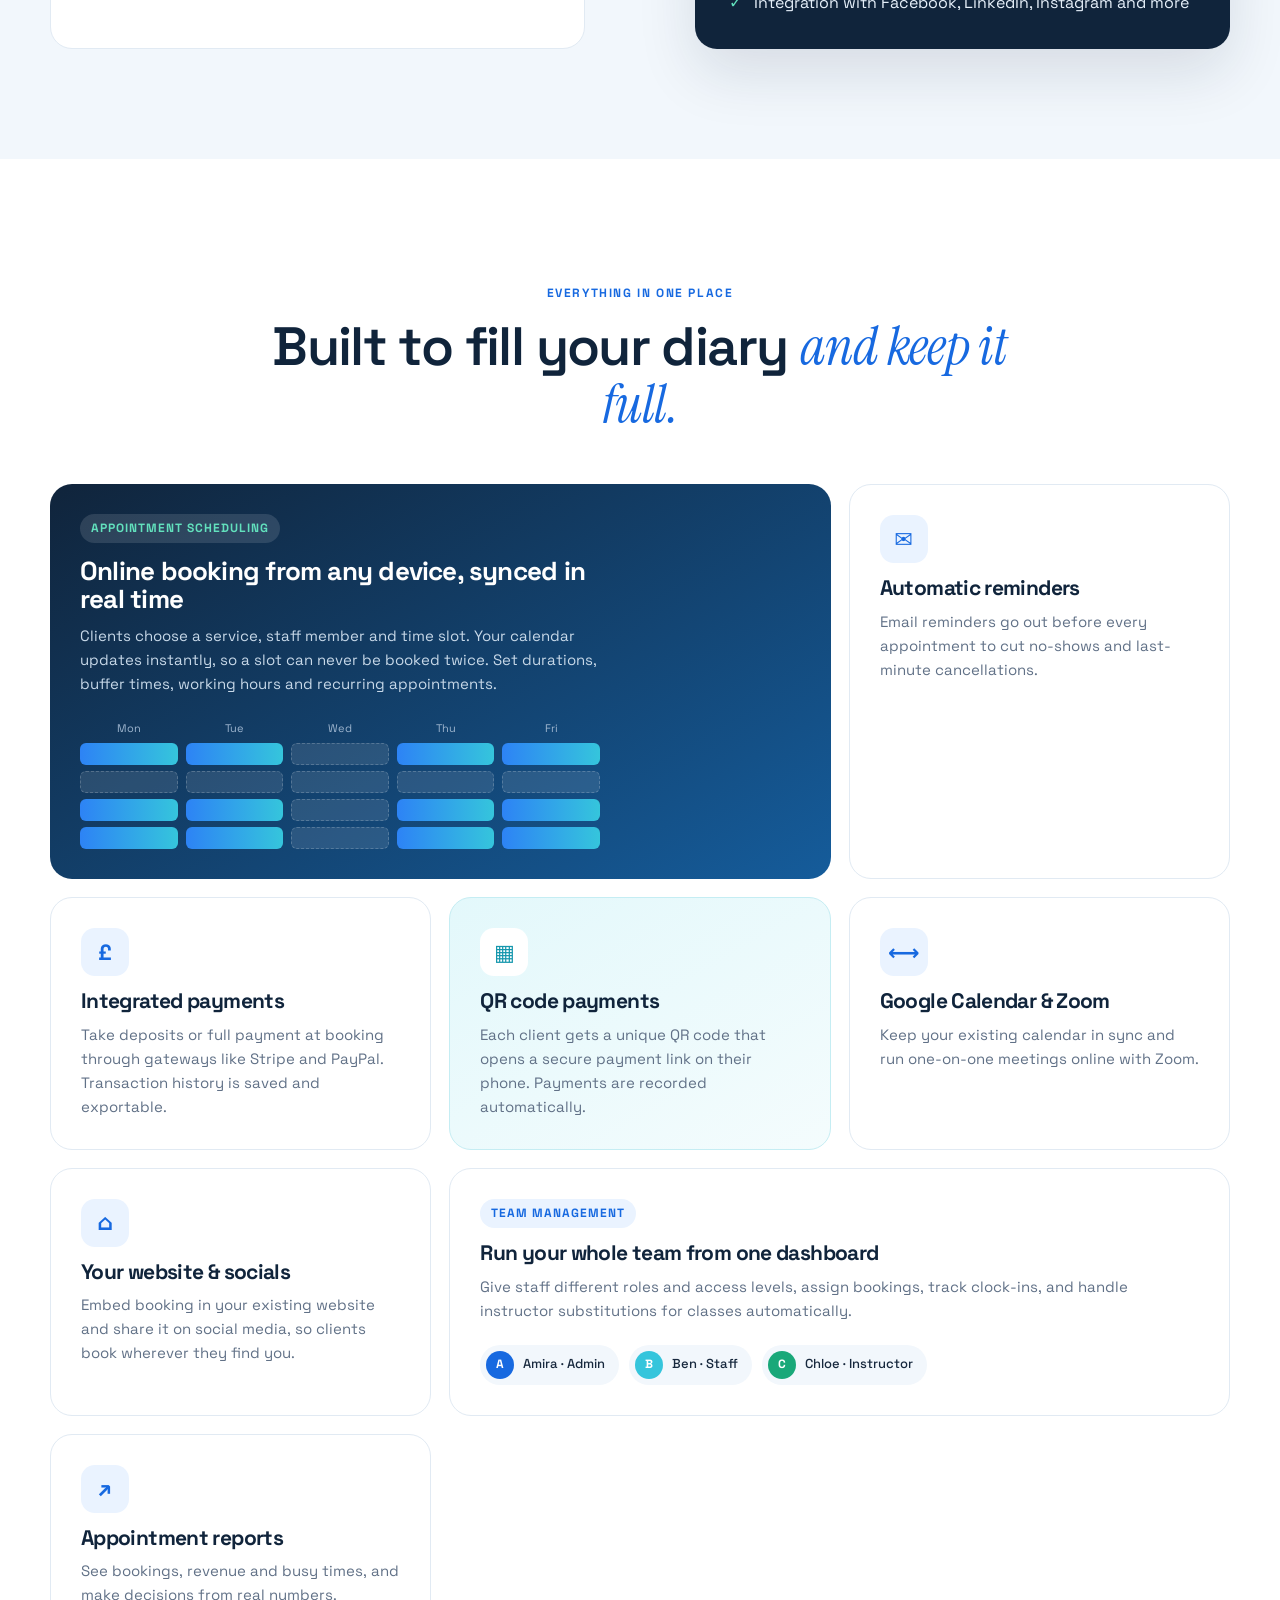
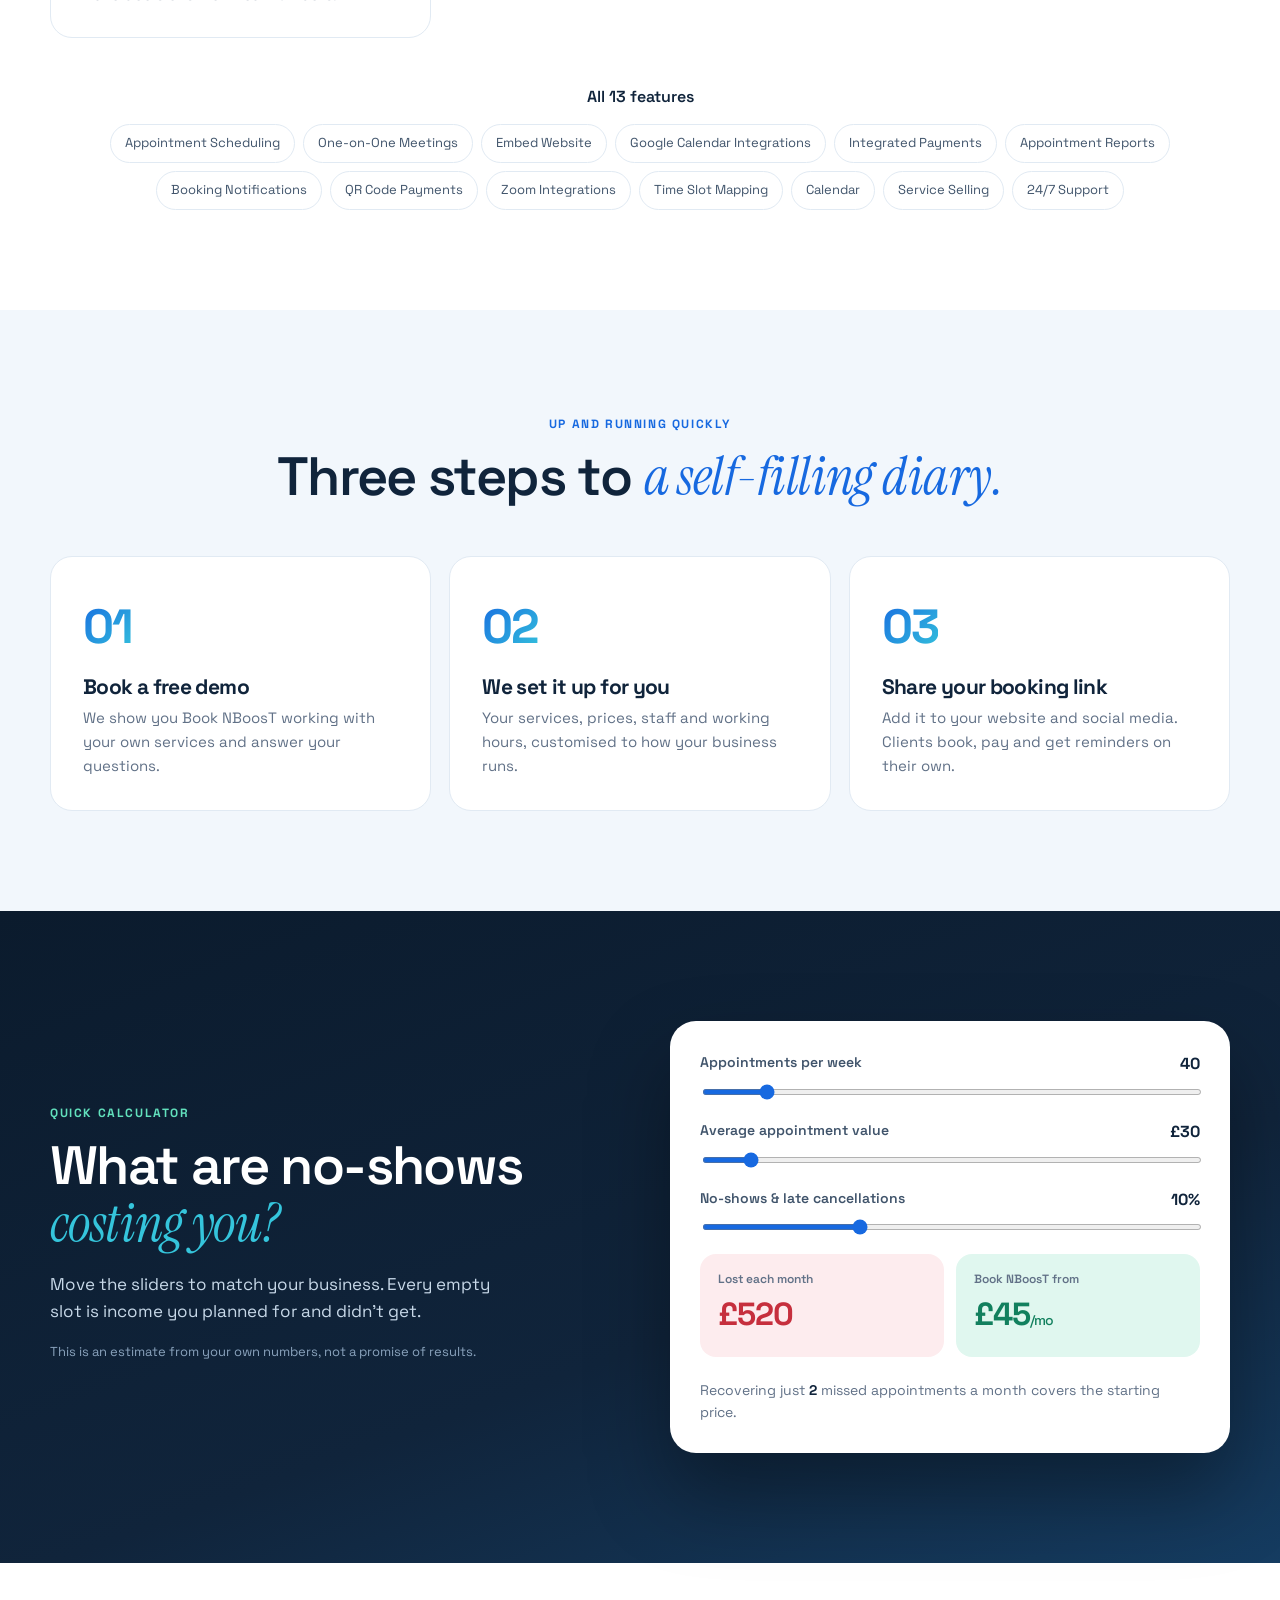
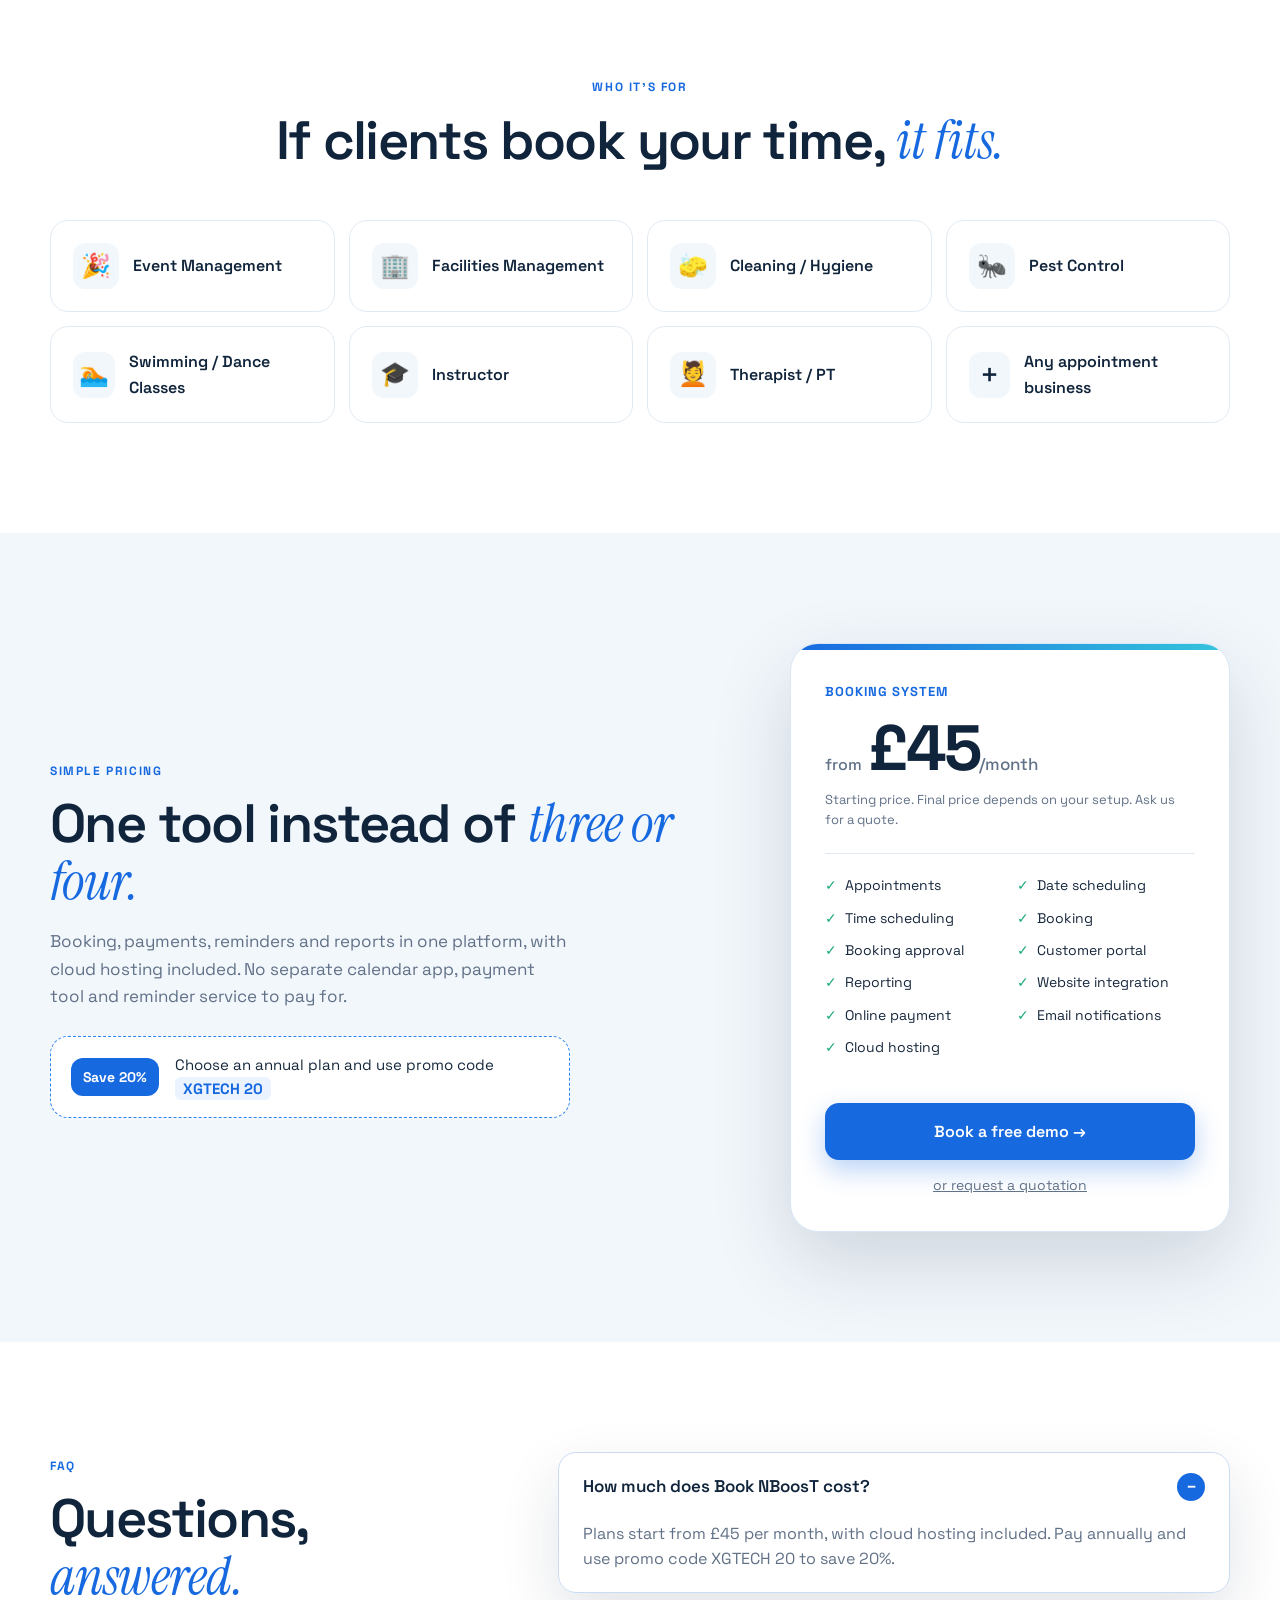
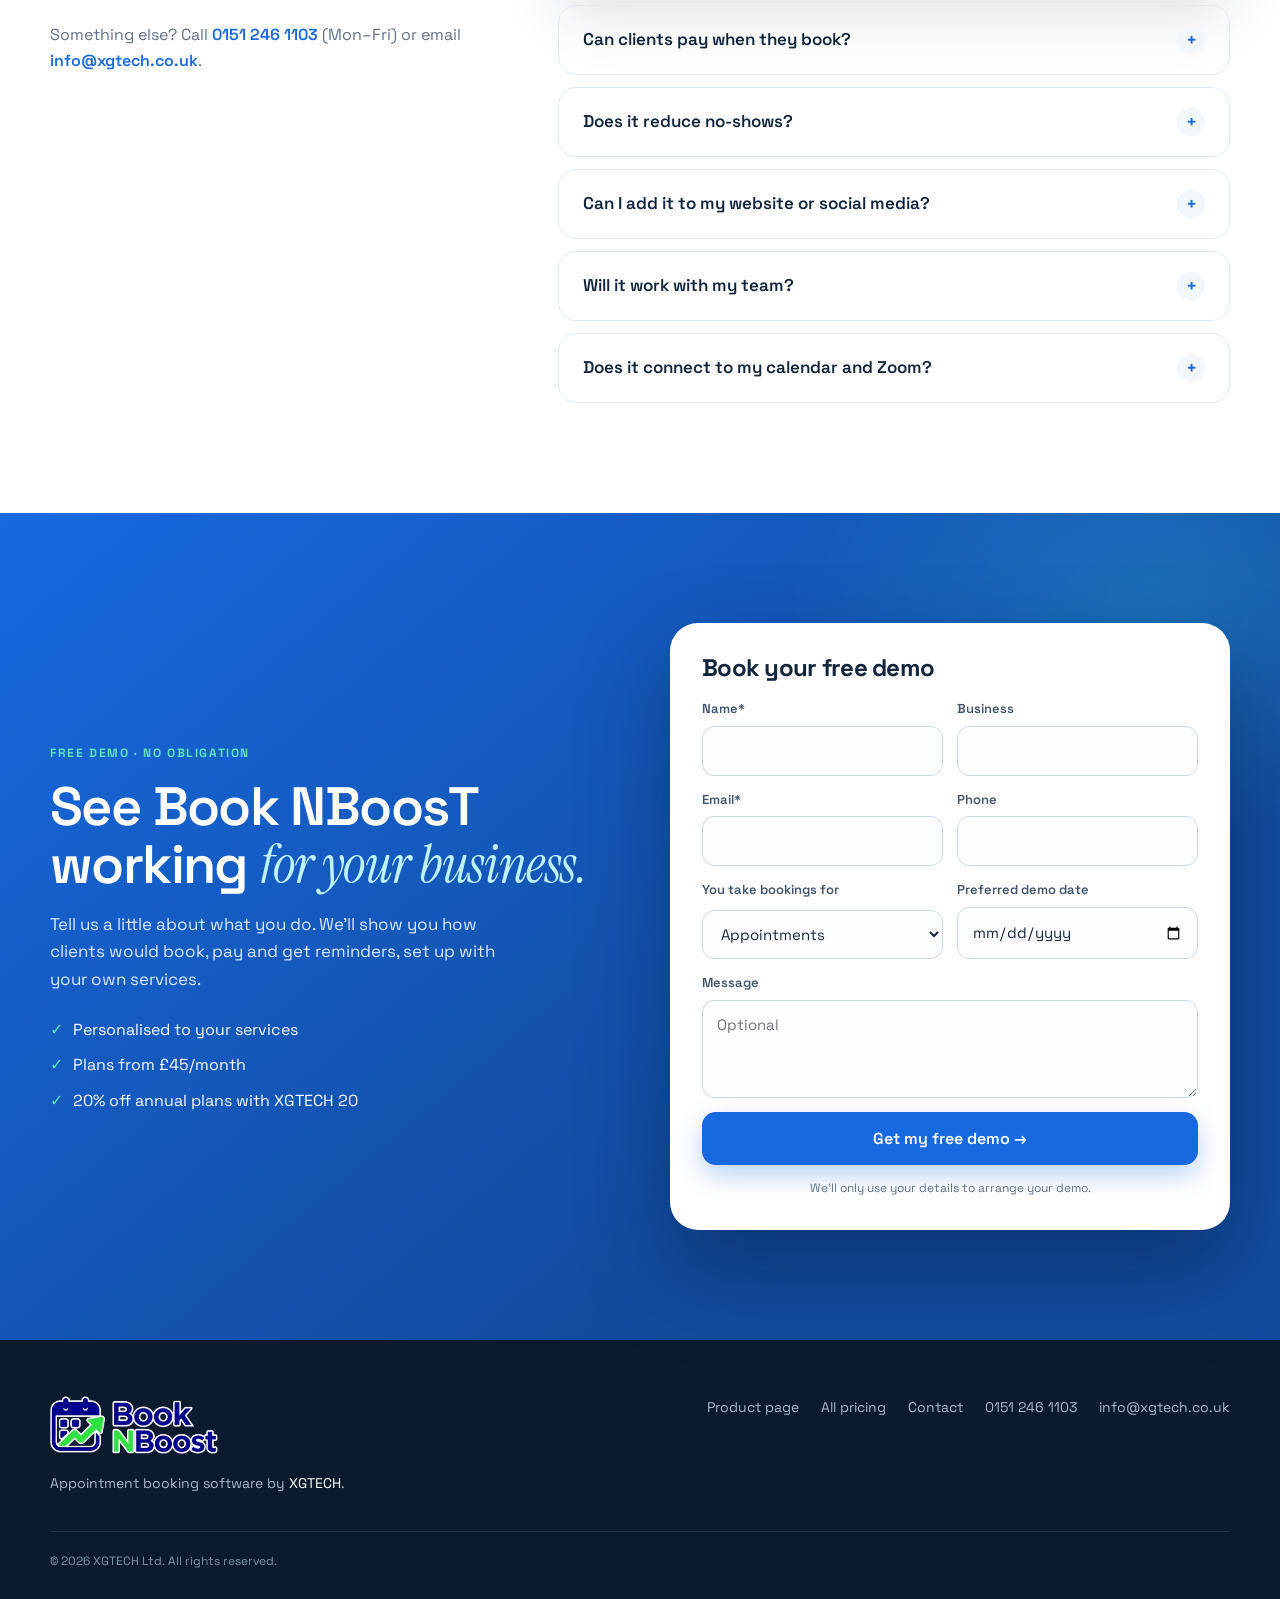
==== commit 314328b9: "Add five more benefits to the With Book NBoosT list Co-Authored-By: Claude Opus 5.5 <noreply@anthrop" ====
--- a/docs/book-nboost.html
+++ b/docs/book-nboost.html
@@ -91,6 +91,11 @@
             <li>Automatic email reminders</li>
             <li>Deposits or full payment taken at booking</li>
             <li>One dashboard for bookings, payments and staff</li>
+            <li>Easy rescheduling, so clients can move their own booking</li>
+            <li>Built-in communication with clients, all in one place</li>
+            <li>Lead capturing that turns enquiries into bookings</li>
+            <li>Separate customer, staff and admin portals</li>
+            <li>Integration with Facebook, LinkedIn, Instagram and more</li>
           </ul>
         </div>
       </div>
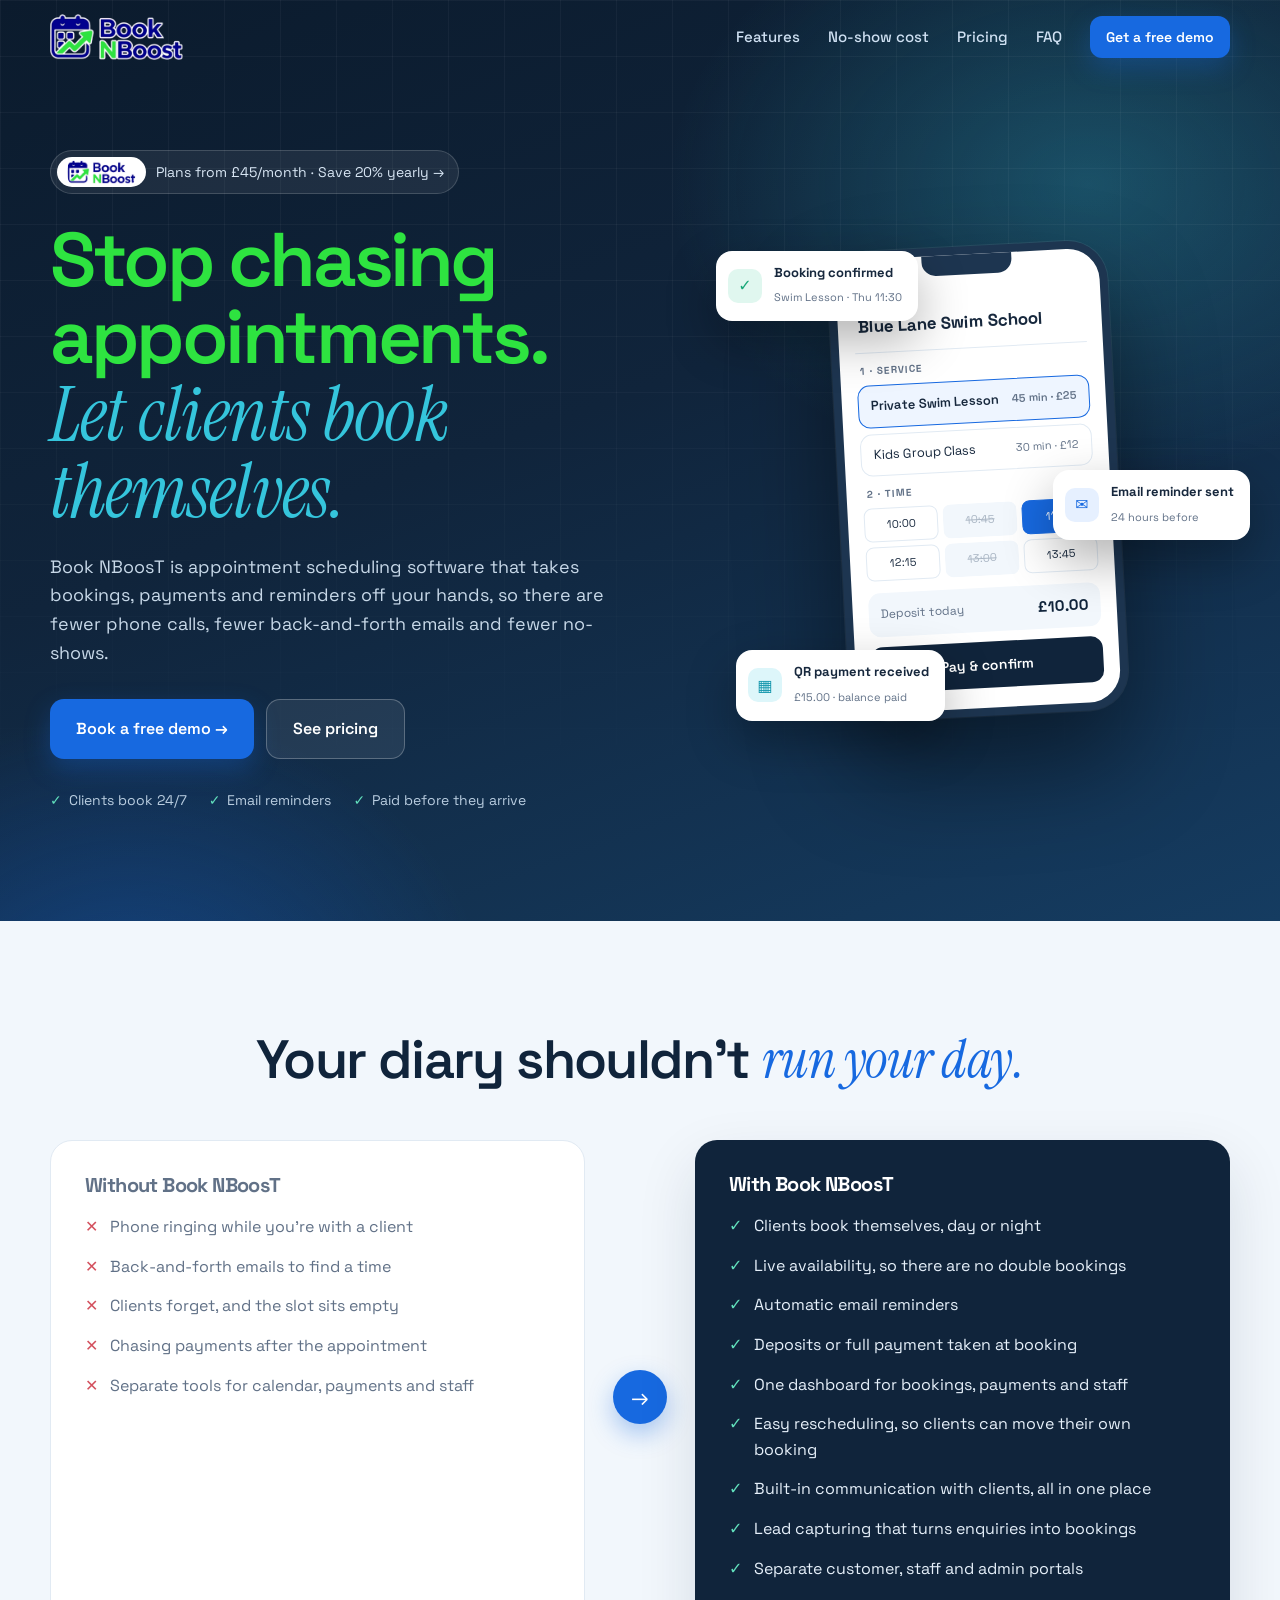
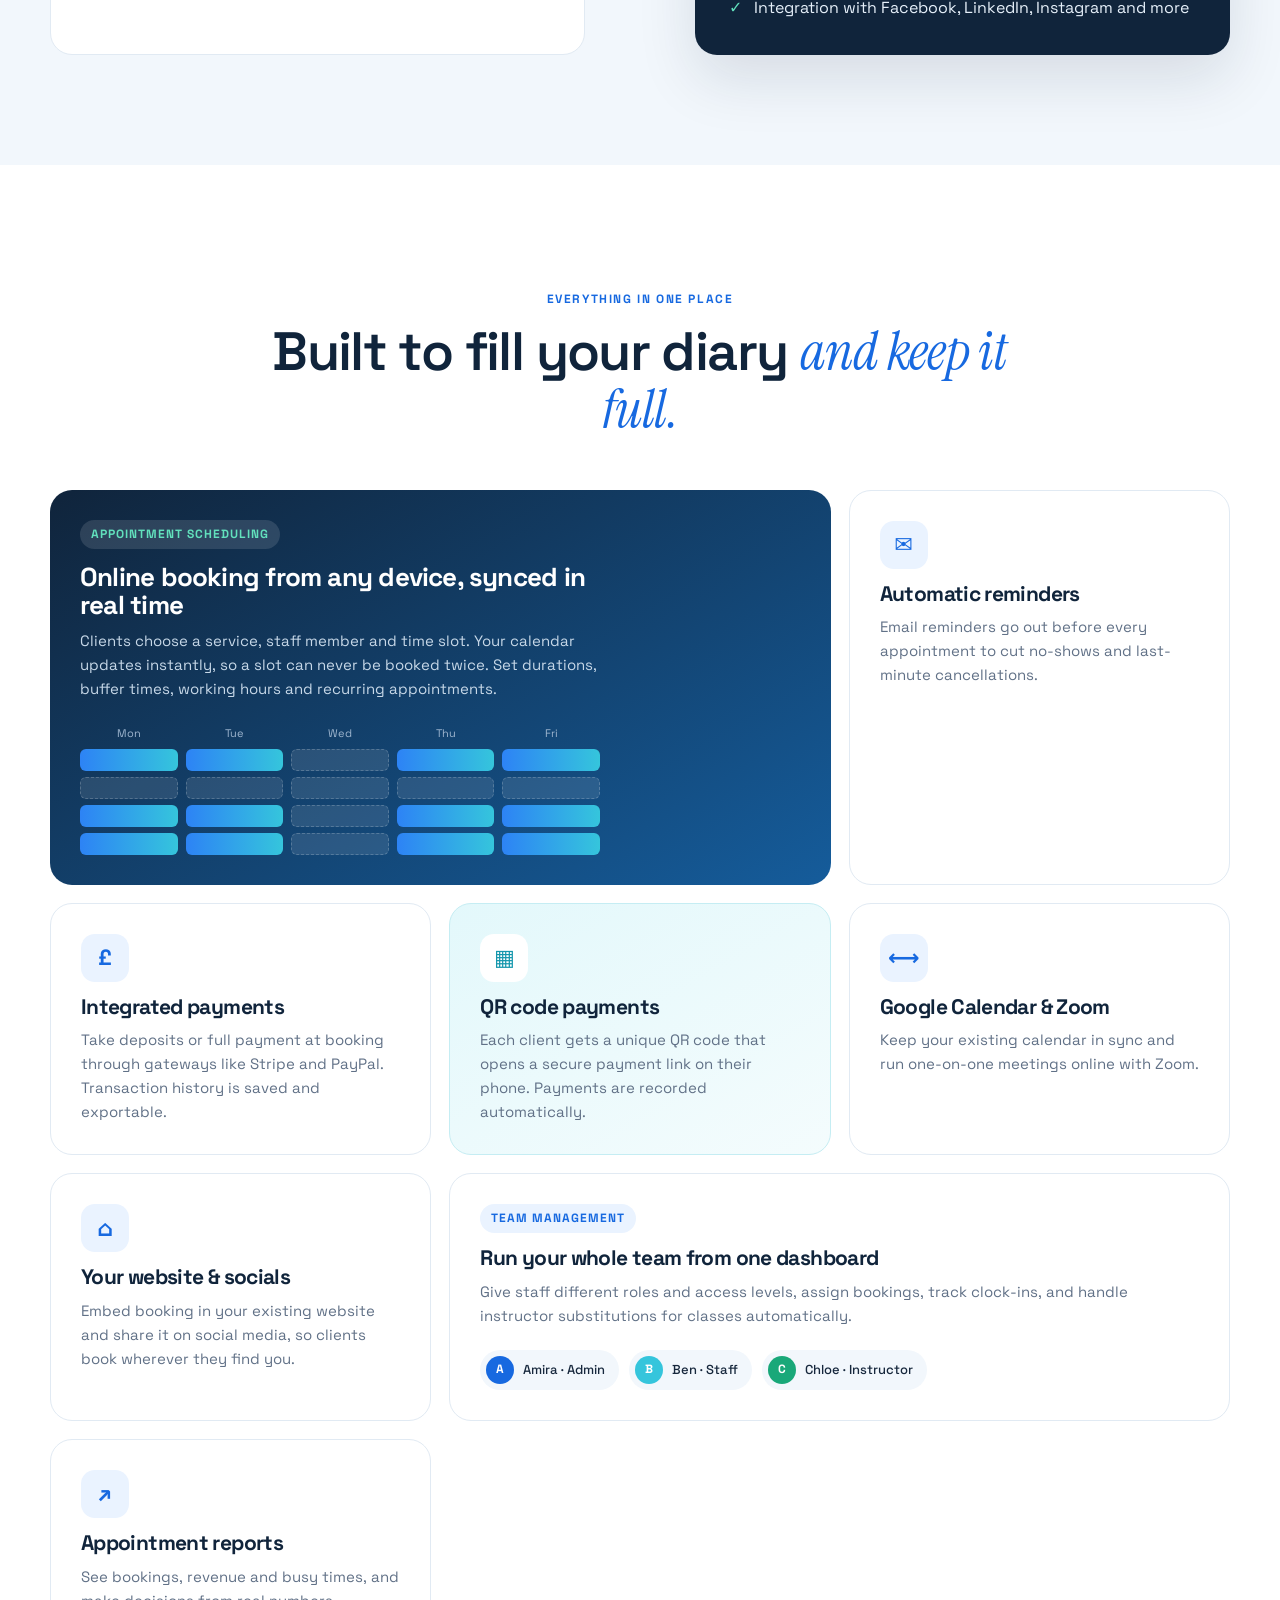
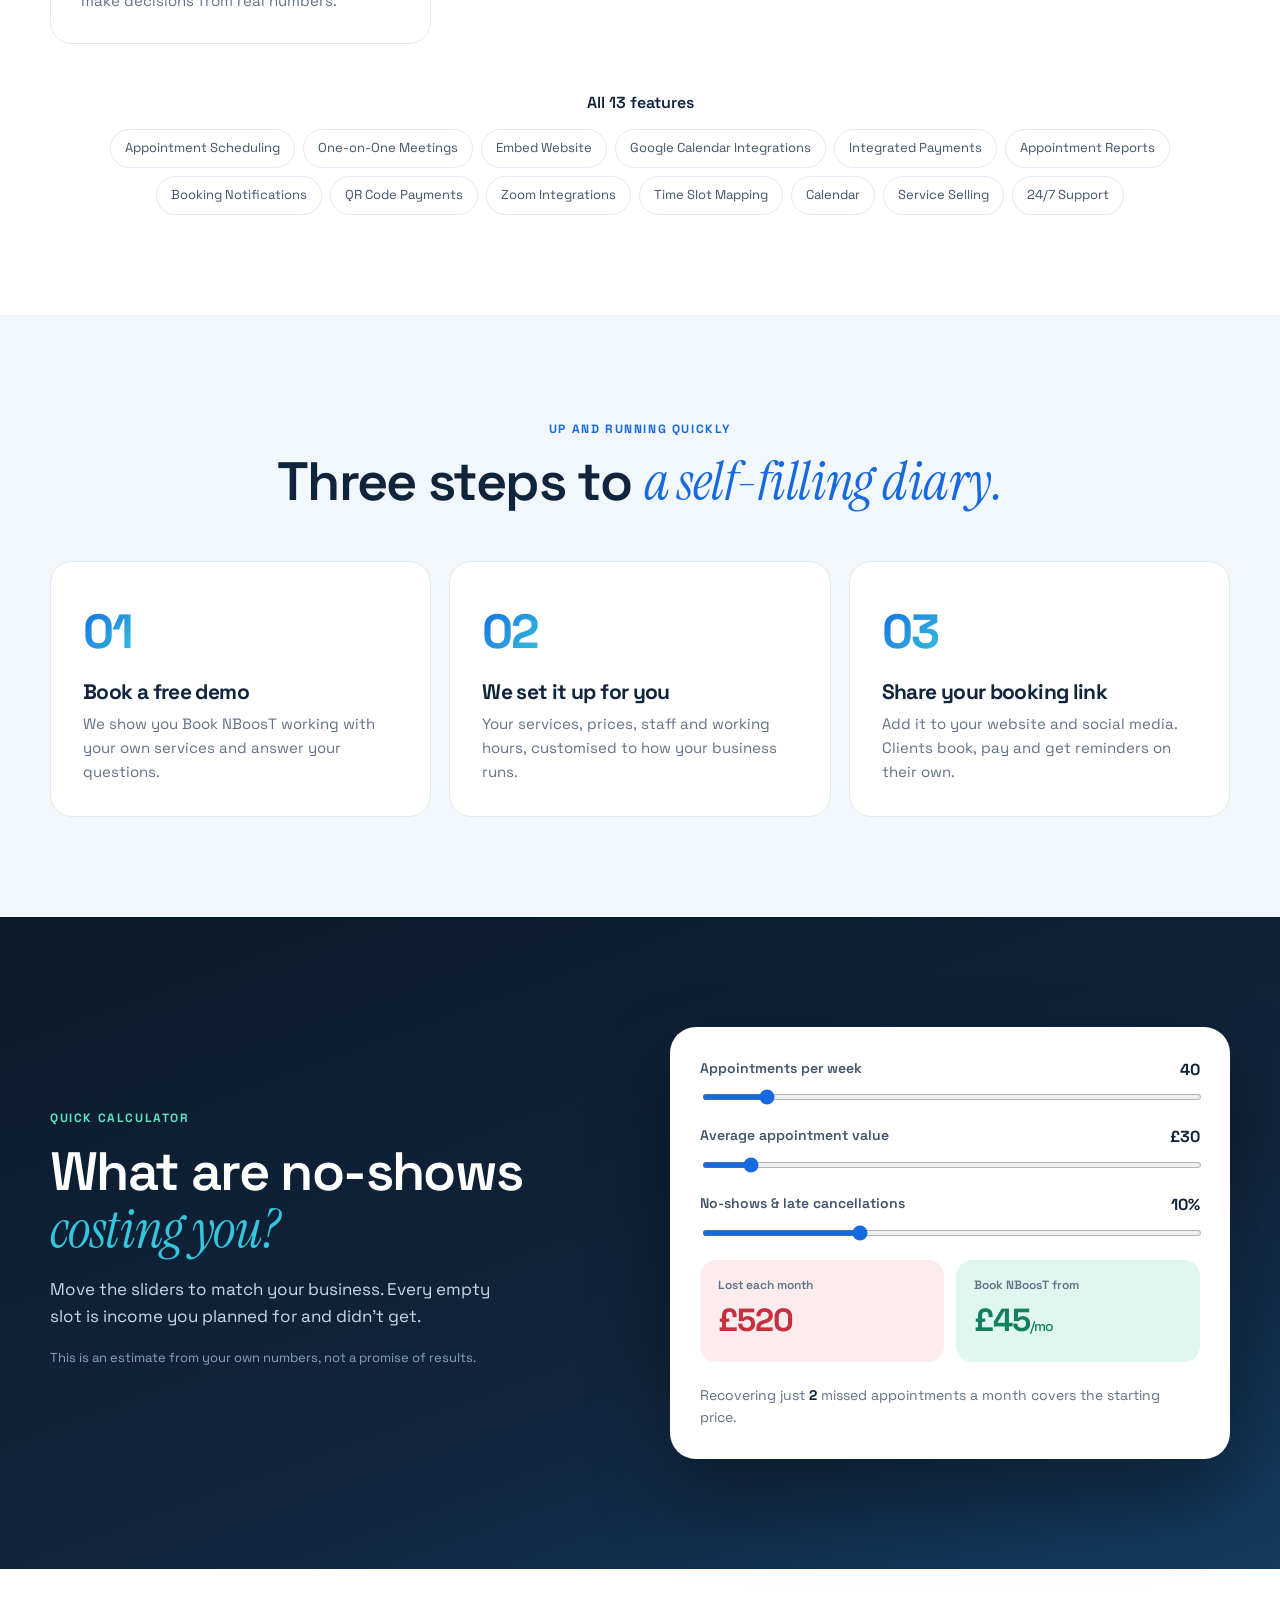
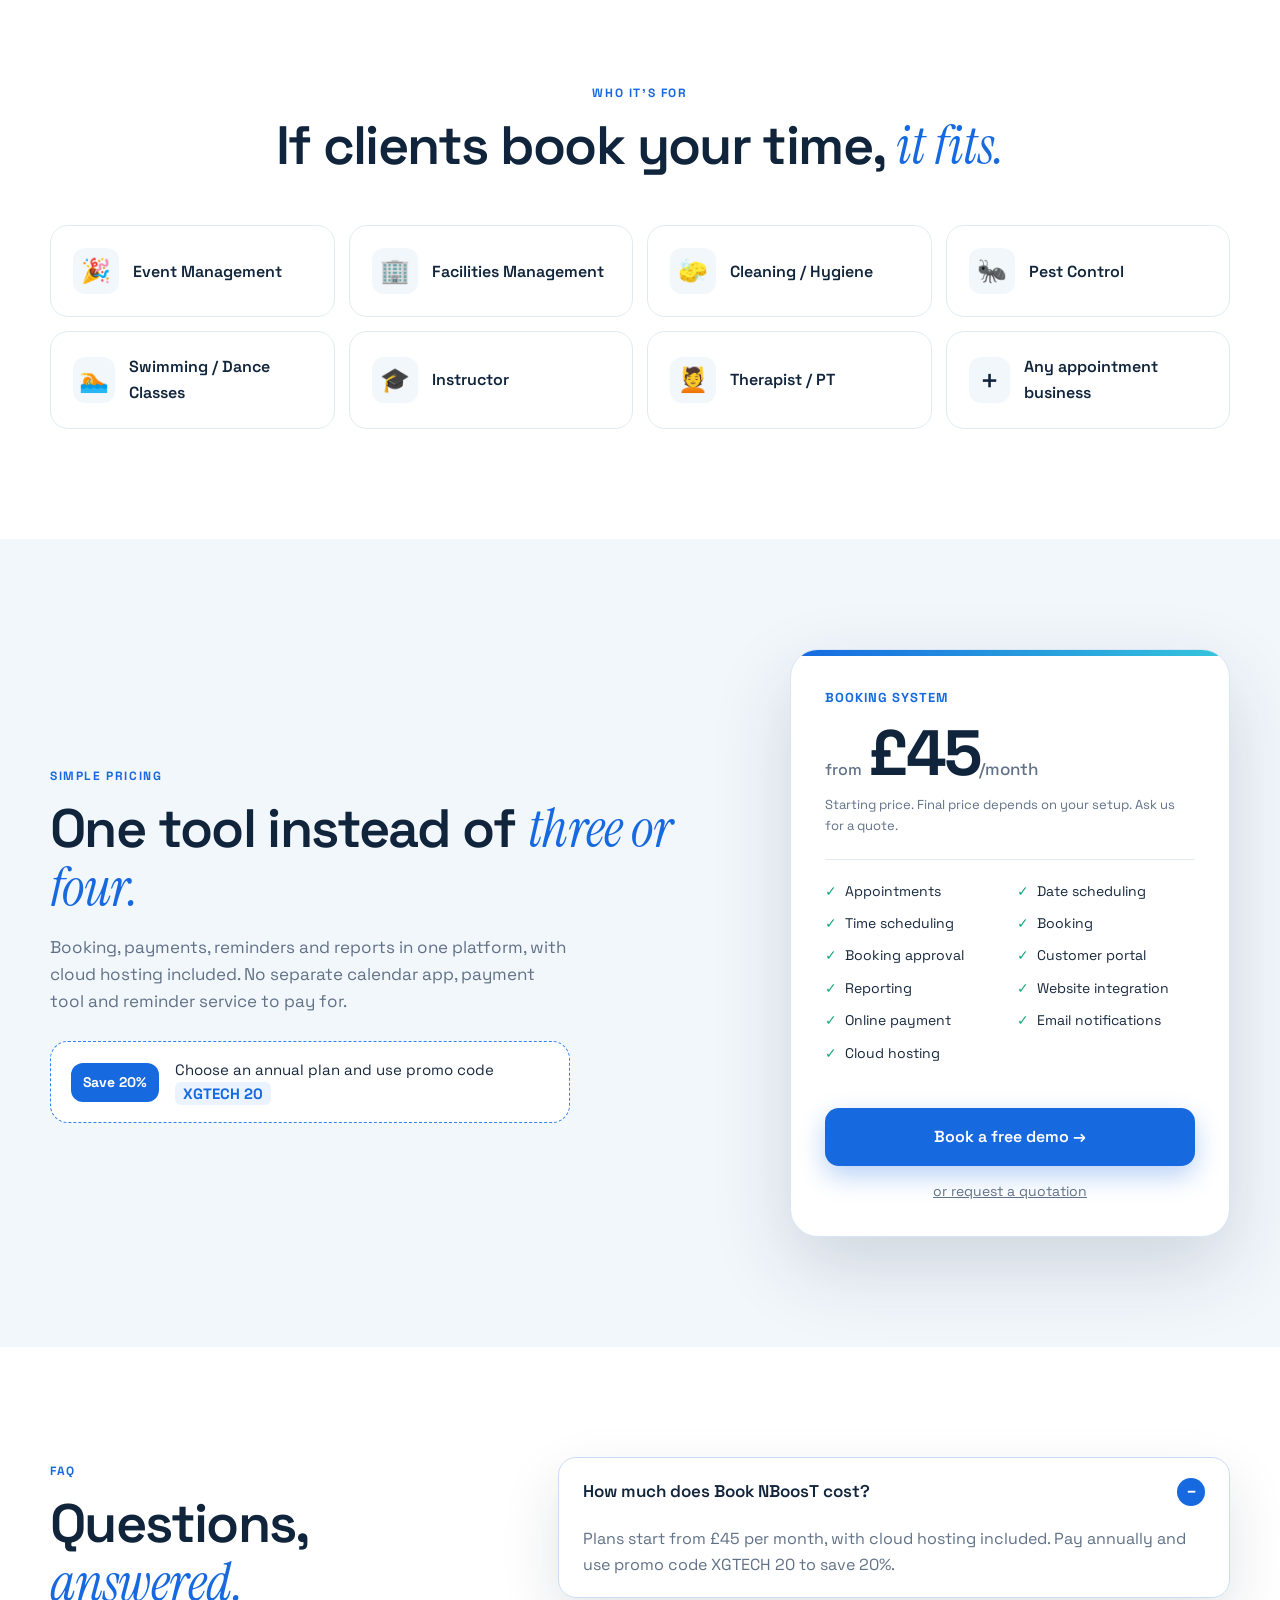
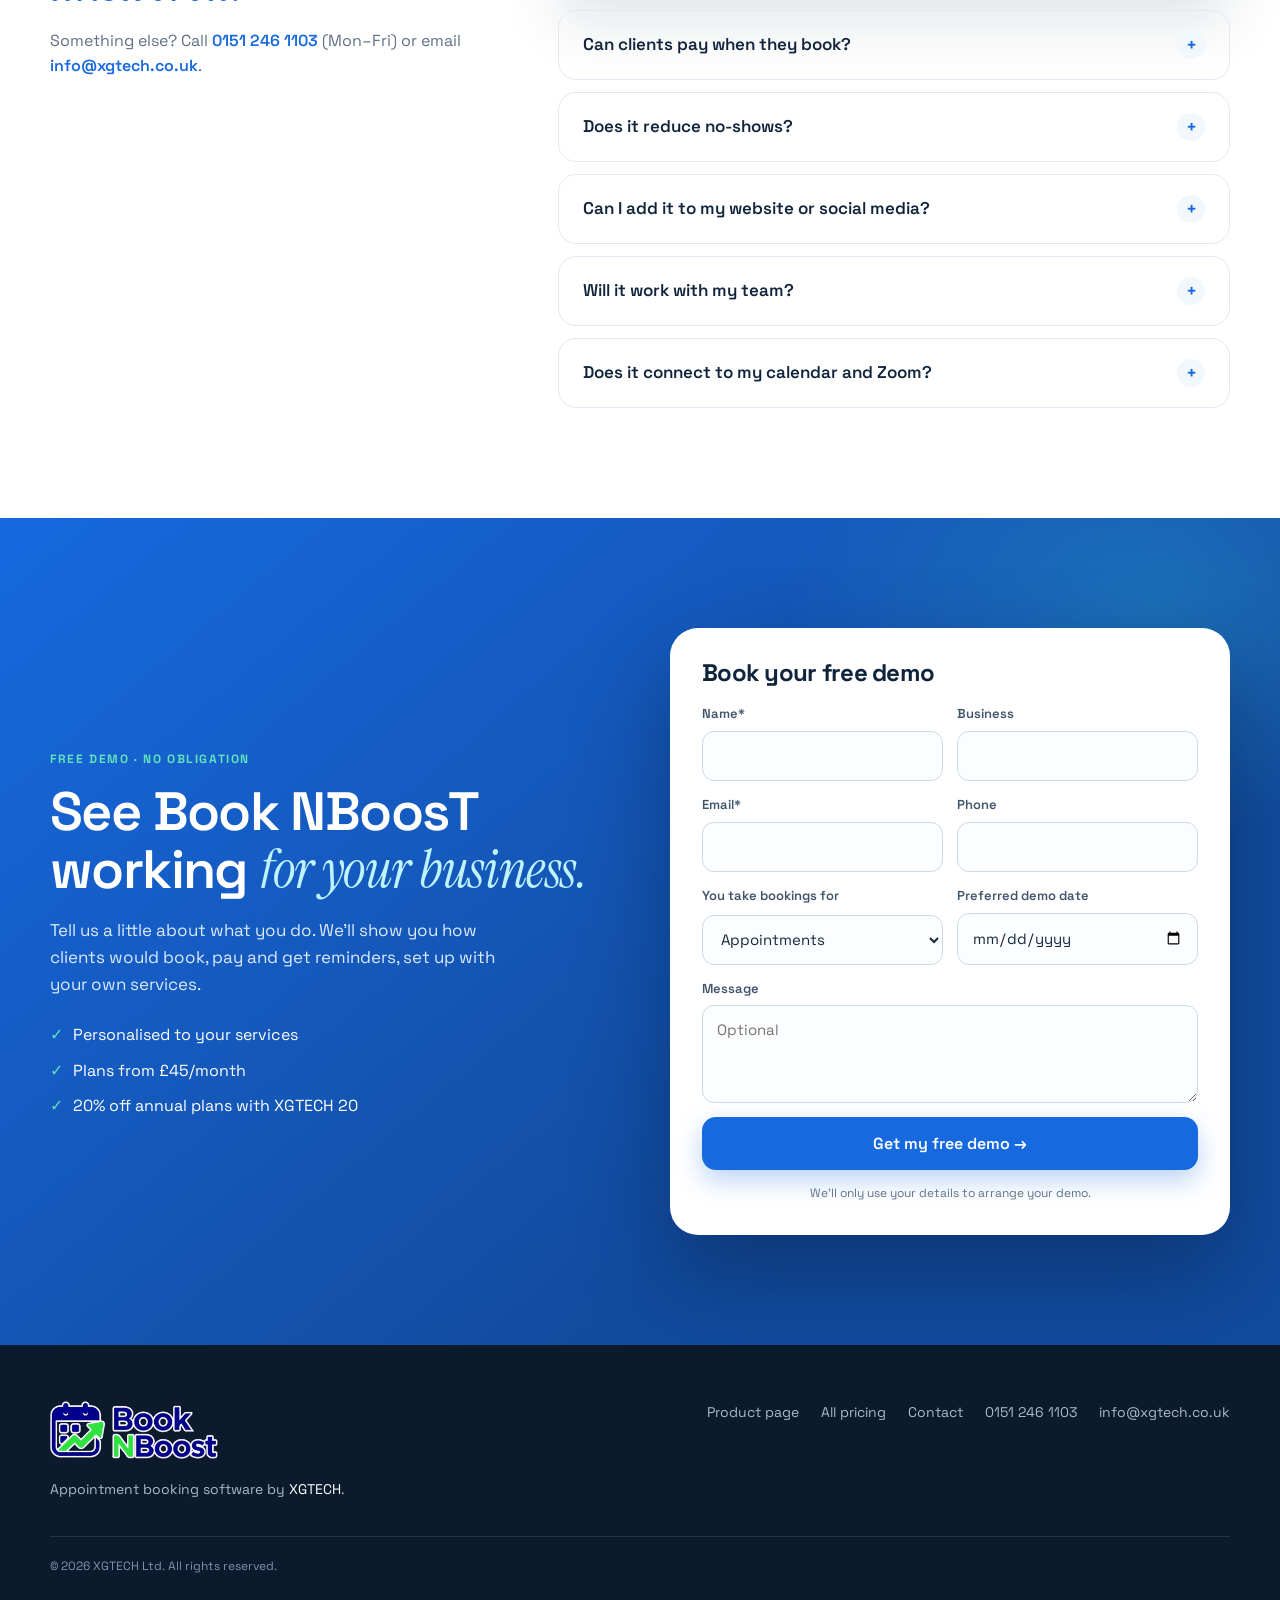
==== commit 4520944d: "Show the Book NBoost logo in the hero offer chip Co-Authored-By: Claude Opus 5.5 <noreply@anthropic." ====
--- a/docs/book-nboost.html
+++ b/docs/book-nboost.html
@@ -10,7 +10,7 @@
   <link rel="preconnect" href="https://fonts.googleapis.com">
   <link rel="preconnect" href="https://fonts.gstatic.com" crossorigin>
   <link href="https://fonts.googleapis.com/css2?family=Instrument+Serif:ital@0;1&family=Space+Grotesk:wght@400;500;600;700&display=swap" rel="stylesheet">
-  <link rel="stylesheet" href="assets/css/nboost.css?v=1795680571">
+  <link rel="stylesheet" href="assets/css/nboost.css?v=1795689286">
   <link rel="icon" type="image/png" href="assets/img/book-nboost-icon.png">
   <meta property="og:image" content="https://shorifa1234.github.io/booking-system-xgtech/assets/img/book-nboost-logo.png">
 </head>
@@ -24,7 +24,7 @@
       <a href="#cost">No-show cost</a>
       <a href="#pricing">Pricing</a>
       <a href="#faq">FAQ</a>
-      <a href="#contact" class="btn btn-sm">Get a free demo</a>
+      <a href="https://www.xgtech.co.uk/booking.html" class="btn btn-sm">Get a free demo</a>
     </nav>
     <button class="burger" id="burger" aria-label="Open menu" aria-expanded="false"><span></span><span></span></button>
   </div>
@@ -36,7 +36,7 @@
   <section class="hero">
     <div class="wrap hero-in">
       <div class="hero-copy">
-        <a class="price-chip" href="#pricing"><span>Offer</span> Plans from £45/month · Save 20% yearly →</a>
+        <a class="price-chip" href="#pricing"><img class="chip-logo" src="assets/img/book-nboost-logo.png" alt="Book NBoost" width="324" height="112"> Plans from £45/month · Save 20% yearly →</a>
         <h1><span class="grad">Stop chasing appointments.</span> <em>Let clients book themselves.</em></h1>
         <p class="sub">Book NBoosT is appointment scheduling software that takes bookings, payments and reminders off your hands, so there are fewer phone calls, fewer back-and-forth emails and fewer no-shows.</p>
         <div class="hero-btns">
--- a/docs/assets/css/nboost.css
+++ b/docs/assets/css/nboost.css
@@ -56,7 +56,7 @@
 .hero-in{position:relative;display:grid;grid-template-columns:1.1fr .9fr;gap:60px;align-items:center}
 .price-chip{display:inline-flex;align-items:center;gap:10px;padding:6px 14px 6px 6px;border-radius:999px;background:rgba(255,255,255,.07);border:1px solid rgba(255,255,255,.16);font-size:14px;color:#d8e6f4;transition:background .2s}
 .price-chip:hover{background:rgba(255,255,255,.13)}
-.price-chip span{background:var(--mint);color:var(--deep);font-weight:700;font-size:12px;padding:3px 10px;border-radius:999px}
+.price-chip .chip-logo{display:block;height:30px;width:auto;background:#fff;padding:3px 10px;border-radius:999px}
 h1{font-size:clamp(42px,6vw,76px);font-weight:600;letter-spacing:-.045em;line-height:1.02;margin:26px 0 22px}
 h1 em{color:var(--cyan);display:block}
 h1 .grad{color:#2ee340}
